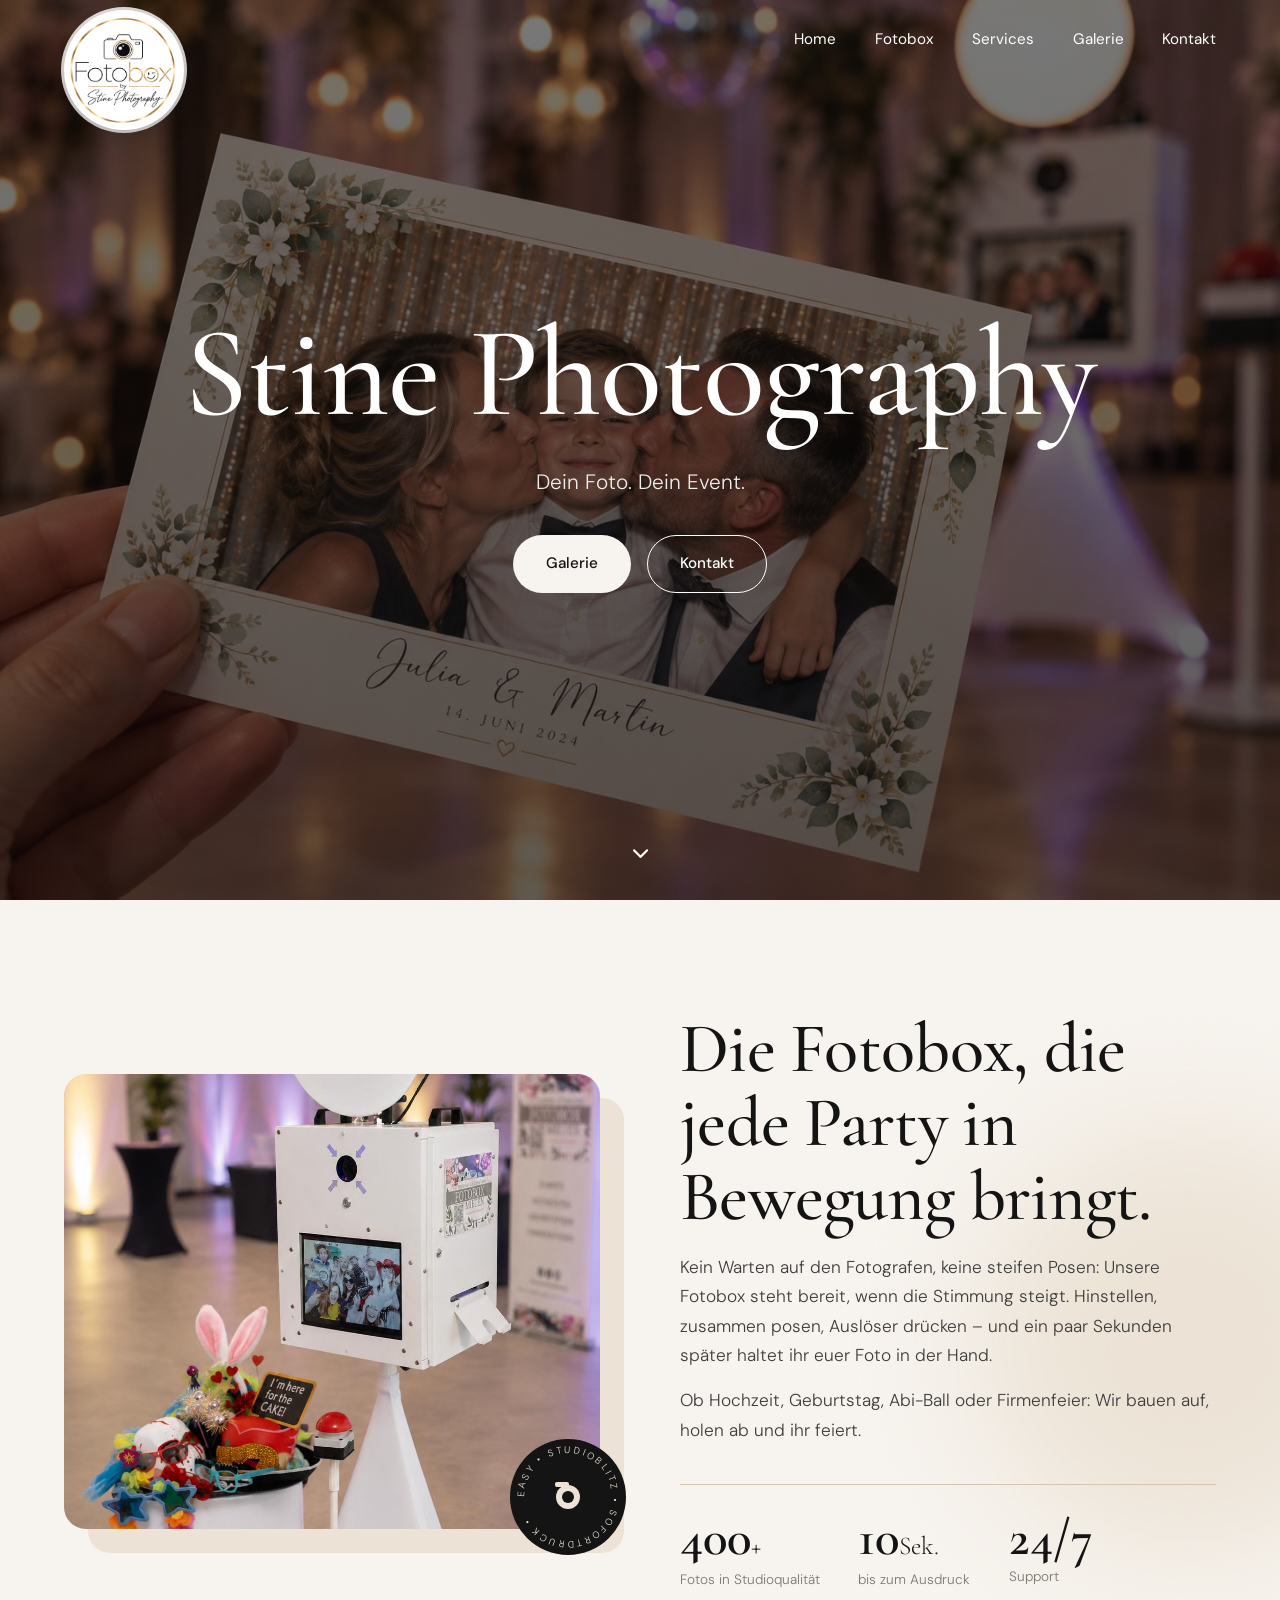
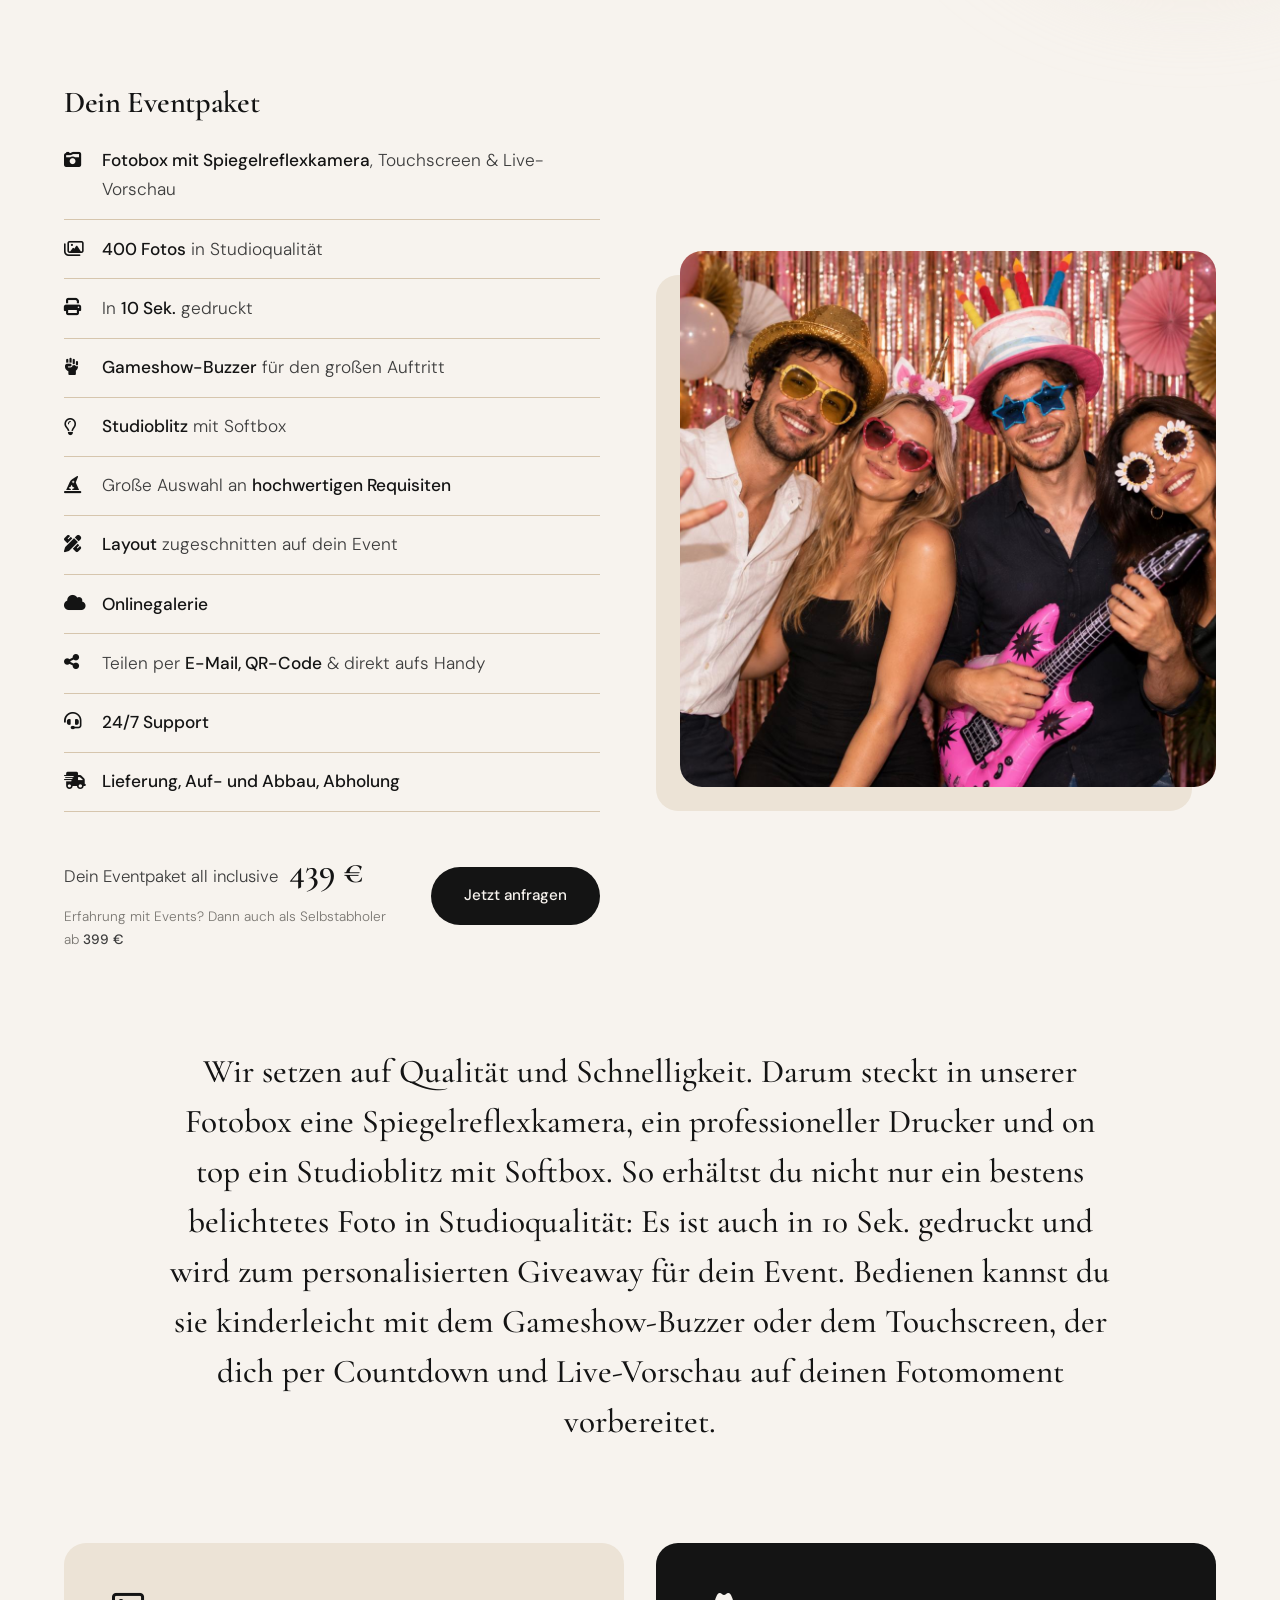
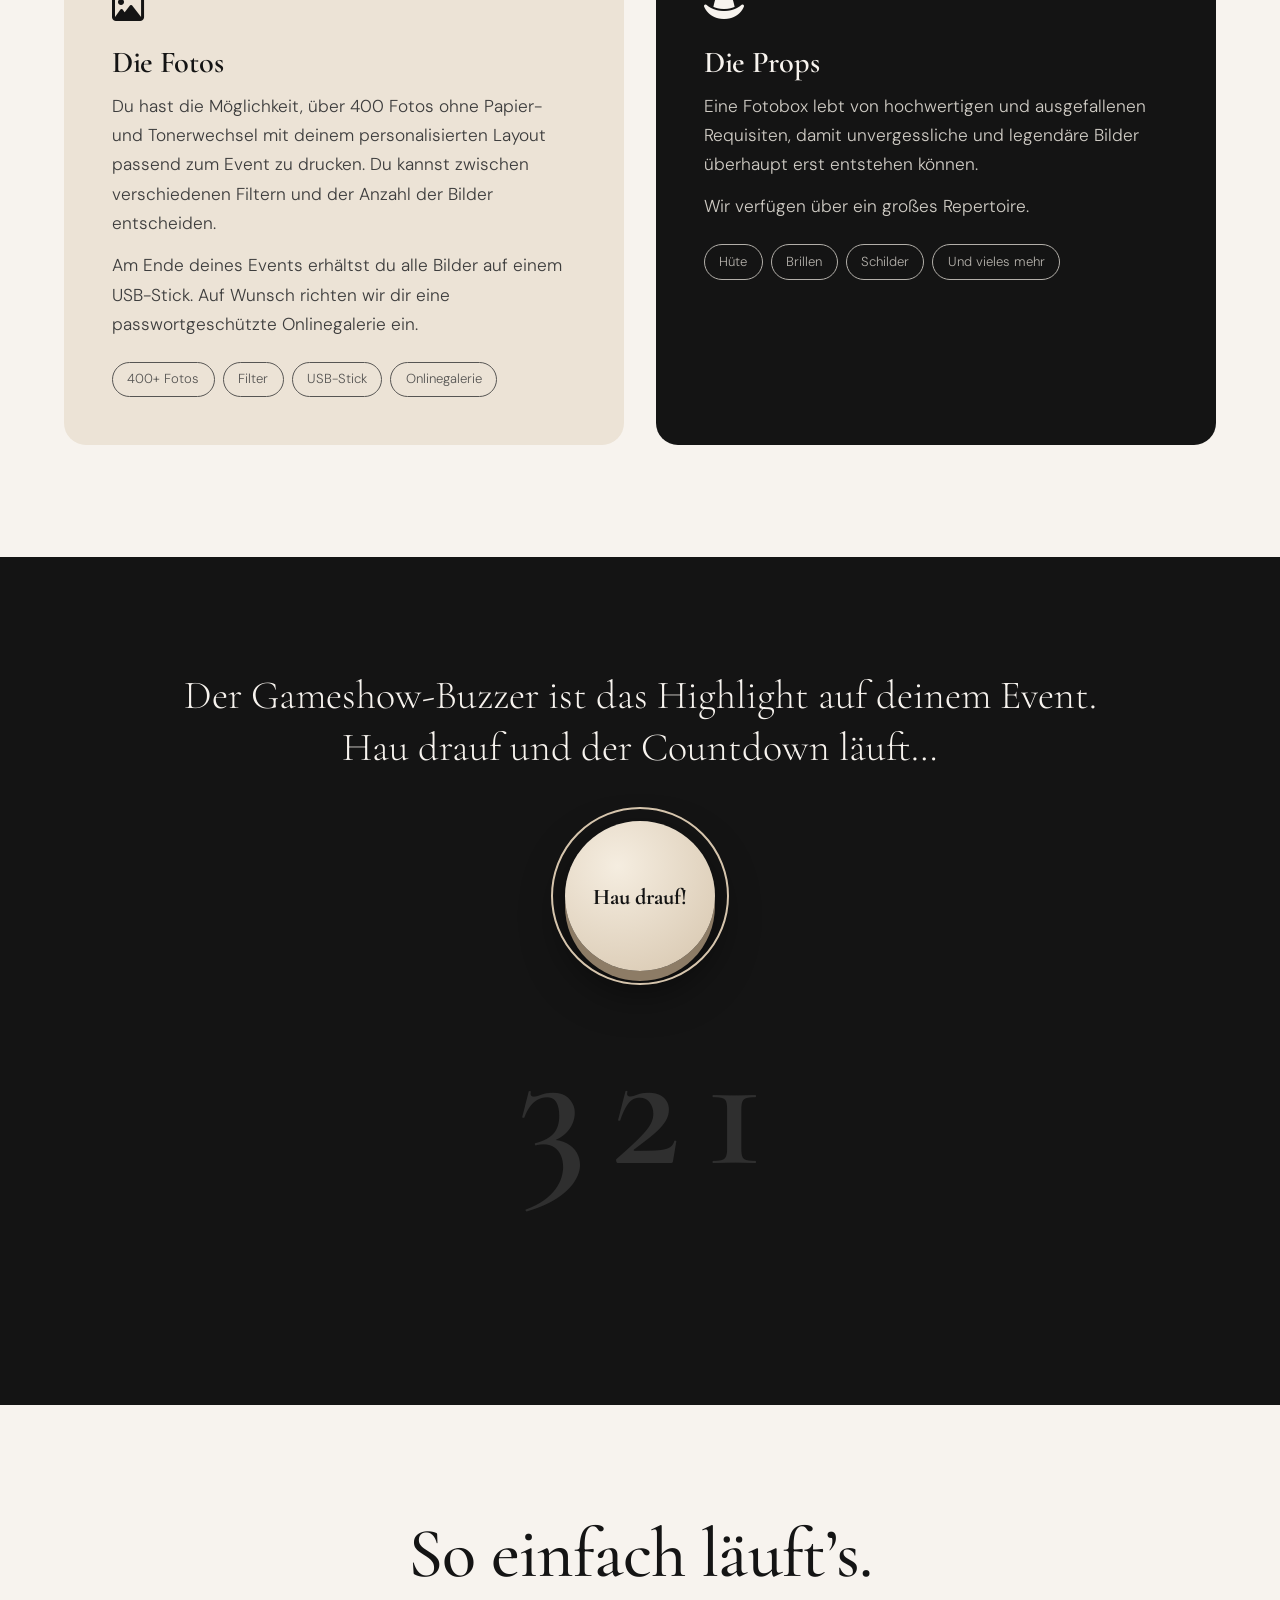
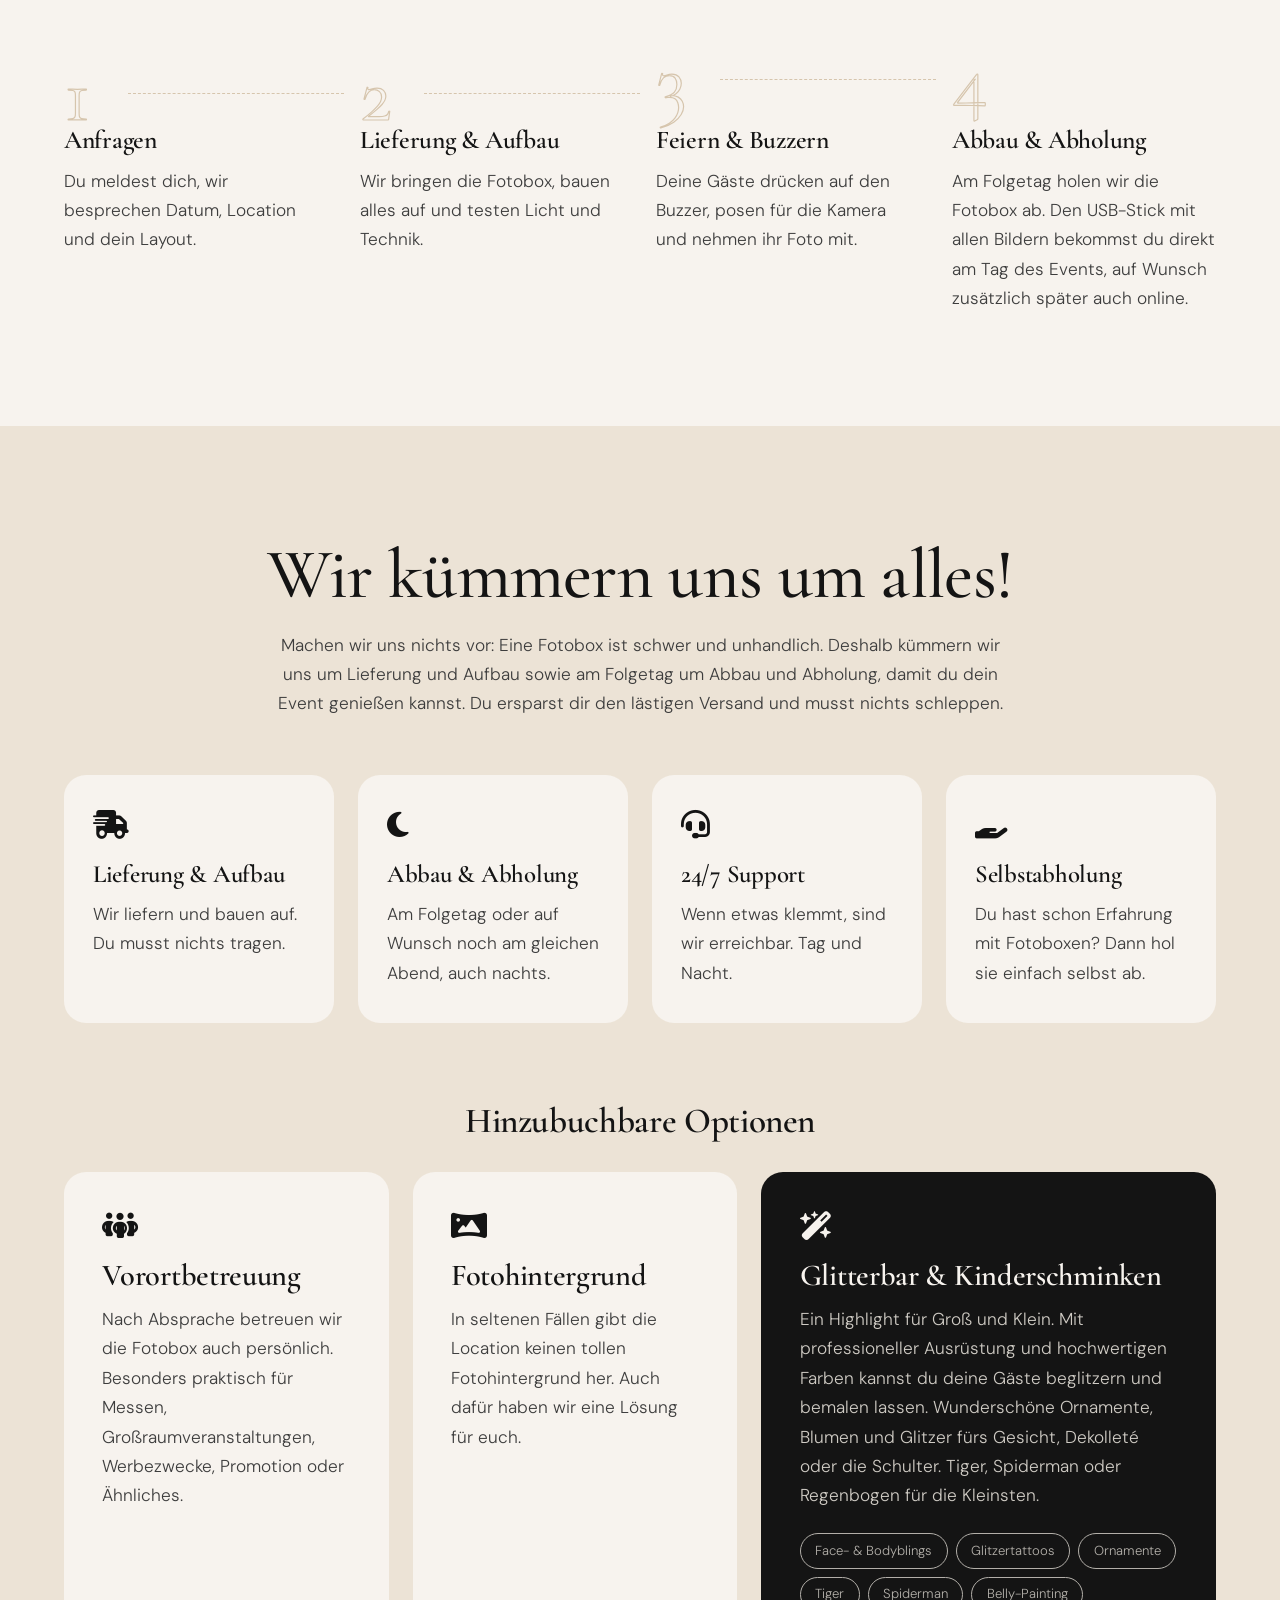
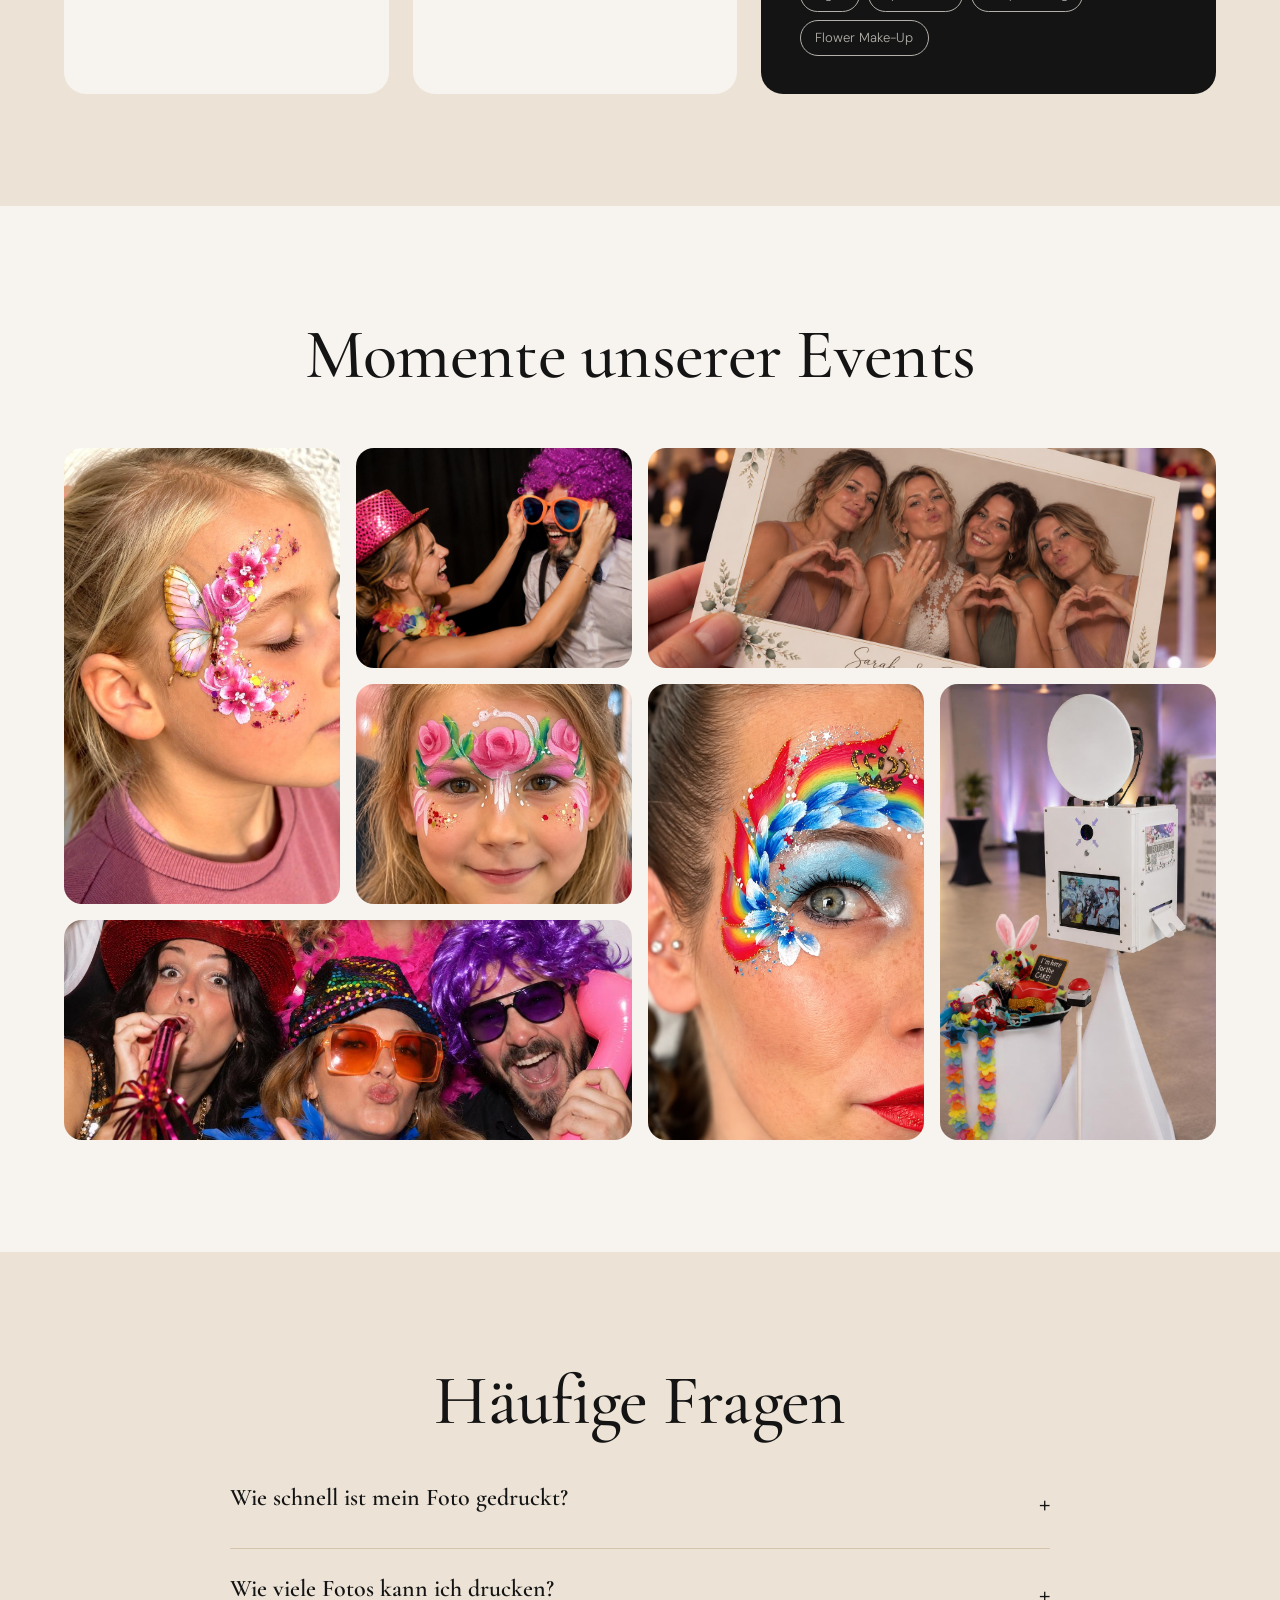
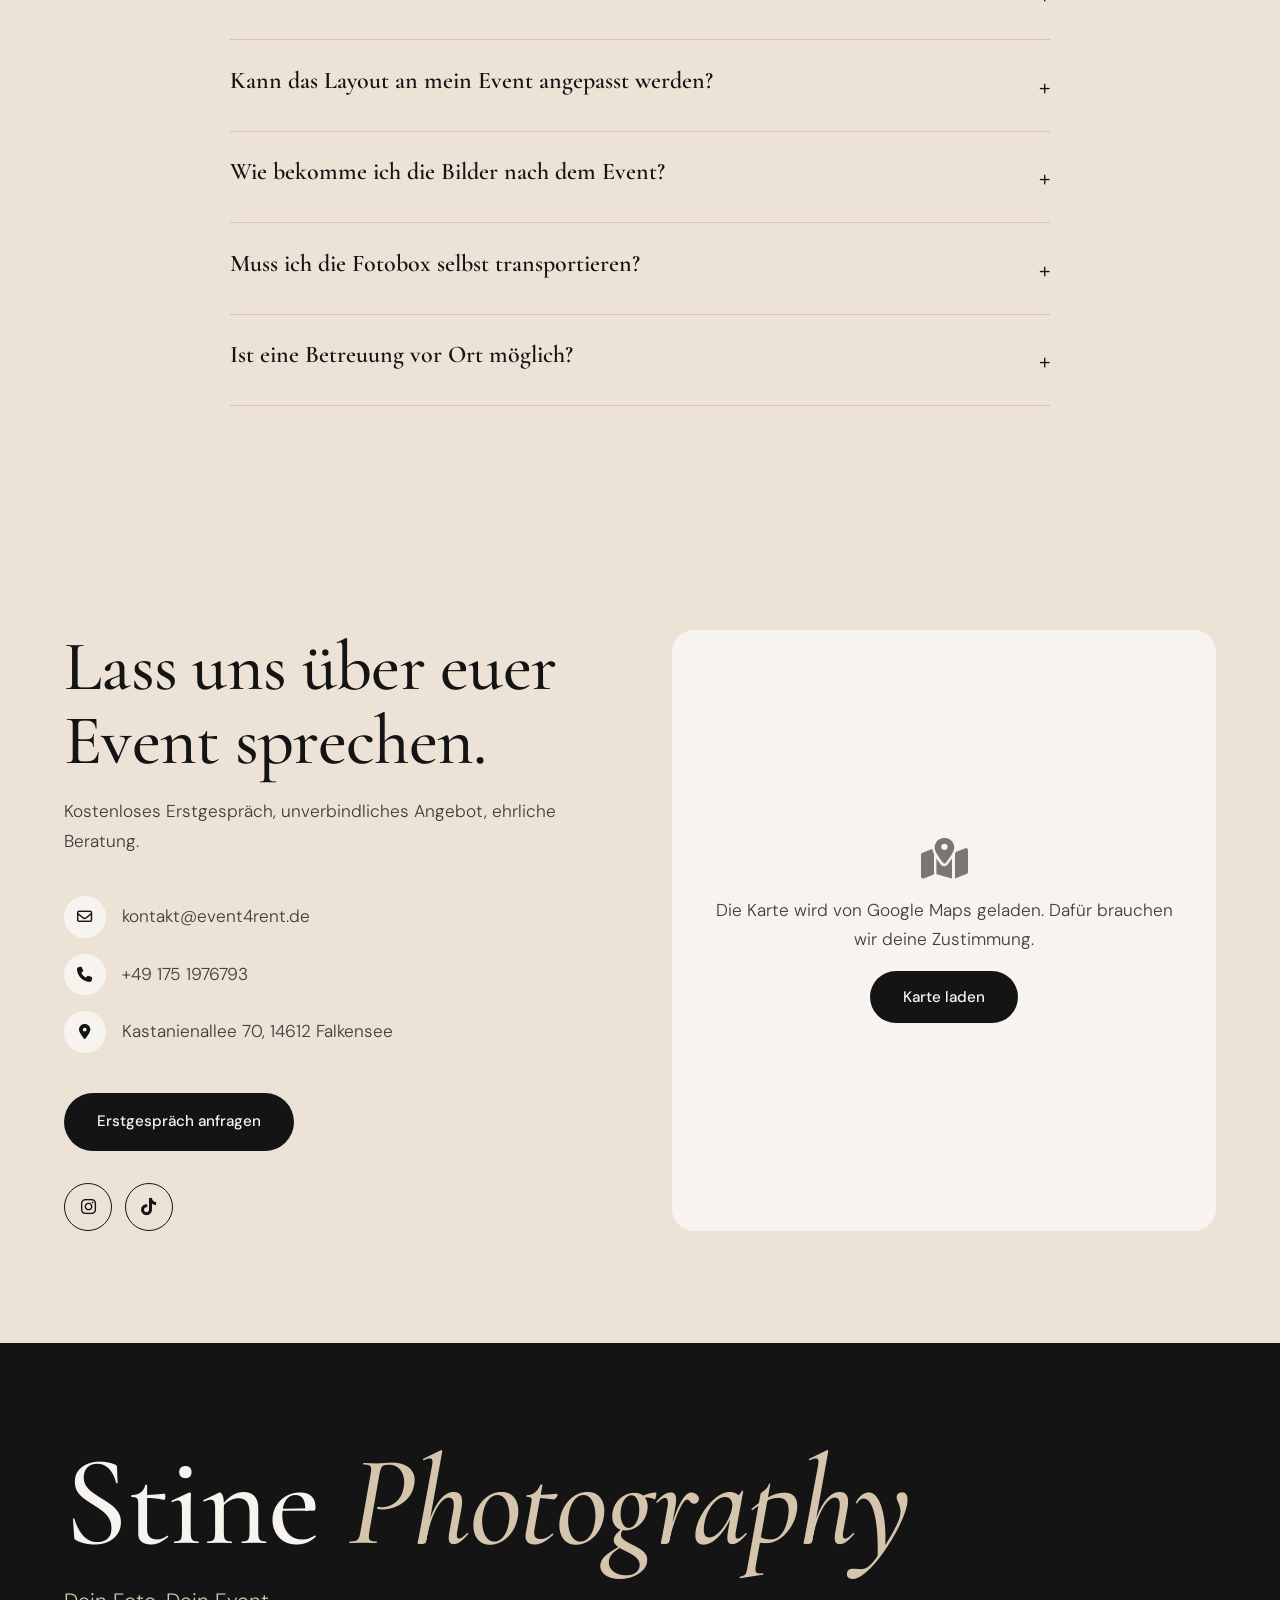
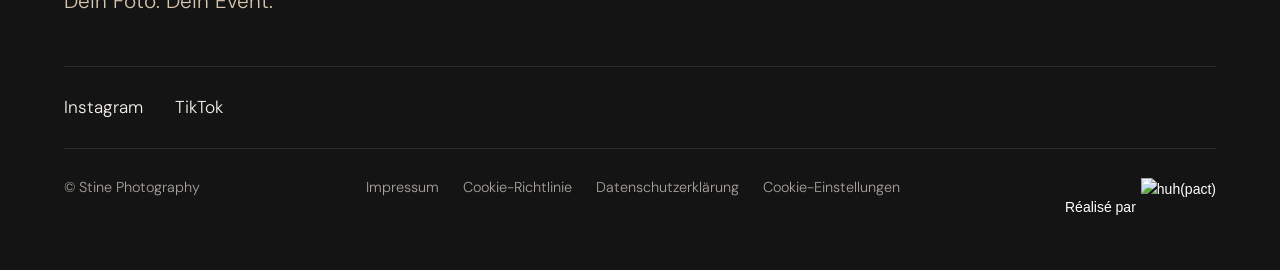
==== index.html @ d44fd12c "add" ====
<!DOCTYPE html>
<html lang="de">
<head>
<meta charset="UTF-8">
<meta name="viewport" content="width=device-width, initial-scale=1">
<title>Stine Photography – Fotobox mieten & Eventfotografie</title>
<meta name="description" content="Stine Photography: Fotobox mieten ab 399 € für Hochzeit, Geburtstag & Firmenfeier – mit Vorortbetreuung, Fotohintergrund, Glitterbar und Kinderschminken.">
<meta name="robots" content="index, follow">
<link rel="canonical" href="https://www.stine-photography.de/">
<link rel="icon" type="image/png" href="/favicon/favicon-96x96.png?v=20260625" sizes="96x96" />
<link rel="icon" type="image/svg+xml" href="/favicon/favicon.svg?v=20260625" />
<link rel="shortcut icon" href="/favicon/favicon.ico?v=20260625" />
<link rel="apple-touch-icon" sizes="180x180" href="/favicon/apple-touch-icon.png?v=20260625" />
<link rel="manifest" href="/favicon/site.webmanifest?v=20260625" />
<meta property="og:type" content="website">
<meta property="og:title" content="Stine Photography – Fotobox & Eventfotografie">
<meta property="og:description" content="Momente, die bleiben. Fotobox mit Betreuung, Props, Glitterbar & mehr.">
<meta property="og:url" content="https://www.stine-photography.de/">
<meta property="og:image" content="https://www.stine-photography.de/img/4.jpeg">
<meta name="theme-color" content="#f7f3ee">
<link rel="preconnect" href="https://fonts.googleapis.com">
<link rel="preconnect" href="https://fonts.gstatic.com" crossorigin>
<link href="https://fonts.googleapis.com/css2?family=Cormorant+Garamond:ital,wght@0,500;0,600;0,700;1,500&family=DM+Sans:wght@300;400;500&display=swap" rel="stylesheet">
<link rel="stylesheet" href="https://cdnjs.cloudflare.com/ajax/libs/font-awesome/6.5.1/css/all.min.css">
<link rel="stylesheet" href="https://cdnjs.cloudflare.com/ajax/libs/aos/2.3.4/aos.css">
<link rel="stylesheet" href="/style.css">
<script type="application/ld+json">
{"@context":"https://schema.org","@type":"Photographer","name":"Stine Photography","url":"https://www.stine-photography.de/","image":"https://images.unsplash.com/photo-1519741497674-611481863552?w=1200","description":"Fotobox-Vermietung und Eventfotografie mit Vorortbetreuung, Fotohintergrund, Glitterbar und Kinderschminken.","email":"hallo@stine-photography.de","telephone":"+49 331 000000","priceRange":"€€","address":{"@type":"PostalAddress","streetAddress":"Musterstraße 12","postalCode":"14467","addressLocality":"Potsdam","addressCountry":"DE"},"sameAs":["https://www.instagram.com/","https://www.tiktok.com/","https://www.linkedin.com/"],"hasOfferCatalog":{"@type":"OfferCatalog","name":"Services","itemListElement":[{"@type":"Offer","itemOffered":{"@type":"Service","name":"Fotobox mit Vorortbetreuung"},"priceSpecification":{"@type":"PriceSpecification","minPrice":399,"priceCurrency":"EUR"}},{"@type":"Offer","itemOffered":{"@type":"Service","name":"Fotohintergrund"}},{"@type":"Offer","itemOffered":{"@type":"Service","name":"Glitterbar"}},{"@type":"Offer","itemOffered":{"@type":"Service","name":"Kinderschminken"}}]}}
</script>
<script type="application/ld+json">{"@context":"https://schema.org","@type":"FAQPage","mainEntity":[{"@type":"Question","name":"Wie schnell ist mein Foto gedruckt?","acceptedAnswer":{"@type":"Answer","text":"In rund 10 Sekunden."}},{"@type":"Question","name":"Wie viele Fotos kann ich drucken?","acceptedAnswer":{"@type":"Answer","text":"Über 400 Fotos ohne Papier- und Tonerwechsel."}},{"@type":"Question","name":"Muss ich die Fotobox selbst transportieren?","acceptedAnswer":{"@type":"Answer","text":"Nein, wir übernehmen Lieferung, Aufbau, Abbau und Abholung."}}]}</script>
</head>
<body>

<header class="nav" id="nav">
  <a href="#home" class="logo" aria-label="Stine Photography"><img src="img/logo.png" alt="Stine Photography" width="170" height="43"></a>
  <nav class="nav-links" id="menu" aria-label="Hauptnavigation">
    <button class="close" id="closeMenu" aria-label="Menü schließen"><i class="fa-solid fa-xmark"></i></button>
    <a href="#home">Home</a><a href="#fotobox">Fotobox</a><a href="#services">Services</a><a href="#galerie">Galerie</a><a href="#kontakt">Kontakt</a>
  </nav>
  <button class="burger" id="burger" aria-label="Menü öffnen" aria-expanded="false"><span></span><span></span></button>
</header>
<div class="backdrop" id="backdrop"></div>

<main>
<section class="hero" id="home">
  <div class="slides">
    <div class="slide active" style="background-image:url('/img/4.jpeg')"></div>
    <div class="slide" style="background-image:url('/img/2.jpeg')"></div>
    <div class="slide" style="background-image:url('/img/3.jpeg')"></div>
  </div>
  <div class="hero-inner">
    <h1>Stine Photography</h1>
    <p>Dein Foto. Dein Event.</p>
    <div class="btns"><a href="#galerie" class="btn btn-light">Galerie</a><a href="#kontakt" class="btn btn-ghost">Kontakt</a></div>
  </div>
  <a href="#fotobox" class="scroll-hint" aria-label="Nach unten"><i class="fa-solid fa-chevron-down"></i></a>
</section>

<section class="section" id="fotobox">
  <div class="blob b1"></div>
  <div class="wrap split">
    <div class="img-frame" data-aos="fade-right">
      <img src="/img/6.jpeg" alt="Gäste haben Spaß an der Fotobox" loading="lazy">
      <svg class="badge" viewBox="0 0 120 120" aria-hidden="true"><defs><path id="c" d="M60,60 m-44,0 a44,44 0 1,1 88,0 a44,44 0 1,1 -88,0"/></defs><circle cx="60" cy="60" r="58" fill="#141414"/><text font-size="9.5" letter-spacing="2.6" fill="#ece3d6" font-family="DM Sans,sans-serif"><textPath href="#c">EASY • STUDIOBLITZ • SOFORTDRUCK •</textPath></text><g fill="#ece3d6"><circle cx="60" cy="60" r="12"/><rect x="47" y="45" width="14" height="5" rx="2"/></g><circle cx="60" cy="60" r="6" fill="#141414"/></svg>
    </div>
    <div data-aos="fade-left">
      <h2>Die Fotobox, die jede Party in Bewegung bringt.</h2>
      <p>Kein Warten auf den Fotografen, keine steifen Posen: Unsere Fotobox steht bereit, wenn die Stimmung steigt. Hinstellen, zusammen posen, Auslöser drücken – und ein paar Sekunden später haltet ihr euer Foto in der Hand.</p>
      <p>Ob Hochzeit, Geburtstag, Abi-Ball oder Firmenfeier: Wir bauen auf, holen ab und ihr feiert.</p>
      <div class="stats">
        <div><b class="num" data-count="400">400</b><span>+</span><small>Fotos in Studioqualität</small></div>
        <div><b class="num" data-count="10">10</b><span>Sek.</span><small>bis zum Ausdruck</small></div>
        <div><b>24/7</b><small>Support</small></div>
      </div>
    </div>
  </div>

  <div class="wrap split reverse">
    <div data-aos="fade-right">
      <h3>Dein Eventpaket</h3>
      <ul class="checks">
        <li><i class="fa-solid fa-camera-retro"></i><span><b>Fotobox mit Spiegelreflexkamera</b>, Touchscreen &amp; Live-Vorschau</span></li>
        <li><i class="fa-regular fa-images"></i><span><b>400 Fotos</b> in Studioqualität</span></li>
        <li><i class="fa-solid fa-print"></i><span>In <b>10 Sek.</b> gedruckt</span></li>
        <li><i class="fa-solid fa-hand-fist"></i><span><b>Gameshow-Buzzer</b> für den großen Auftritt</span></li>
        <li><i class="fa-regular fa-lightbulb"></i><span><b>Studioblitz</b> mit Softbox</span></li>
        <li><i class="fa-solid fa-hat-wizard"></i><span>Große Auswahl an <b>hochwertigen Requisiten</b></span></li>
        <li><i class="fa-solid fa-pen-ruler"></i><span><b>Layout</b> zugeschnitten auf dein Event</span></li>
        <li><i class="fa-solid fa-cloud"></i><span><b>Onlinegalerie</b></span></li>
        <li><i class="fa-solid fa-share-nodes"></i><span>Teilen per <b>E-Mail, QR-Code</b> &amp; direkt aufs Handy</span></li>
        <li><i class="fa-solid fa-headset"></i><span><b>24/7 Support</b></span></li>
        <li><i class="fa-solid fa-truck-fast"></i><span><b>Lieferung, Auf- und Abbau, Abholung</b></span></li>
      </ul>
      <div class="price-row"><div class="price-info"><p>Dein Eventpaket all inclusive <b>439&nbsp;€</b></p><p class="price-sub">Erfahrung mit Events? Dann auch als Selbstabholer ab&nbsp;<span>399&nbsp;€</span></p></div><a href="#kontakt" class="btn btn-dark">Jetzt anfragen</a></div>
    </div>
    <div class="img-frame tall" data-aos="fade-left"><img src="/img/7.jpeg" alt="Eventpaket mit Fotobox" loading="lazy"></div>
  </div>

  <div class="wrap statement" data-aos="fade-up">
    <p>Wir setzen auf <mark>Qualität</mark> und <mark>Schnelligkeit</mark>. Darum steckt in unserer Fotobox eine <mark>Spiegelreflexkamera</mark>, ein <mark>professioneller Drucker</mark> und on top ein <mark>Studioblitz mit Softbox</mark>. So erhältst du nicht nur ein bestens belichtetes Foto in <mark>Studioqualität</mark>: Es ist auch in <mark>10 Sek. gedruckt</mark> und wird zum <mark>personalisierten Giveaway</mark> für dein Event. Bedienen kannst du sie <mark>kinderleicht</mark> mit dem <mark>Gameshow-Buzzer</mark> oder dem <mark>Touchscreen</mark>, der dich per <mark>Countdown</mark> und <mark>Live-Vorschau</mark> auf deinen Fotomoment vorbereitet.</p>
  </div>

  <div class="wrap two">
    <article class="card" data-aos="fade-up"><i class="fa-regular fa-image"></i><h3>Die Fotos</h3><p>Du hast die Möglichkeit, über 400 Fotos ohne Papier- und Tonerwechsel mit deinem personalisierten Layout passend zum Event zu drucken. Du kannst zwischen verschiedenen Filtern und der Anzahl der Bilder entscheiden.</p><p>Am Ende deines Events erhältst du alle Bilder auf einem USB-Stick. Auf Wunsch richten wir dir eine passwortgeschützte Onlinegalerie ein.</p><div class="chips"><span>400+ Fotos</span><span>Filter</span><span>USB-Stick</span><span>Onlinegalerie</span></div></article>
    <article class="card dark" data-aos="fade-up" data-aos-delay="100"><i class="fa-solid fa-hat-cowboy"></i><h3>Die Props</h3><p>Eine Fotobox lebt von hochwertigen und ausgefallenen Requisiten, damit unvergessliche und legendäre Bilder überhaupt erst entstehen können.</p><p>Wir verfügen über ein großes Repertoire.</p><div class="chips"><span>Hüte</span><span>Brillen</span><span>Schilder</span><span>Und vieles mehr</span></div></article>
  </div>
</section>

<section class="band" id="buzzer">
  <div class="wrap">
    <p class="lead" data-aos="fade-up">Der Gameshow-Buzzer ist das Highlight auf deinem Event.<br>Hau drauf und der Countdown läuft…</p>
    <button class="buzz-btn" id="buzz" aria-label="Buzzer drücken"><span>Hau drauf!</span></button>
    <div class="count" aria-hidden="true"><span>3</span><span>2</span><span>1</span></div>
    <p class="smile" id="smile">Bitte lächeln!!!</p>
  </div>
  <div class="flash" id="flash"></div>
</section>

<section class="section" id="ablauf">
  <div class="wrap">
    <h2 class="center" data-aos="fade-up">So einfach läuft&rsquo;s.</h2>
    <ol class="steps">
      <li data-aos="fade-up"><h3>Anfragen</h3><p>Du meldest dich, wir besprechen Datum, Location und dein Layout.</p></li>
      <li data-aos="fade-up" data-aos-delay="100"><h3>Lieferung &amp; Aufbau</h3><p>Wir bringen die Fotobox, bauen alles auf und testen Licht und Technik.</p></li>
      <li data-aos="fade-up" data-aos-delay="200"><h3>Feiern &amp; Buzzern</h3><p>Deine Gäste drücken auf den Buzzer, posen für die Kamera und nehmen ihr Foto mit.</p></li>
      <li data-aos="fade-up" data-aos-delay="300"><h3>Abbau &amp; Abholung</h3><p>Am Folgetag holen wir die Fotobox ab. Den USB-Stick mit allen Bildern bekommst du direkt am Tag des Events, auf Wunsch zusätzlich später auch online.</p></li>
    </ol>
  </div>
</section>

<section class="section alt" id="services">
  <div class="wrap">
    <h2 class="center" data-aos="fade-up">Wir kümmern uns um alles!</h2>
    <p class="intro" data-aos="fade-up">Machen wir uns nichts vor: Eine Fotobox ist schwer und unhandlich. Deshalb kümmern wir uns um Lieferung und Aufbau sowie am Folgetag um Abbau und Abholung, damit du dein Event genießen kannst. Du ersparst dir den lästigen Versand und musst nichts schleppen.</p>
    <div class="grid4">
      <article class="svc" data-aos="fade-up"><i class="fa-solid fa-truck-fast"></i><h3>Lieferung &amp; Aufbau</h3><p>Wir liefern und bauen auf. Du musst nichts tragen.</p></article>
      <article class="svc" data-aos="fade-up" data-aos-delay="80"><i class="fa-solid fa-moon"></i><h3>Abbau &amp; Abholung</h3><p>Am Folgetag oder auf Wunsch noch am gleichen Abend, auch nachts.</p></article>
      <article class="svc" data-aos="fade-up" data-aos-delay="160"><i class="fa-solid fa-headset"></i><h3>24/7 Support</h3><p>Wenn etwas klemmt, sind wir erreichbar. Tag und Nacht.</p></article>
      <article class="svc" data-aos="fade-up" data-aos-delay="240"><i class="fa-solid fa-hand-holding"></i><h3>Selbstabholung</h3><p>Du hast schon Erfahrung mit Fotoboxen? Dann hol sie einfach selbst ab.</p></article>
    </div>

    <h3 class="center sub" data-aos="fade-up">Hinzubuchbare Optionen</h3>
    <div class="opts">
      <article class="opt" data-aos="fade-up"><i class="fa-solid fa-people-group"></i><h3>Vorortbetreuung</h3><p>Nach Absprache betreuen wir die Fotobox auch persönlich. Besonders praktisch für Messen, Großraumveranstaltungen, Werbezwecke, Promotion oder Ähnliches.</p></article>
      <article class="opt" data-aos="fade-up" data-aos-delay="100"><i class="fa-solid fa-panorama"></i><h3>Fotohintergrund</h3><p>In seltenen Fällen gibt die Location keinen tollen Fotohintergrund her. Auch dafür haben wir eine Lösung für euch.</p></article>
      <article class="opt dark" data-aos="fade-up" data-aos-delay="200"><i class="fa-solid fa-wand-magic-sparkles"></i><h3>Glitterbar &amp; Kinderschminken</h3><p>Ein Highlight für Groß und Klein. Mit professioneller Ausrüstung und hochwertigen Farben kannst du deine Gäste beglitzern und bemalen lassen. Wunderschöne Ornamente, Blumen und Glitzer fürs Gesicht, Dekolleté oder die Schulter. Tiger, Spiderman oder Regenbogen für die Kleinsten.</p><div class="chips"><span>Face- &amp; Bodyblings</span><span>Glitzertattoos</span><span>Ornamente</span><span>Tiger</span><span>Spiderman</span><span>Belly-Painting</span><span>Flower Make-Up</span></div></article>
    </div>
  </div>
</section>

<section class="section" id="galerie">
  <div class="wrap">
    <h2 class="center" data-aos="fade-up">Momente unserer Events</h2>
    <div class="gallery">
      <figure class="g tall" data-aos="fade-up"><img loading="lazy" src="/img/3-1.jpeg" alt="Hochzeitsfeier"></figure>
      <figure class="g" data-aos="fade-up"><img loading="lazy" src="/img/2.2.jpeg" alt="Feiernde Gäste"></figure>
      <figure class="g wide" data-aos="fade-up"><img loading="lazy" src="/img/2.3.jpeg" alt="Gedeckter Tisch bei einer Feier"></figure>
      <figure class="g" data-aos="fade-up"><img loading="lazy" src="/img/2.5.jpeg" alt="Freunde lachen gemeinsam"></figure>
      <figure class="g tall" data-aos="fade-up"><img loading="lazy" src="/img/2.4.jpeg" alt="Partystimmung"></figure>
      <figure class="g tall" data-aos="fade-up"><img loading="lazy" src="/img/3-2.jpeg" alt="Feier mit Lichterkette"></figure>
      <figure class="g wide" data-aos="fade-up"><img loading="lazy" src="/img/3-3.jpeg" alt="Geburtstagsfeier"></figure>
     
    </div>
  </div>
</section>

<section class="section alt" id="faq">
  <div class="wrap narrow">
    <h2 class="center" data-aos="fade-up">Häufige Fragen</h2>
    <div class="faq" data-aos="fade-up">
      <details><summary>Wie schnell ist mein Foto gedruckt?</summary><p>In rund 10 Sekunden. Dein Foto ist fertig, bevor die Gäste zurück auf der Tanzfläche sind.</p></details>
      <details><summary>Wie viele Fotos kann ich drucken?</summary><p>Über 400 Fotos, ohne dass Papier oder Toner gewechselt werden müssen.</p></details>
      <details><summary>Kann das Layout an mein Event angepasst werden?</summary><p>Ja. Das Layout wird auf dein Event zugeschnitten. Außerdem kannst du zwischen verschiedenen Filtern und der Anzahl der Bilder wählen.</p></details>
      <details><summary>Wie bekomme ich die Bilder nach dem Event?</summary><p>Am Folgetag holen wir die Fotobox ab. Den USB-Stick mit allen Bildern bekommst du direkt am Tag des Events, auf Wunsch zusätzlich später auch online.</p></details>
      <details><summary>Muss ich die Fotobox selbst transportieren?</summary><p>Nein. Wir liefern, bauen auf, bauen ab und holen ab. Wenn du Erfahrung mit Fotoboxen hast, kannst du sie auch selbst abholen.</p></details>
      <details><summary>Ist eine Betreuung vor Ort möglich?</summary><p>Ja, nach vorheriger Absprache ist das selbstverständlich möglich. Besonders lohnenswert ist dieses Angebot für Messen, Großveranstaltungen und Promotion-Aktionen. Auch eine Kombination mit unseren weiteren zubuchbaren Angeboten, wie beispielsweise Kinderschminken, ist jederzeit gerne möglich.</p></details>
    </div>
  </div>
</section>

<section class="section alt" id="kontakt">
  <div class="wrap contact">
    <div data-aos="fade-right">
      <h2>Lass uns über euer Event sprechen.</h2>
      <p>Kostenloses Erstgespräch, unverbindliches Angebot, ehrliche Beratung.</p>
      <ul class="info">
        <li><i class="fa-regular fa-envelope"></i><a href="mailto:kontakt@event4rent.de">kontakt@event4rent.de</a></li>
        <li><i class="fa-solid fa-phone"></i><a href="tel:+491751976793">+49 175 1976793</a></li>
        <li><i class="fa-solid fa-location-dot"></i><span>Kastanienallee 70, 14612 Falkensee</span></li>
      </ul>
      <a class="btn btn-dark" href="https://calendly.com/tom_gebauer/">Erstgespräch anfragen</a>
      <div class="social">
        <a href="https://www.instagram.com/stinephotography/" aria-label="Instagram" target="_blank" rel="noopener"><i class="fa-brands fa-instagram"></i></a>
        <a href="https://www.tiktok.com/@event4rent_falkensee" aria-label="TikTok" target="_blank" rel="noopener"><i class="fa-brands fa-tiktok"></i></a>
      </div>
    </div>
    <div class="map" id="map" data-aos="fade-left" data-src="https://www.google.com/maps/embed?pb=!1m18!1m12!1m3!1d2425.748547427403!2d13.104907376719432!3d52.55607317207061!2m3!1f0!2f0!3f0!3m2!1i1024!2i768!4f13.1!3m3!1m2!1s0x47a8f921f6f38df9%3A0x3c78857533d9b367!2sKastanienallee%2070%2C%2014612%20Falkensee!5e0!3m2!1sde!2sde!4v1790719505317!5m2!1sde!2sde" width="600" height="450" style="border:0;" allowfullscreen="" loading="lazy" referrerpolicy="strict-origin-when-cross-origin"">
      <div class="map-ph"><i class="fa-solid fa-map-location-dot"></i><p>Die Karte wird von Google Maps geladen. Dafür brauchen wir deine Zustimmung.</p><button class="btn btn-dark" id="loadMap">Karte laden</button></div>
    </div>
  </div>
</section>
</main>

<footer class="footer">
  <div class="wrap">
    <h2 class="big">Stine <em>Photography</em></h2>
    <p class="slogan">Dein Foto. Dein Event.</p>
    <div class="f-links">
      <a href="https://www.instagram.com/stinephotography/" target="_blank" rel="noopener">Instagram</a>
      <a href="https://www.tiktok.com/@fotobox_stinephotography" target="_blank" rel="noopener">TikTok</a>
    </div>
    <div class="f-bottom">
      <span>© <span id="year"></span> Stine Photography</span>
      <nav><a href="imprint.html">Impressum</a><a href="cookie-policy.html">Cookie-Richtlinie</a><a href="privacy.html">Datenschutzerklärung</a><a href="#" id="openCookies">Cookie-Einstellungen</a></nav>
			<p class="credit">Réalisé par
                    <a href="https://huhpact.dev?utm_source=stine&utm_medium=webbrowser&utm_campaign=stine">
                        <img class="img__credit" src="https://huhpact.dev/images/G89WG6majMo4HT1WtrS4AfxE7BZj2yWS.png" alt="huh(pact)">
                    </a>
                </p>
    </div>
  </div>
</footer>

<div class="cookie" id="cookie" role="dialog" aria-label="Cookie-Einstellungen" hidden>
  <h4><i class="fa-solid fa-cookie-bite"></i> Kurz zu Cookies</h4>
  <p>Wir nutzen notwendige Cookies und, wenn du magst, weitere für Statistik und externe Inhalte wie Google Maps. Mehr dazu in der <a href="privacy.html">Datenschutzerklärung</a> und der <a href="cookie-policy.html">Cookie-Richtlinie</a>.</p>
  <div class="c-btns"><button class="btn btn-dark" data-c="all">Alle akzeptieren</button><button class="btn btn-line" data-c="necessary">Nur notwendige</button><button class="btn btn-line" id="cSettings">Einstellungen</button></div>
</div>
<div class="modal" id="cModal" hidden>
  <div class="modal-box">
    <h4>Cookie-Einstellungen</h4>
    <label class="row"><span><b>Notwendig</b><small>Für den Betrieb der Seite erforderlich.</small></span><input type="checkbox" checked disabled></label>
    <label class="row"><span><b>Statistik</b><small>Anonyme Auswertung der Seitennutzung.</small></span><input type="checkbox" id="cStats"></label>
    <label class="row"><span><b>Externe Medien</b><small>Google Maps und eingebettete Inhalte.</small></span><input type="checkbox" id="cMedia"></label>
    <div class="c-btns"><button class="btn btn-dark" id="cSave">Auswahl speichern</button><button class="btn btn-line" data-c="all">Alle akzeptieren</button></div>
  </div>
</div>

<script src="https://cdnjs.cloudflare.com/ajax/libs/aos/2.3.4/aos.js"></script>
<script src="/main.js"></script>
</body>
</html>
---- style.css ----
:root{--bg:#f7f3ee;--beige:#ece3d6;--sand:#d6c5ad;--ink:#141414;--ink2:#3d3d3d;--ink3:#7a7772;--r:22px;--h:'Cormorant Garamond',Georgia,serif;--b:'DM Sans',sans-serif}
*{box-sizing:border-box;margin:0;padding:0}
html{scroll-behavior:smooth;scroll-padding-top:70px}
body{font-family:var(--b);font-weight:300;background:var(--bg);color:var(--ink2);line-height:1.7;font-size:1.05rem;overflow-x:hidden}
img{display:block;max-width:100%}
a{color:inherit;text-decoration:none}
ul{list-style:none}
h1,h2,h3,h4{font-family:var(--h);color:var(--ink);line-height:1.1;letter-spacing:-.02em}
h2{font-size:clamp(2rem,4.5vw,3.4rem);font-weight:600;margin-bottom:1.2rem}
h3{font-size:1.5rem;font-weight:700;margin-bottom:.8rem}
p+p{margin-top:1rem}
:focus-visible{outline:2px solid var(--ink);outline-offset:3px}
.wrap{width:min(1180px,90%);margin-inline:auto}
.section{padding:7rem 0}.section .wrap+.wrap{margin-top:6rem}
.alt{background:var(--beige)}
.center{text-align:center}

.btn{display:inline-block;padding:.95rem 2rem;border-radius:99px;font-weight:500;font-size:.95rem;border:1.5px solid transparent;cursor:pointer;font-family:var(--b);transition:.3s}
.btn-light{background:var(--bg);color:var(--ink)}.btn-light:hover{background:var(--sand)}
.btn-ghost{border-color:#fff;color:#fff}.btn-ghost:hover{background:#fff;color:var(--ink)}
.btn-dark{background:var(--ink);color:var(--bg)}.btn-dark:hover{background:var(--ink2);transform:translateY(-2px)}
.btn-line{border-color:var(--ink);color:var(--ink);background:none}.btn-line:hover{background:var(--ink);color:var(--bg)}

.nav{position:fixed;inset:0 0 auto 0;z-index:50;display:flex;justify-content:space-between;align-items:center;padding:1.1rem 5%;transition:transform .4s,background .3s,color .3s;color:#fff}
.nav.scrolled{background:rgba(247,243,238,.92);backdrop-filter:blur(12px);color:var(--ink);box-shadow:0 1px 0 rgba(0,0,0,.06)}
.nav.hide{transform:translateY(-100%)}
.logo{font-family:var(--h);font-weight:600;font-size:1.6rem}.logo span{color:var(--sand)}
.nav-links{display:flex;gap:2.4rem;font-size:.95rem;font-weight:400}
.nav-links a{position:relative}
.nav-links a::after{content:"";position:absolute;left:0;bottom:-4px;height:1.5px;width:0;background:currentColor;transition:.3s}
.nav-links a:hover::after{width:100%}
.close,.burger{display:none;background:none;border:0;color:inherit;cursor:pointer}
.backdrop{position:fixed;inset:0;background:rgba(0,0,0,.5);opacity:0;pointer-events:none;transition:.3s;z-index:45}
.backdrop.show{opacity:1;pointer-events:auto}

.hero{position:relative;min-height:100svh;display:grid;place-items:center;text-align:center;color:#fff;overflow:hidden}
.slides,.slide{position:absolute;inset:0}
.slide{background-size:cover;background-position:center;opacity:0;transition:opacity 1.6s;transform:scale(1.08)}
.slide.active{opacity:1;transform:scale(1);transition:opacity 1.6s,transform 8s linear}
.slides::after{content:"";position:absolute;inset:0;background:linear-gradient(rgba(10,10,10,.55),rgba(10,10,10,.65))}
.hero-inner{position:relative;z-index:2;padding:0 6%}
.hero h1{color:#fff;font-size:clamp(2.8rem,9vw,7rem);font-weight:600;animation:rise 1.2s both}
.hero p{max-width:34rem;margin:1.4rem auto 2.2rem;font-size:1.2rem;color:#eee;animation:rise 1.2s .25s both}
.btns{display:flex;gap:1rem;justify-content:center;flex-wrap:wrap;animation:rise 1.2s .5s both}
.scroll-hint{position:absolute;bottom:2rem;left:50%;translate:-50%;color:#fff;z-index:2;animation:bob 2s infinite}
@keyframes rise{from{opacity:0;transform:translateY(30px)}}
@keyframes bob{50%{transform:translateY(8px)}}

.split{display:grid;grid-template-columns:1fr 1fr;gap:5rem;align-items:center}
.img-frame{border-radius:var(--r);overflow:hidden;aspect-ratio:4/3.4;box-shadow:24px 24px 0 var(--beige)}
.img-frame.tall{aspect-ratio:1/1;box-shadow:-24px 24px 0 var(--beige)}
.img-frame img{width:100%;height:100%;object-fit:cover;transition:transform 1s}
.img-frame:hover img{transform:scale(1.06)}
.checks li{display:flex;gap:1rem;padding:.9rem 0;border-bottom:1px solid var(--sand)}
.checks i{margin-top:.35rem;width:1.4rem;color:var(--ink)}
.checks b{color:var(--ink);font-weight:500}

.statement p{font-family:var(--h);font-weight:500;font-size:clamp(1.5rem,3.4vw,2.6rem);line-height:1.35;color:var(--ink);text-align:center;max-width:60rem;margin:auto}
mark{background:linear-gradient(var(--sand),var(--sand)) 0 92%/0 .35em no-repeat;color:inherit;transition:background-size 1.2s .4s}
.aos-animate mark,.statement.aos-animate mark{background-size:100% .35em}

.two{display:grid;grid-template-columns:1fr 1fr;gap:2rem}
.card{background:var(--beige);border-radius:var(--r);padding:3rem;transition:.4s}
.card:hover{transform:translateY(-6px)}
.card i{font-size:2rem;margin-bottom:1.5rem;color:var(--ink)}
.card.dark{background:var(--ink);color:#cfcbc4}.card.dark h3,.card.dark i{color:var(--bg)}
.buzzer{text-align:center}
.count{display:flex;justify-content:center;gap:1.5rem}
.count span{font-family:var(--h);font-weight:600;font-size:clamp(5rem,16vw,11rem);line-height:1;color:var(--sand);animation:flash 3s infinite}
.count span:nth-child(2){animation-delay:1s}.count span:nth-child(3){animation-delay:2s}
@keyframes flash{0%,100%{color:var(--sand);transform:scale(1)}12%{color:var(--ink);transform:scale(1.12)}30%{color:var(--sand);transform:scale(1)}}
.buzzer p{font-family:var(--h);font-size:clamp(1.6rem,4vw,2.8rem);font-weight:700;color:var(--ink)}

.grid4{display:grid;grid-template-columns:repeat(4,1fr);gap:1.5rem;margin-top:3.5rem}
.svc{background:var(--bg);border-radius:var(--r);padding:2.2rem 1.8rem;transition:.4s}
.svc:hover{background:var(--ink);color:#cfcbc4;transform:translateY(-8px)}
.svc:hover h3,.svc:hover i{color:var(--bg)}
.svc i{font-size:1.8rem;margin-bottom:1.4rem;color:var(--ink);transition:.4s}
.svc h3{font-size:1.25rem}

.gallery{margin-top:3.5rem;display:grid;grid-template-columns:repeat(4,1fr);grid-auto-rows:220px;gap:1rem;grid-auto-flow:dense}
.g{border-radius:18px;overflow:hidden}.g.tall{grid-row:span 2}.g.wide{grid-column:span 2}
.g img{width:100%;height:100%;object-fit:cover;transition:transform .8s}.g:hover img{transform:scale(1.08)}

.contact{display:grid;grid-template-columns:1fr 1fr;gap:4rem;align-items:stretch}
.info{margin:2rem 0}.info li{display:flex;gap:1rem;align-items:center;padding:.5rem 0}
.info i{width:2.6rem;height:2.6rem;border-radius:50%;background:var(--bg);display:grid;place-items:center;font-size:.95rem;color:var(--ink);flex:none}
.info a:hover{text-decoration:underline}
.social{display:flex;gap:.8rem;margin-top:2rem}
.social a{width:3rem;height:3rem;border-radius:50%;border:1.5px solid var(--ink);display:grid;place-items:center;color:var(--ink);transition:.3s}
.social a:hover{background:var(--ink);color:var(--bg);transform:translateY(-3px)}
.map{border-radius:var(--r);overflow:hidden;min-height:420px;background:var(--bg)}
.map iframe{width:100%;height:100%;min-height:420px;border:0}
.map-ph{height:100%;min-height:420px;display:flex;flex-direction:column;align-items:center;justify-content:center;gap:1rem;padding:2rem;text-align:center}
.map-ph i{font-size:2.6rem;color:var(--ink3)}

.footer{background:var(--ink);color:#a8a49d;padding:6rem 0 2rem}
.footer .big{color:var(--bg);font-size:clamp(2.8rem,10vw,8.5rem);font-weight:600;margin:0;line-height:1}
.slogan{font-size:1.3rem;color:var(--sand);margin:1rem 0 3rem}
.f-links{display:flex;gap:2rem;flex-wrap:wrap;padding:1.6rem 0;border-block:1px solid #2c2c2c;color:var(--bg)}
.f-links a:hover,.f-bottom a:hover{color:var(--sand)}
.f-bottom{display:flex;justify-content:space-between;flex-wrap:wrap;gap:1rem;padding-top:1.6rem;font-size:.9rem}
.f-bottom nav{display:flex;gap:1.5rem;flex-wrap:wrap}

.cookie{position:fixed;left:1.5rem;bottom:1.5rem;z-index:100;width:min(420px,calc(100% - 3rem));background:rgba(20,20,20,.96);color:#d9d5ce;padding:1.6rem;border-radius:var(--r);box-shadow:0 20px 60px rgba(0,0,0,.35);animation:rise .6s both}
.cookie[hidden],.modal[hidden]{display:none}
.cookie h4{color:#fff;font-size:1.15rem;margin-bottom:.5rem}.cookie p{font-size:.92rem;line-height:1.55}
.c-btns{display:flex;gap:.6rem;flex-wrap:wrap;margin-top:1.2rem}
.cookie .btn{padding:.65rem 1.1rem;font-size:.85rem}
.cookie .btn-dark{background:var(--bg);color:var(--ink)}.cookie .btn-line{border-color:#666;color:#fff}
.modal{position:fixed;inset:0;z-index:110;background:rgba(0,0,0,.55);display:grid;place-items:center;padding:1rem}
.modal-box{background:var(--bg);border-radius:var(--r);padding:2rem;width:min(500px,100%)}
.modal-box h4{font-size:1.5rem;margin-bottom:1rem}
.row{display:flex;justify-content:space-between;gap:1rem;align-items:center;padding:1rem 0;border-bottom:1px solid var(--sand)}
.row small{display:block;color:var(--ink3);font-size:.85rem}
.row input{width:2.6rem;height:1.4rem;accent-color:var(--ink);cursor:pointer}
.modal .btn{padding:.7rem 1.2rem;font-size:.9rem}

@media(max-width:1000px){.grid4{grid-template-columns:1fr 1fr}.gallery{grid-template-columns:repeat(2,1fr)}}
@media(max-width:820px){
 .section{padding:4.5rem 0}.section .wrap+.wrap{margin-top:4rem}
 .split,.two,.contact{grid-template-columns:1fr;gap:2.5rem}
 .split.reverse .img-frame{order:2}
 .img-frame,.img-frame.tall{box-shadow:12px 12px 0 var(--beige)}
 .burger{display:flex;flex-direction:column;gap:7px;padding:8px}
 .burger span{width:28px;height:2px;background:currentColor}.burger span:last-child{width:18px;margin-left:auto}
 .nav-links{position:fixed;top:0;right:0;height:100dvh;width:min(320px,80%);background:var(--bg);color:var(--ink);flex-direction:column;gap:1.6rem;padding:6rem 2.2rem;font-family:var(--h);font-size:1.5rem;font-weight:700;transform:translateX(100%);transition:transform .45s cubic-bezier(.7,0,.2,1);z-index:60}
 .nav-links.open{transform:none}
 .close{display:block;position:absolute;top:1.3rem;right:1.4rem;font-size:1.6rem}
 .card{padding:2rem}
}
@media(max-width:560px){.grid4{grid-template-columns:1fr}.gallery{grid-auto-rows:170px}.cookie{left:.75rem;bottom:.75rem;width:calc(100% - 1.5rem)}}
@media(prefers-reduced-motion:reduce){*{animation:none!important;transition:none!important}html{scroll-behavior:auto}mark{background-size:100% .35em}}

body{font-size:1.08rem}
h1,h2,h3,h4{letter-spacing:-.01em;line-height:1.05}
h2{font-size:clamp(2.5rem,5.5vw,4.4rem);font-weight:500}
h3{font-size:1.9rem;font-weight:600}
.hero h1{font-weight:500;font-size:clamp(3.4rem,10vw,8rem)}
.hero p{font-size:1.3rem}
.footer .big{font-weight:500}.footer .big em{color:var(--sand);font-weight:500}
.statement p{font-size:clamp(1.4rem,2.6vw,2.15rem);line-height:1.5;font-weight:500}
.svc h3{font-size:1.55rem}
.section{position:relative;overflow:hidden}
.blob{position:absolute;border-radius:50%;filter:blur(60px);z-index:0;pointer-events:none;animation:drift 14s ease-in-out infinite}
.b1{width:420px;height:420px;background:var(--beige);top:8%;right:-120px}
@keyframes drift{50%{transform:translate(-40px,50px) scale(1.1)}}
.section .wrap{position:relative;z-index:1}
.img-frame{position:relative;overflow:visible}
.img-frame img{border-radius:var(--r)}
.badge{position:absolute;right:-28px;bottom:-28px;width:120px;height:120px;animation:spin 18s linear infinite}
@keyframes spin{to{transform:rotate(360deg)}}
.stats{display:flex;gap:2.4rem;margin-top:2.4rem;padding-top:1.8rem;border-top:1px solid var(--sand);flex-wrap:wrap}
.stats b{font-family:var(--h);font-size:3.2rem;font-weight:600;color:var(--ink);line-height:1}
.stats span{font-family:var(--h);font-size:1.6rem;color:var(--ink)}
.stats small{display:block;font-size:.85rem;color:var(--ink3)}
.checks li{align-items:flex-start;transition:padding .3s}.checks li:hover{padding-left:.6rem}
.chips{display:flex;flex-wrap:wrap;gap:.5rem;margin-top:1.4rem}
.chips span{font-size:.82rem;padding:.35rem .9rem;border:1px solid currentColor;border-radius:99px;opacity:.85}
mark{background-image:linear-gradient(var(--sand),var(--sand));background-position:0 90%;background-repeat:no-repeat;background-size:0 .3em}
.aos-animate mark{background-size:100% .3em}
.card p+p{margin-top:.8rem}

.band{background:var(--ink);color:#cfcbc4;text-align:center;padding:7rem 0;position:relative;overflow:hidden}
.band .lead{font-family:var(--h);font-size:clamp(1.6rem,3.2vw,2.5rem);color:var(--bg);line-height:1.3;margin-bottom:3rem}
.buzz-btn{position:relative;width:150px;height:150px;border-radius:50%;border:0;cursor:pointer;background:radial-gradient(circle at 35% 30%,#f5ede0,var(--sand));box-shadow:0 10px 0 #8d7c66,0 20px 40px rgba(0,0,0,.5);font-family:var(--h);font-size:1.4rem;font-weight:700;color:var(--ink);transition:.15s}
.buzz-btn:active{transform:translateY(8px);box-shadow:0 2px 0 #8d7c66}
.buzz-btn::before{content:"";position:absolute;inset:-14px;border:2px solid var(--sand);border-radius:50%;animation:ping 2.2s infinite}
@keyframes ping{from{opacity:.8;transform:scale(.9)}to{opacity:0;transform:scale(1.5)}}
.band .count span{animation:none;color:#2f2f2f;transition:.4s}
.band .count span.on{color:var(--bg);transform:scale(1.1)}
.band .count{margin-top:3rem}
.smile{font-family:var(--h);font-style:italic;font-size:clamp(2rem,5vw,3.6rem);color:var(--sand);opacity:0;transform:scale(.8);transition:.5s;margin:0!important}
.smile.on{opacity:1;transform:none}
.flash{position:absolute;inset:0;background:#fff;opacity:0;pointer-events:none}.flash.go{animation:fl .6s}
@keyframes fl{0%{opacity:.95}100%{opacity:0}}

.steps{list-style:none;counter-reset:s;display:grid;grid-template-columns:repeat(4,1fr);gap:2rem;margin-top:4rem}
.steps li{counter-increment:s;position:relative;padding-top:4.5rem}
.steps li::before{content:counter(s);position:absolute;top:0;left:0;font-family:var(--h);font-size:5rem;line-height:1;color:transparent;-webkit-text-stroke:1.2px var(--sand)}
.steps li::after{content:"";position:absolute;top:2.4rem;left:4rem;right:-1rem;border-top:1px dashed var(--sand)}
.steps li:last-child::after{display:none}
.steps li:nth-child(n+3)::before{top:-.9rem}
.steps li:nth-child(n+3)::after{top:1.5rem}
.steps h3{font-size:1.6rem}

.intro{max-width:46rem;margin:0 auto;text-align:center}
.sub{margin:5rem 0 2rem;font-size:2.2rem}
.opts{display:grid;grid-template-columns:1fr 1fr 1.4fr;gap:1.5rem}
.opt{background:var(--bg);border-radius:var(--r);padding:2.4rem;transition:.4s}
.opt:hover{transform:translateY(-6px)}
.opt i{font-size:1.8rem;margin-bottom:1.3rem;color:var(--ink)}
.opt.dark{background:var(--ink);color:#cfcbc4}.opt.dark h3,.opt.dark i{color:var(--bg)}
.narrow{width:min(820px,90%)}
.faq details{border-bottom:1px solid var(--sand);padding:1.3rem 0}
.faq summary{cursor:pointer;list-style:none;display:flex;justify-content:space-between;gap:1rem;font-family:var(--h);font-size:1.5rem;font-weight:600;color:var(--ink)}
.faq summary::-webkit-details-marker{display:none}
.faq summary::after{content:"+";font-size:1.8rem;transition:transform .3s}
.faq details[open] summary::after{transform:rotate(45deg)}
.faq details p{padding-top:.8rem;max-width:40rem;animation:rise .4s}
@media(max-width:1000px){.steps{grid-template-columns:1fr 1fr}.steps li::after{display:none}.opts{grid-template-columns:1fr}}
@media(max-width:820px){.badge{right:-8px;bottom:-24px;width:96px;height:96px}}
@media(max-width:560px){.steps{grid-template-columns:1fr}.stats{gap:1.6rem}}

.legal-hero{background:var(--beige);padding:9rem 0 4rem}
.legal-hero h1{font-size:clamp(2.8rem,7vw,5rem);font-weight:500}
.legal-hero p{margin-top:1rem;color:var(--ink3);max-width:36rem}
.legal{padding:4rem 0 6rem}
.legal h2{font-size:2rem;font-weight:600;margin:2.8rem 0 .8rem}
.legal h3{font-size:1.4rem;margin:1.6rem 0 .4rem}
.legal p{max-width:44rem}.legal p+p{margin-top:.9rem}
.legal ul{margin:.8rem 0 .8rem 1.2rem;list-style:disc;max-width:44rem}.legal li{margin:.35rem 0;padding-left:.2rem}
.legal a:not(.btn){text-decoration:underline;text-underline-offset:3px}
.legal .btn-small{padding:.55rem 1.2rem;font-size:.85rem;margin-left:.4rem;text-decoration:none}
.ph{background:#f3e3a3;color:var(--ink);padding:0 .25em;border-radius:4px}
.note{background:var(--beige);border-left:3px solid var(--ink);padding:1rem 1.2rem;border-radius:0 12px 12px 0;margin-bottom:2rem;font-size:.95rem}
.table-wrap{overflow-x:auto;margin:1rem 0;border:1px solid var(--sand);border-radius:14px}
table{border-collapse:collapse;width:100%;min-width:640px;font-size:.92rem}
th,td{text-align:left;padding:.8rem 1rem;border-bottom:1px solid var(--sand);vertical-align:top}
th{background:var(--beige);font-weight:500;color:var(--ink)}tr:last-child td{border:0}
.legal-foot{padding:4rem 0 2rem}.legal-foot .big{font-size:clamp(2.4rem,7vw,5rem)}
.cookie a{text-decoration:underline}

:root{--logo:120px;--logo-top:-8px}
.logo{display:block;position:relative;width:var(--logo);height:44px;flex:none;z-index:2}
.logo img{position:absolute;top:var(--logo-top);left:0;width:var(--logo);height:var(--logo);object-fit:contain;border-radius:50%;filter:drop-shadow(0 8px 18px rgba(0,0,0,.28));transition:transform .4s}
.logo:hover img{transform:scale(1.05) rotate(-3deg)}
.nav.hide{transform:translateY(calc(-100% - var(--logo)))}
@media(max-width:820px){:root{--logo:88px;--logo-top:-4px}}

.logo img{background:#fff;padding:2px;filter:none;box-shadow:0 8px 24px rgba(20,20,20,.25),0 0 0 3px rgba(255,255,255,.85)}
.nav.scrolled .logo img{box-shadow:0 8px 24px rgba(20,20,20,.18),0 0 0 3px var(--beige)}

.credit {
    font-family: sans-serif;
    font-size: 14px;
    color: white;
    display: flex;
    align-items: center;
    justify-content: center;
    margin-top: 0.2rem;
}

.credit a {
    display: flex;
    align-items: center;
}

.img__credit {
    height: 60px;
    margin-left: 5px;
    transition: 0.3s ease-in-out;
}

.img__credit:hover {
    transform: scale(1.1);
}
.price-row{display:flex;align-items:center;justify-content:space-between;gap:1rem 1.5rem;flex-wrap:wrap;margin-top:1.8rem}
.price-row p{margin:0;font-size:1.05rem;color:var(--ink2)}
.price-row b{font-family:var(--h);font-size:2.2rem;font-weight:600;color:var(--ink);margin-left:.4rem}
.price-info p+p{margin-top:.3rem}
.price-sub{font-size:.85rem!important;color:var(--ink3)!important}
.price-sub span{font-weight:500;color:var(--ink2)}
.price-info{flex:1 1 240px;min-width:0}
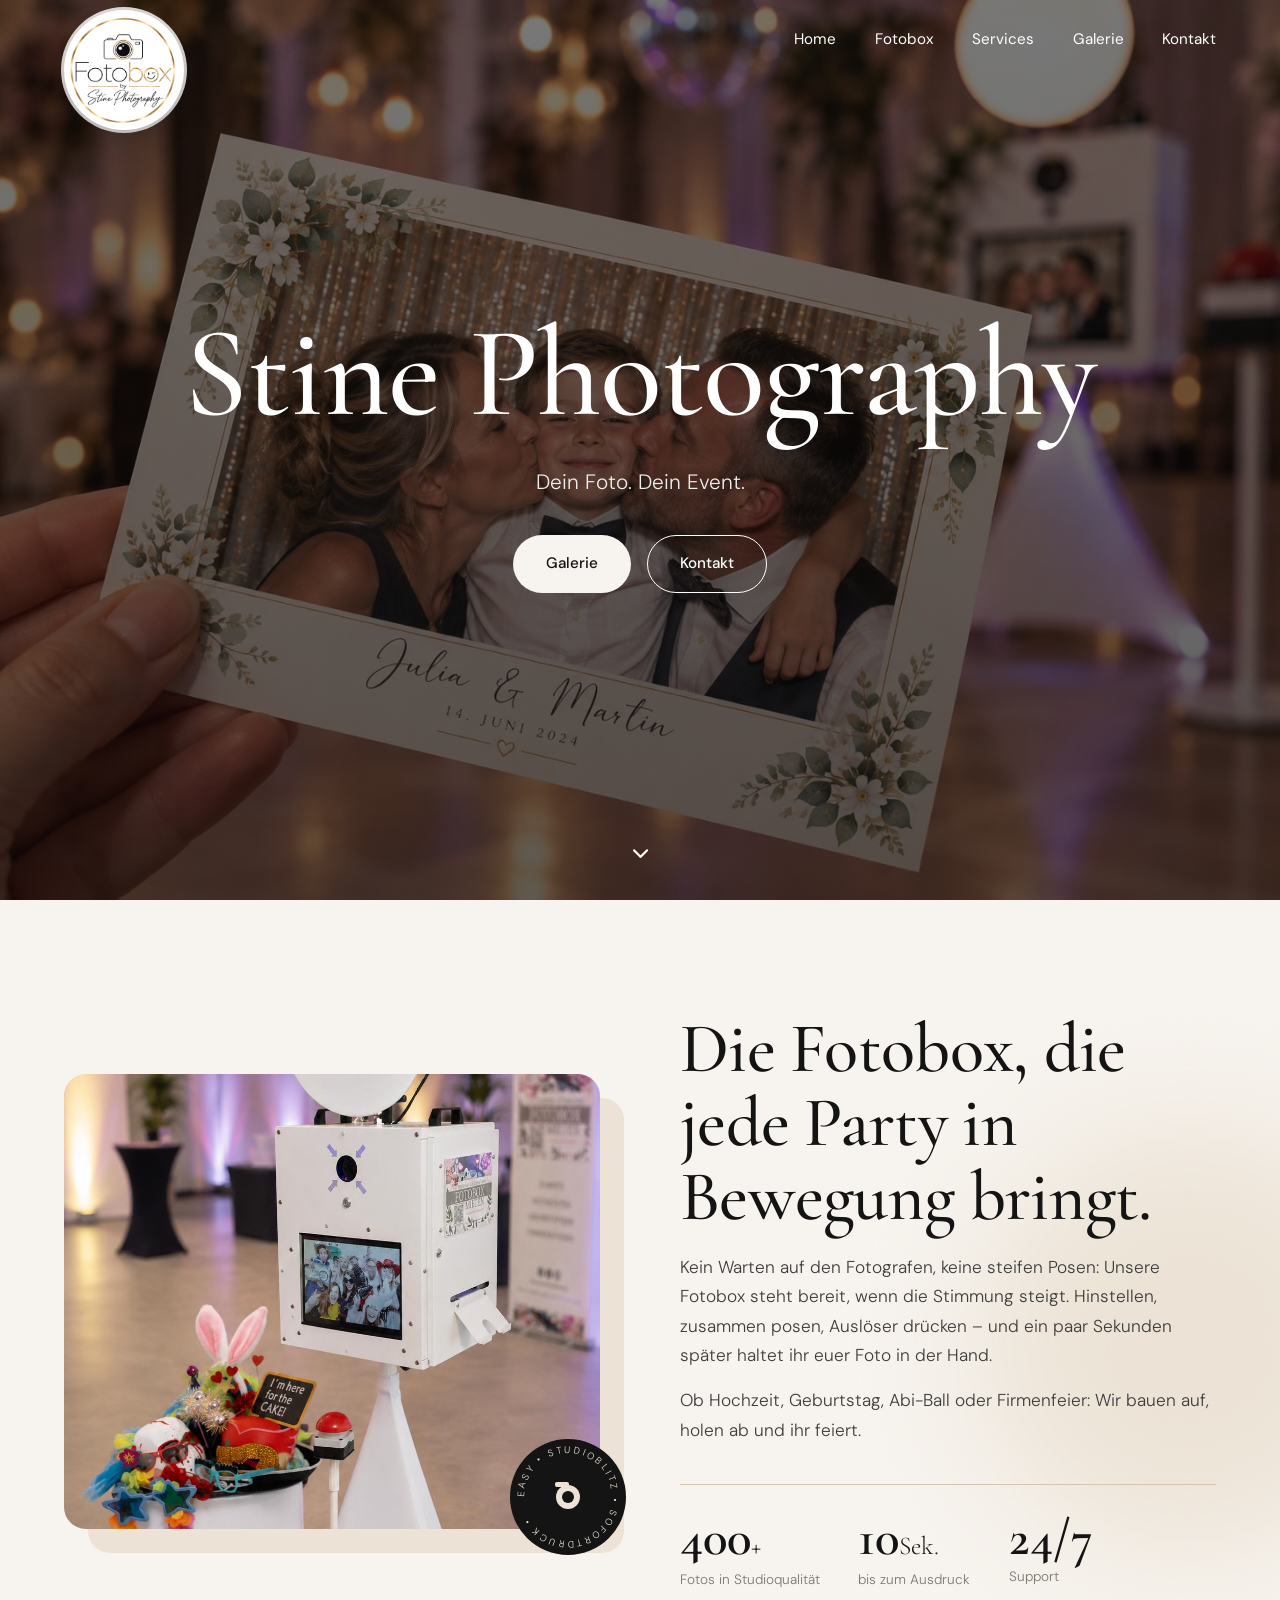
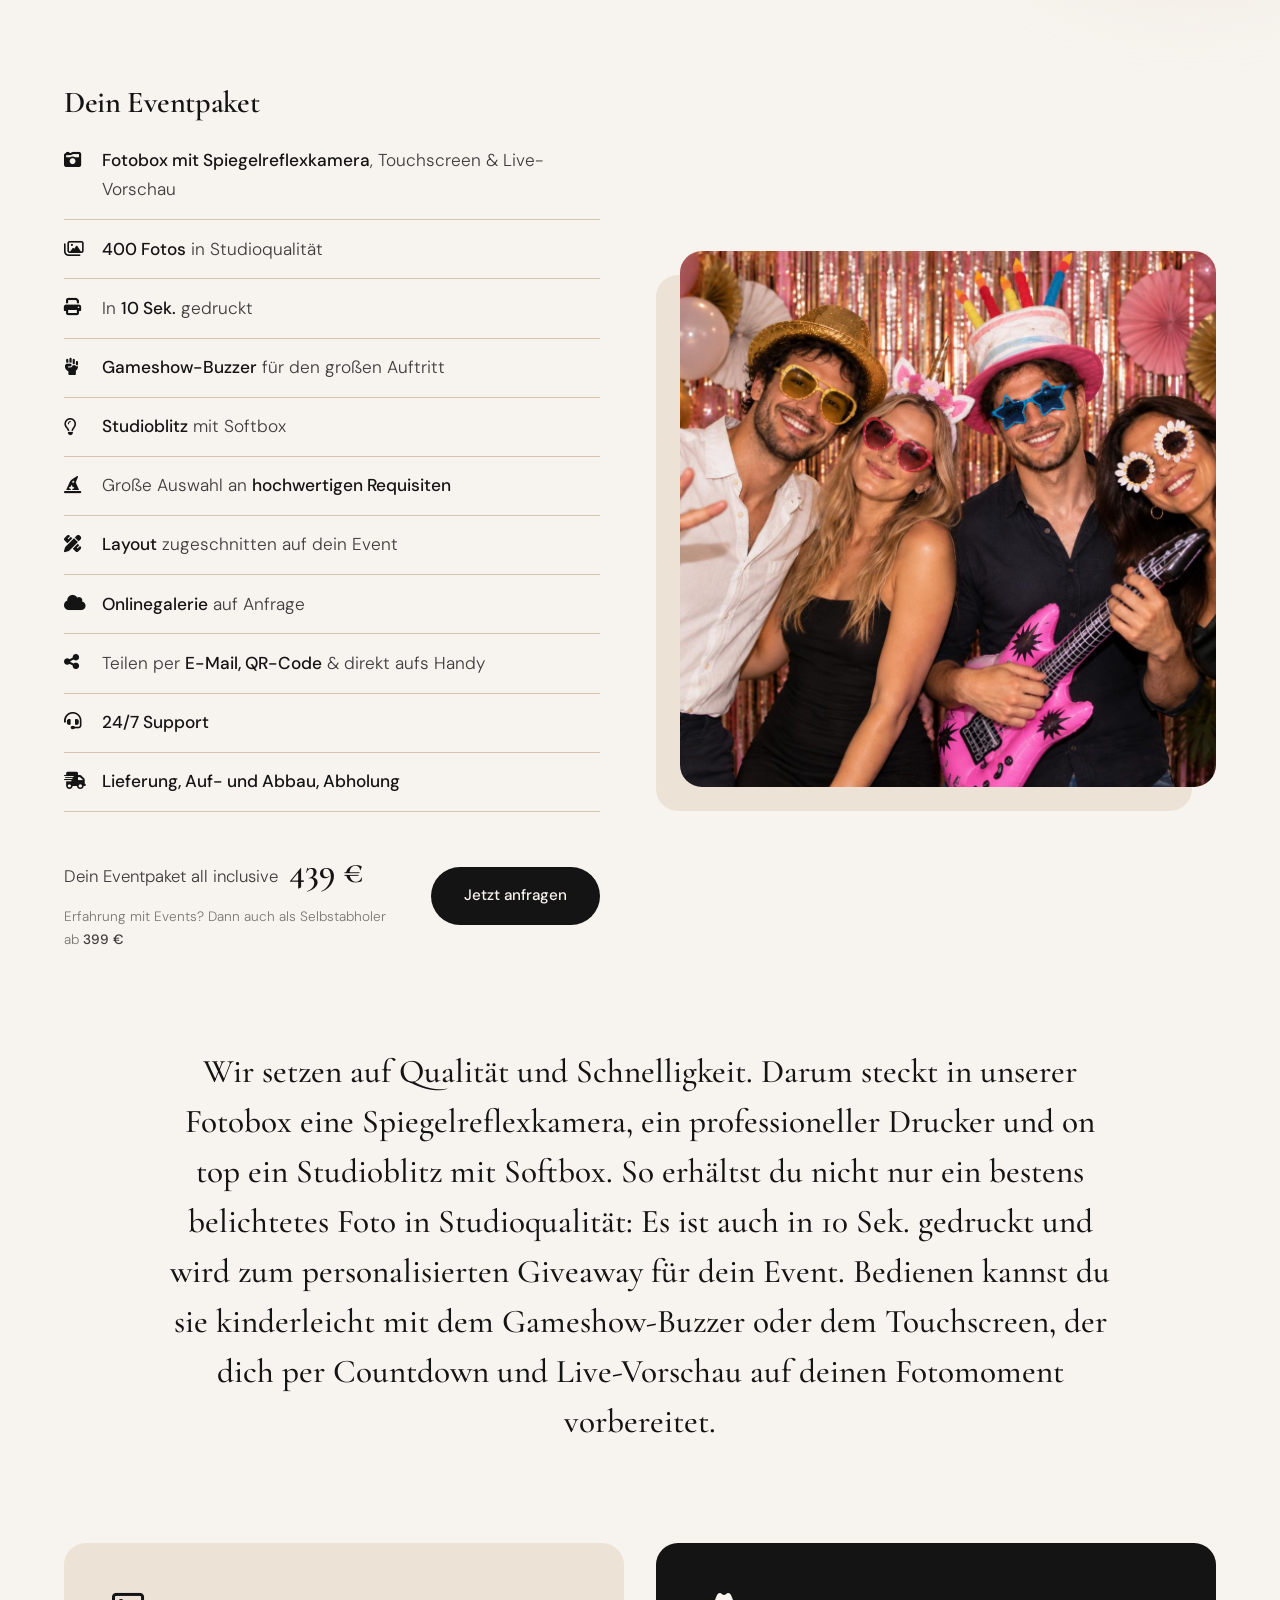
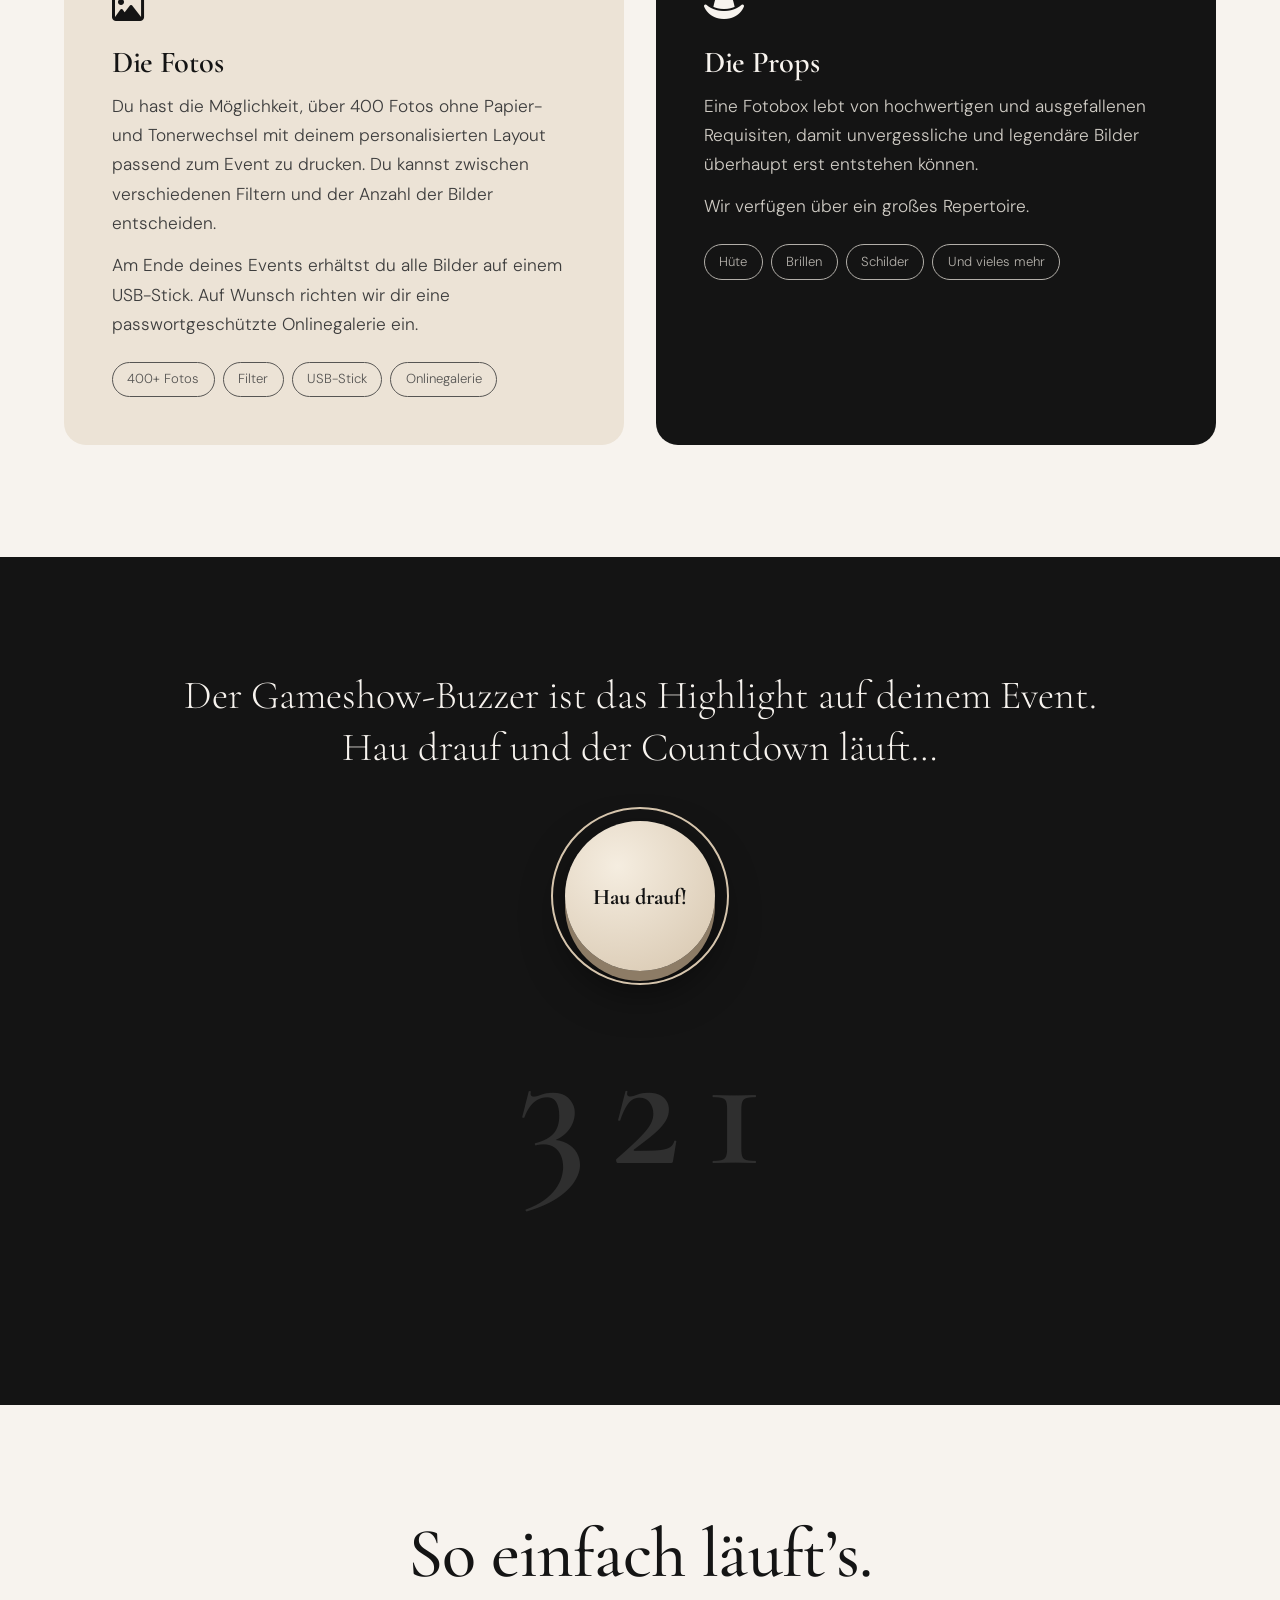
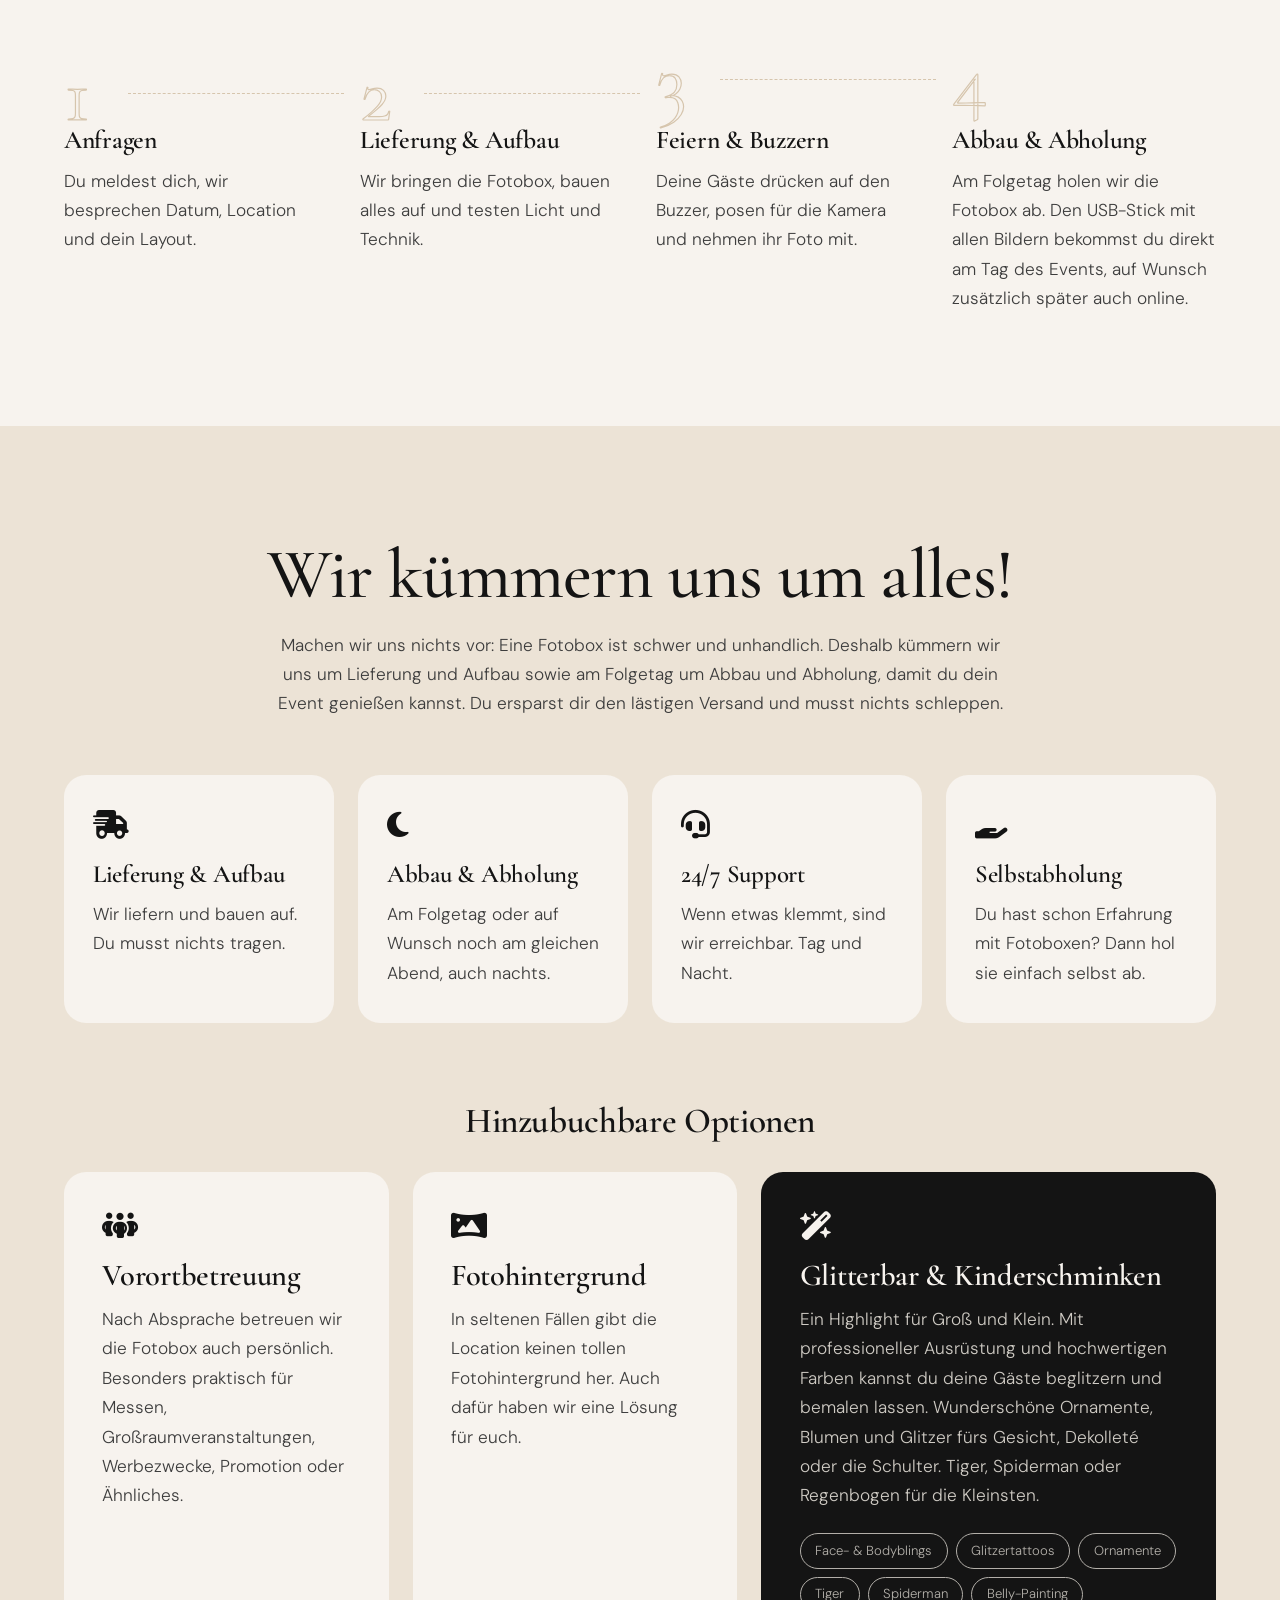
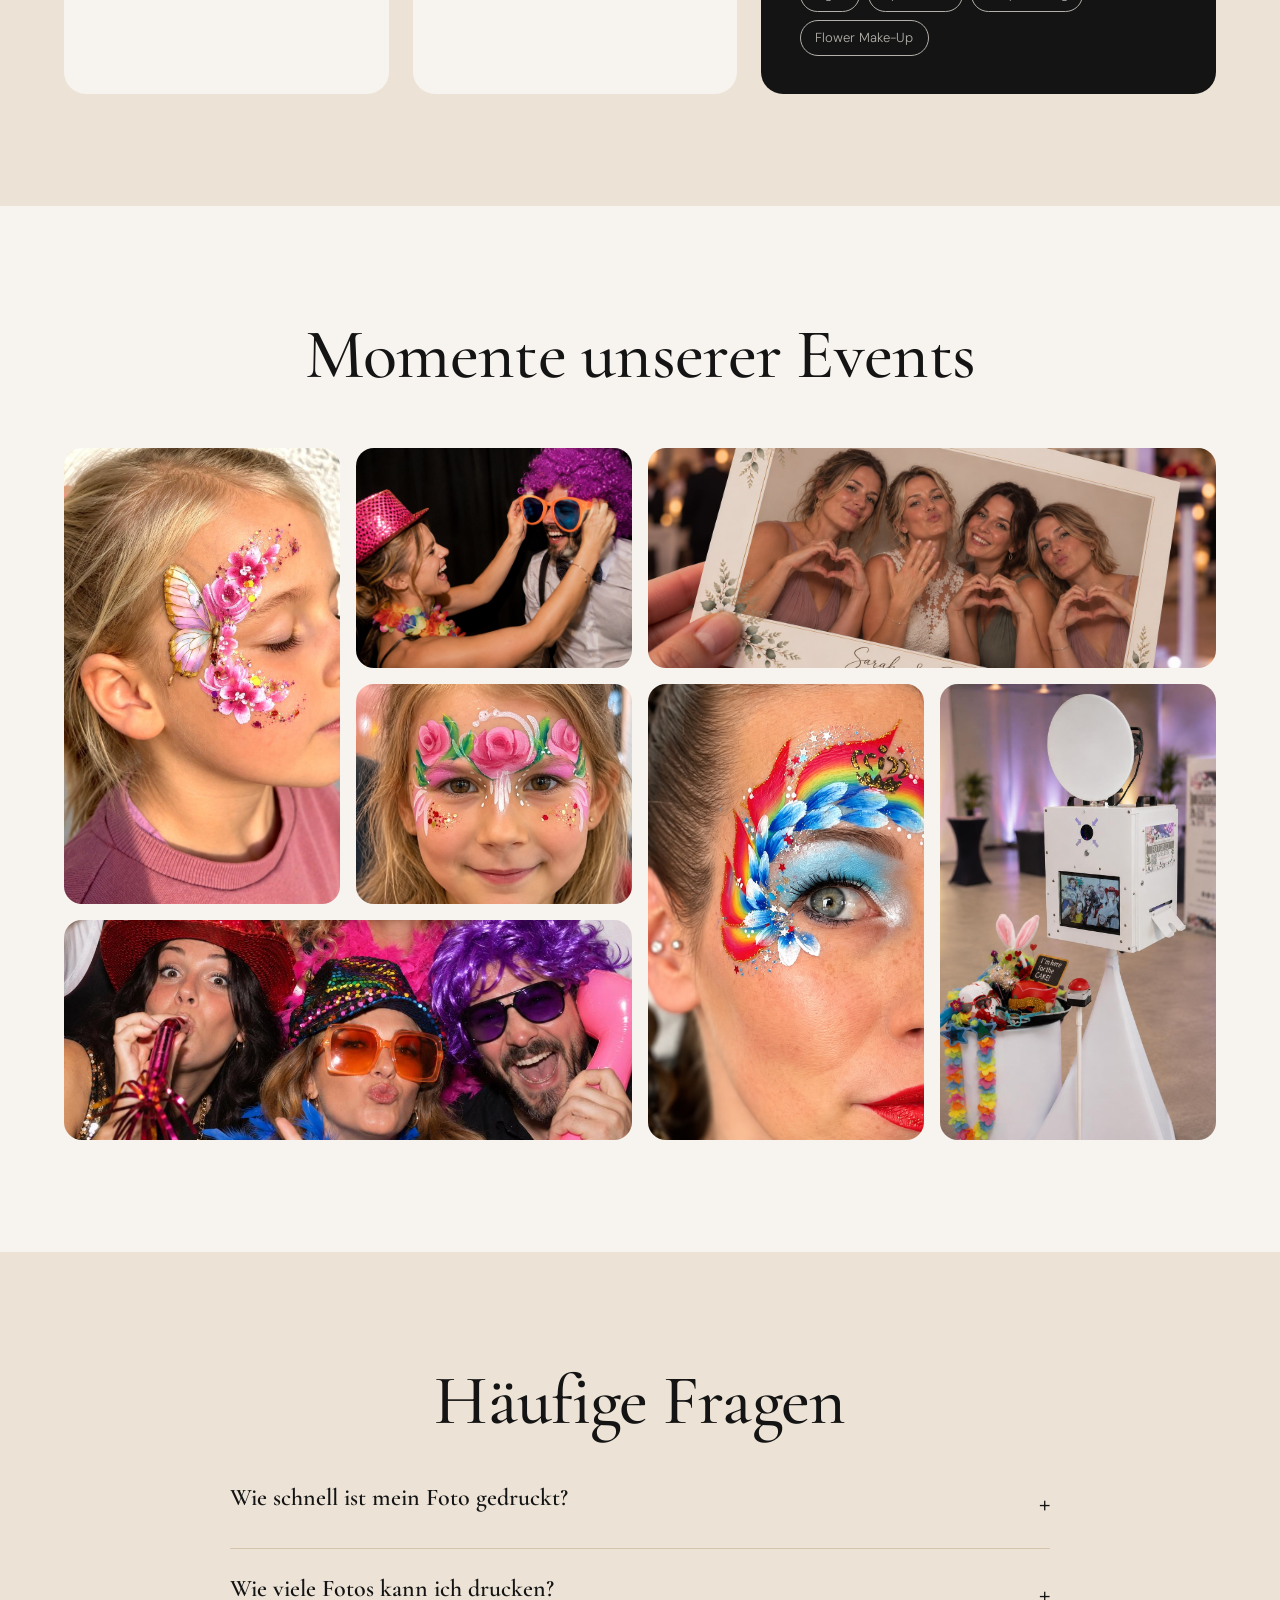
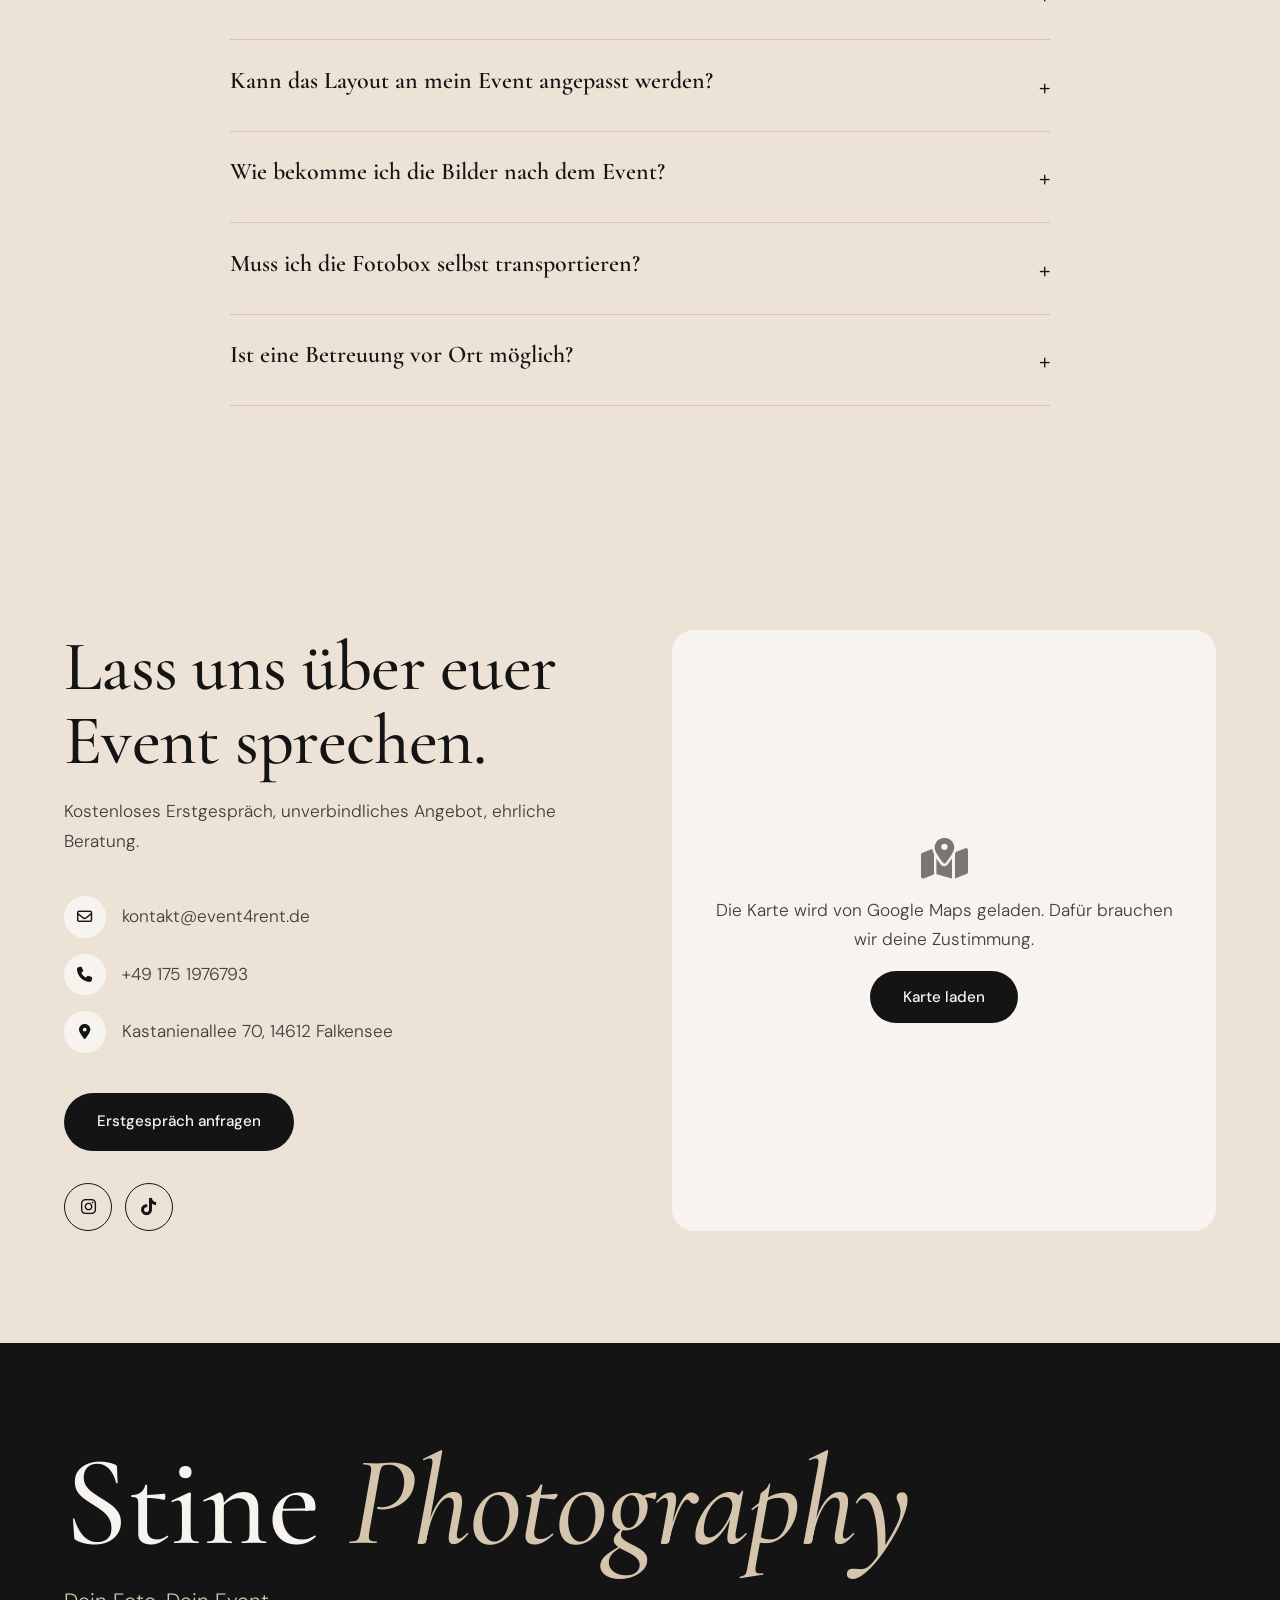
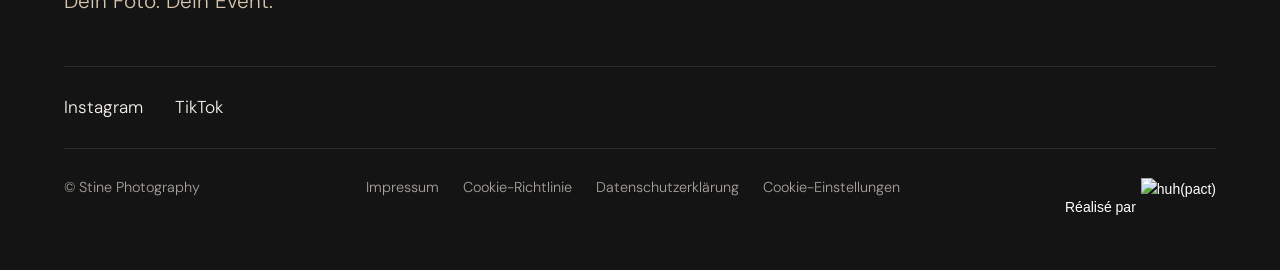
==== commit eaf50347: "Update index.html" ====
--- a/index.html
+++ b/index.html
@@ -86,7 +86,7 @@
         <li><i class="fa-regular fa-lightbulb"></i><span><b>Studioblitz</b> mit Softbox</span></li>
         <li><i class="fa-solid fa-hat-wizard"></i><span>Große Auswahl an <b>hochwertigen Requisiten</b></span></li>
         <li><i class="fa-solid fa-pen-ruler"></i><span><b>Layout</b> zugeschnitten auf dein Event</span></li>
-        <li><i class="fa-solid fa-cloud"></i><span><b>Onlinegalerie</b></span></li>
+        <li><i class="fa-solid fa-cloud"></i><span><b>Onlinegalerie</b> auf Anfrage</span></li>
         <li><i class="fa-solid fa-share-nodes"></i><span>Teilen per <b>E-Mail, QR-Code</b> &amp; direkt aufs Handy</span></li>
         <li><i class="fa-solid fa-headset"></i><span><b>24/7 Support</b></span></li>
         <li><i class="fa-solid fa-truck-fast"></i><span><b>Lieferung, Auf- und Abbau, Abholung</b></span></li>
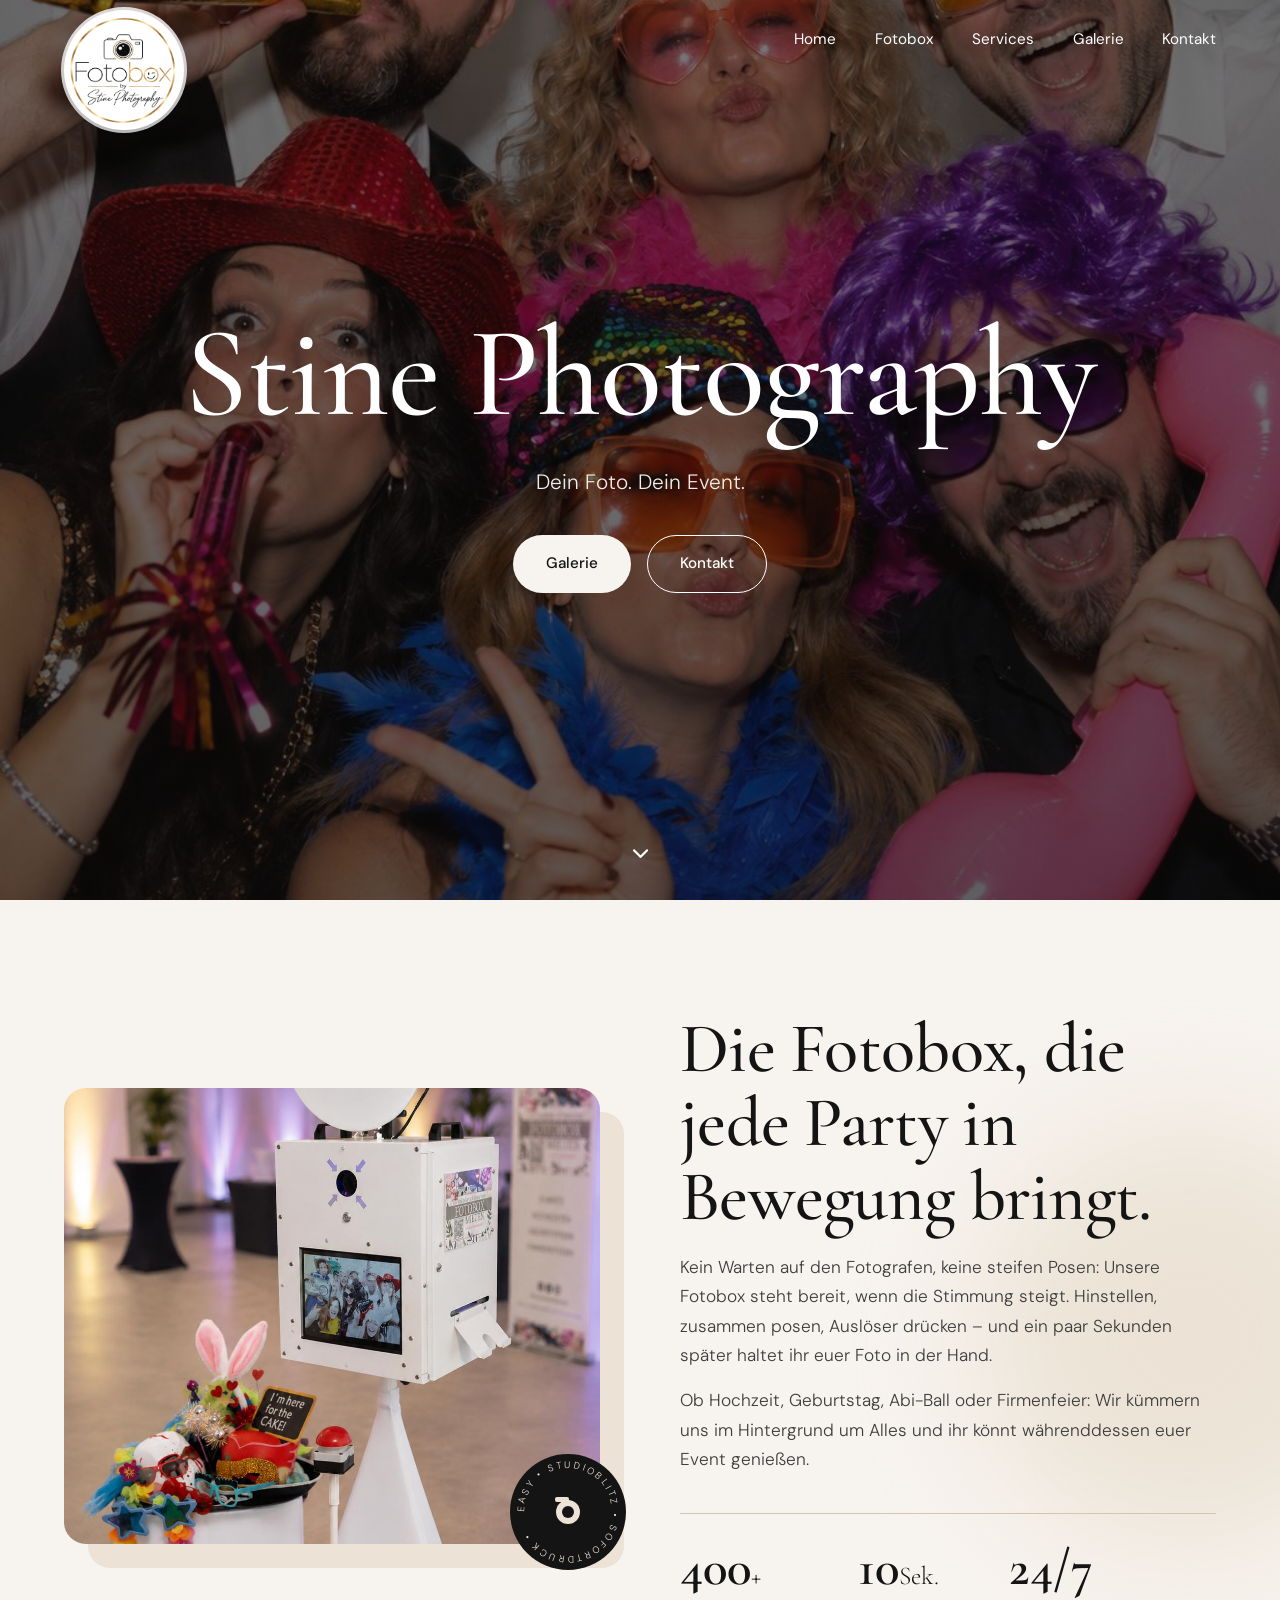
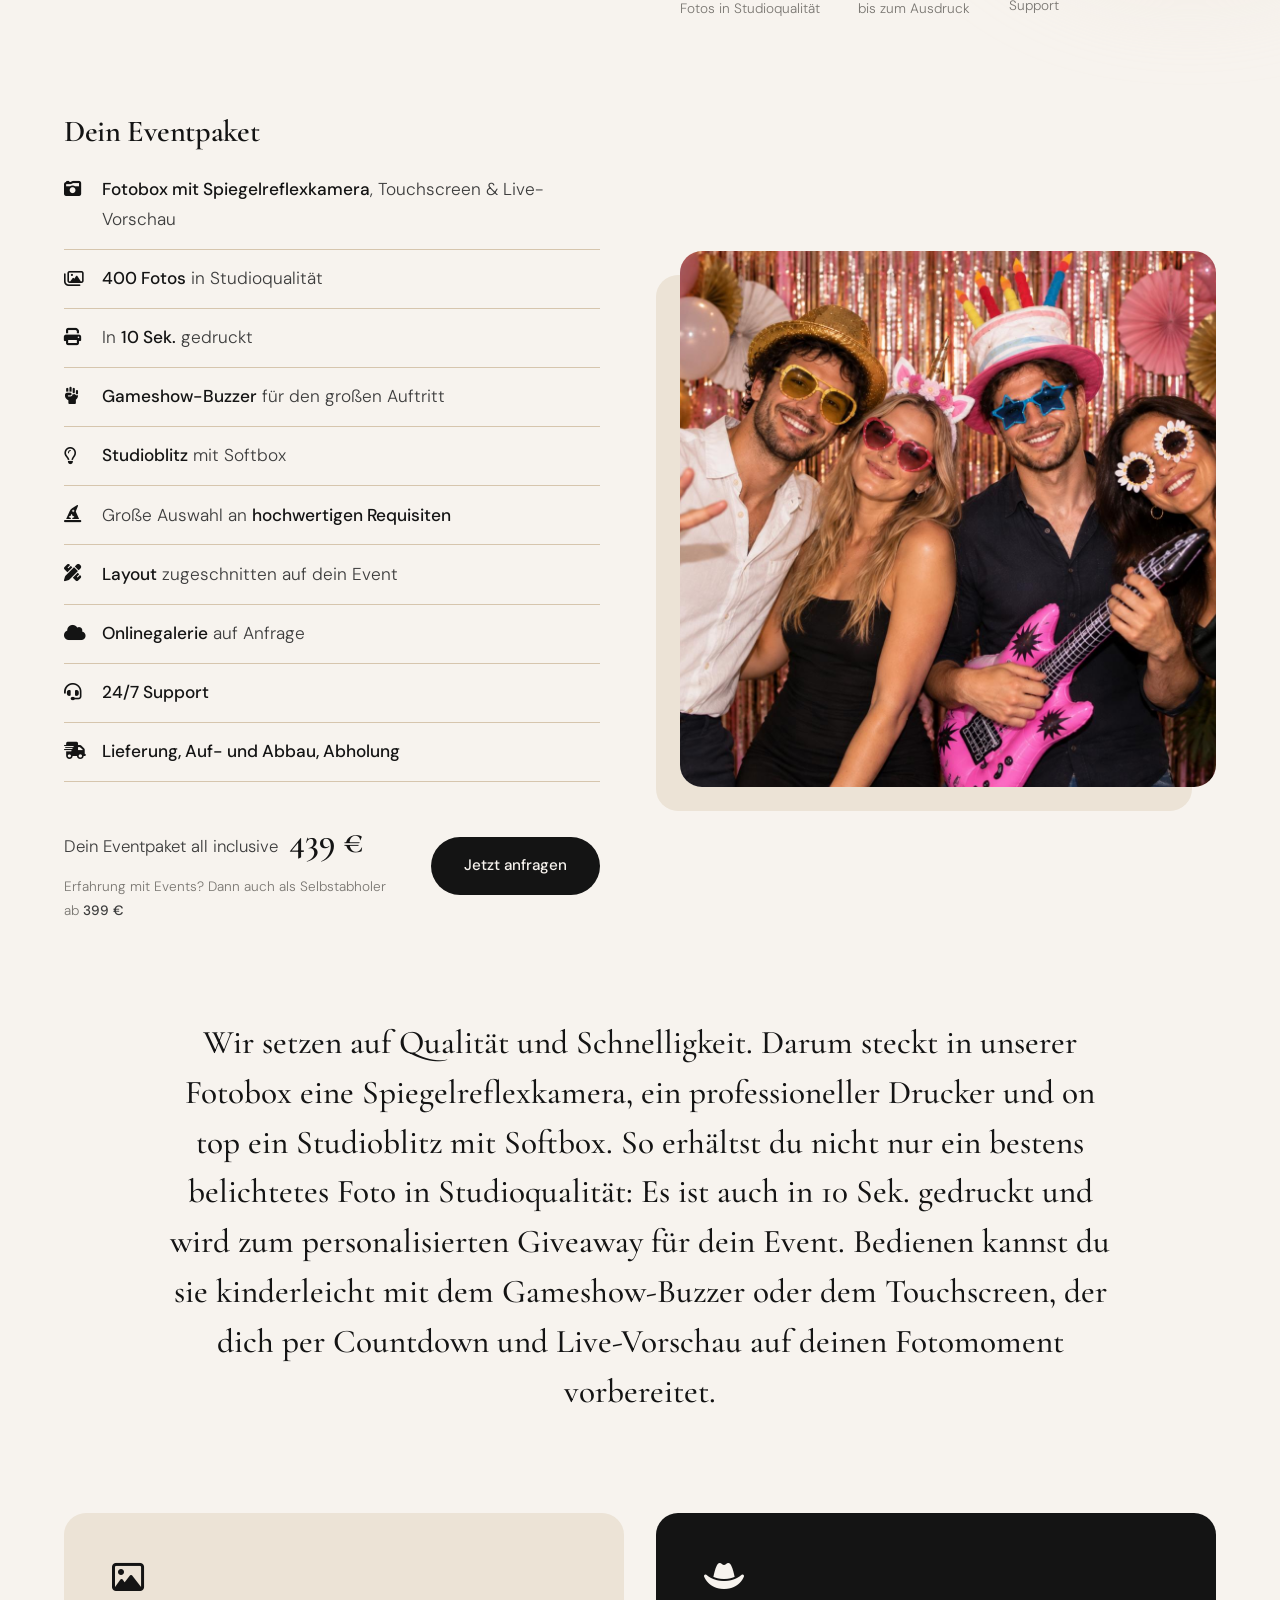
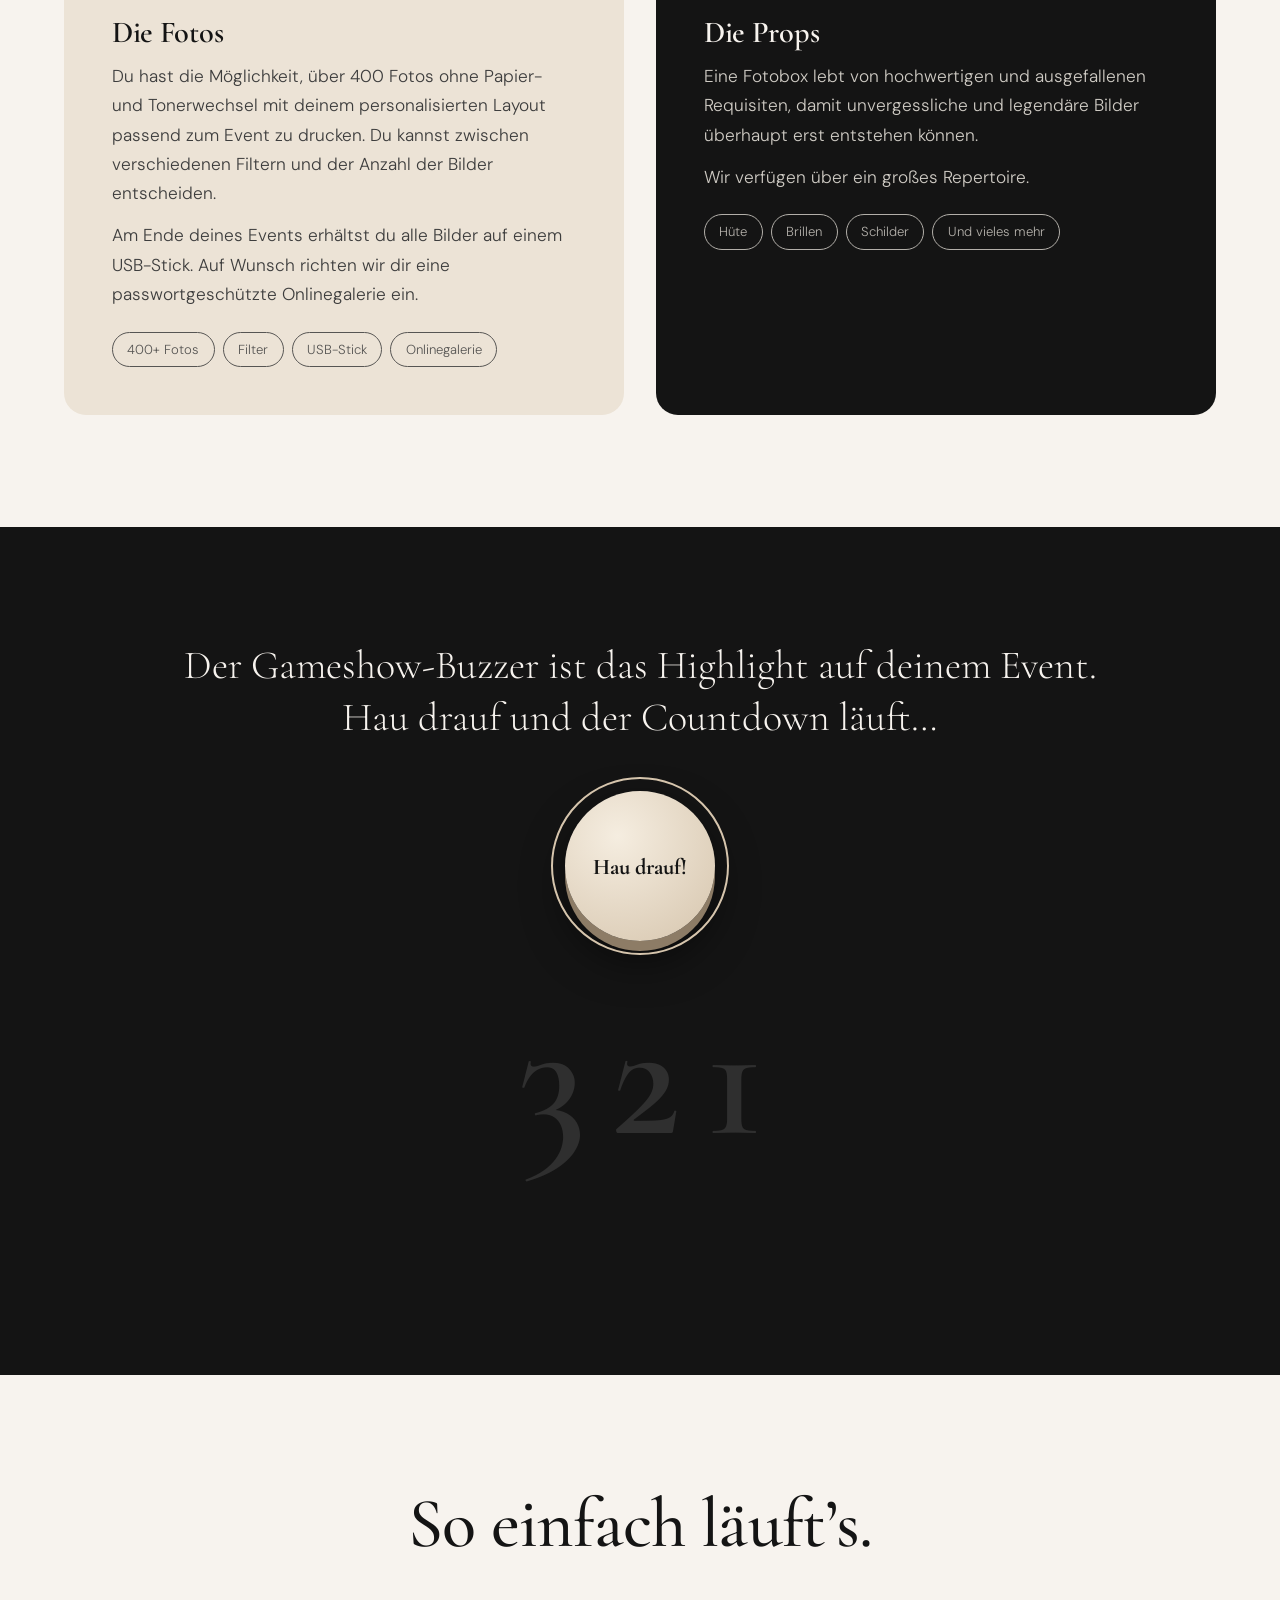
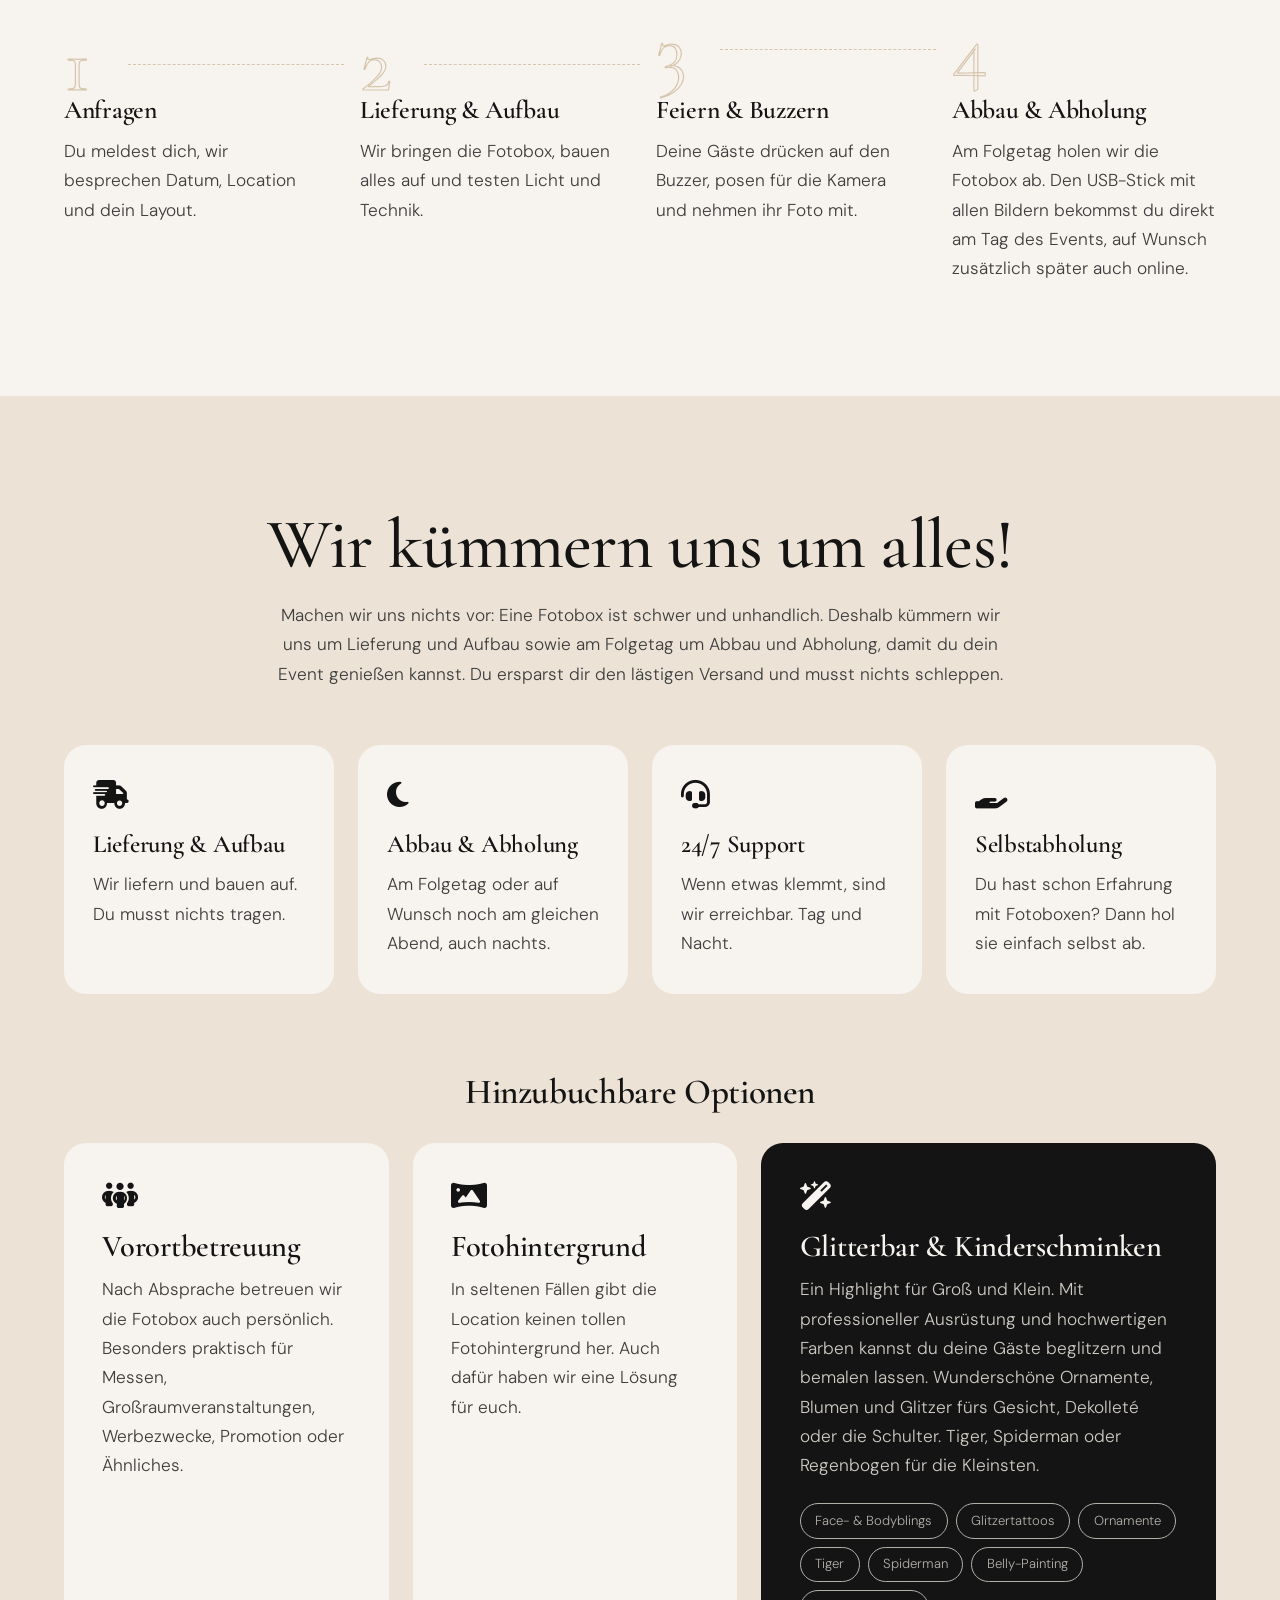
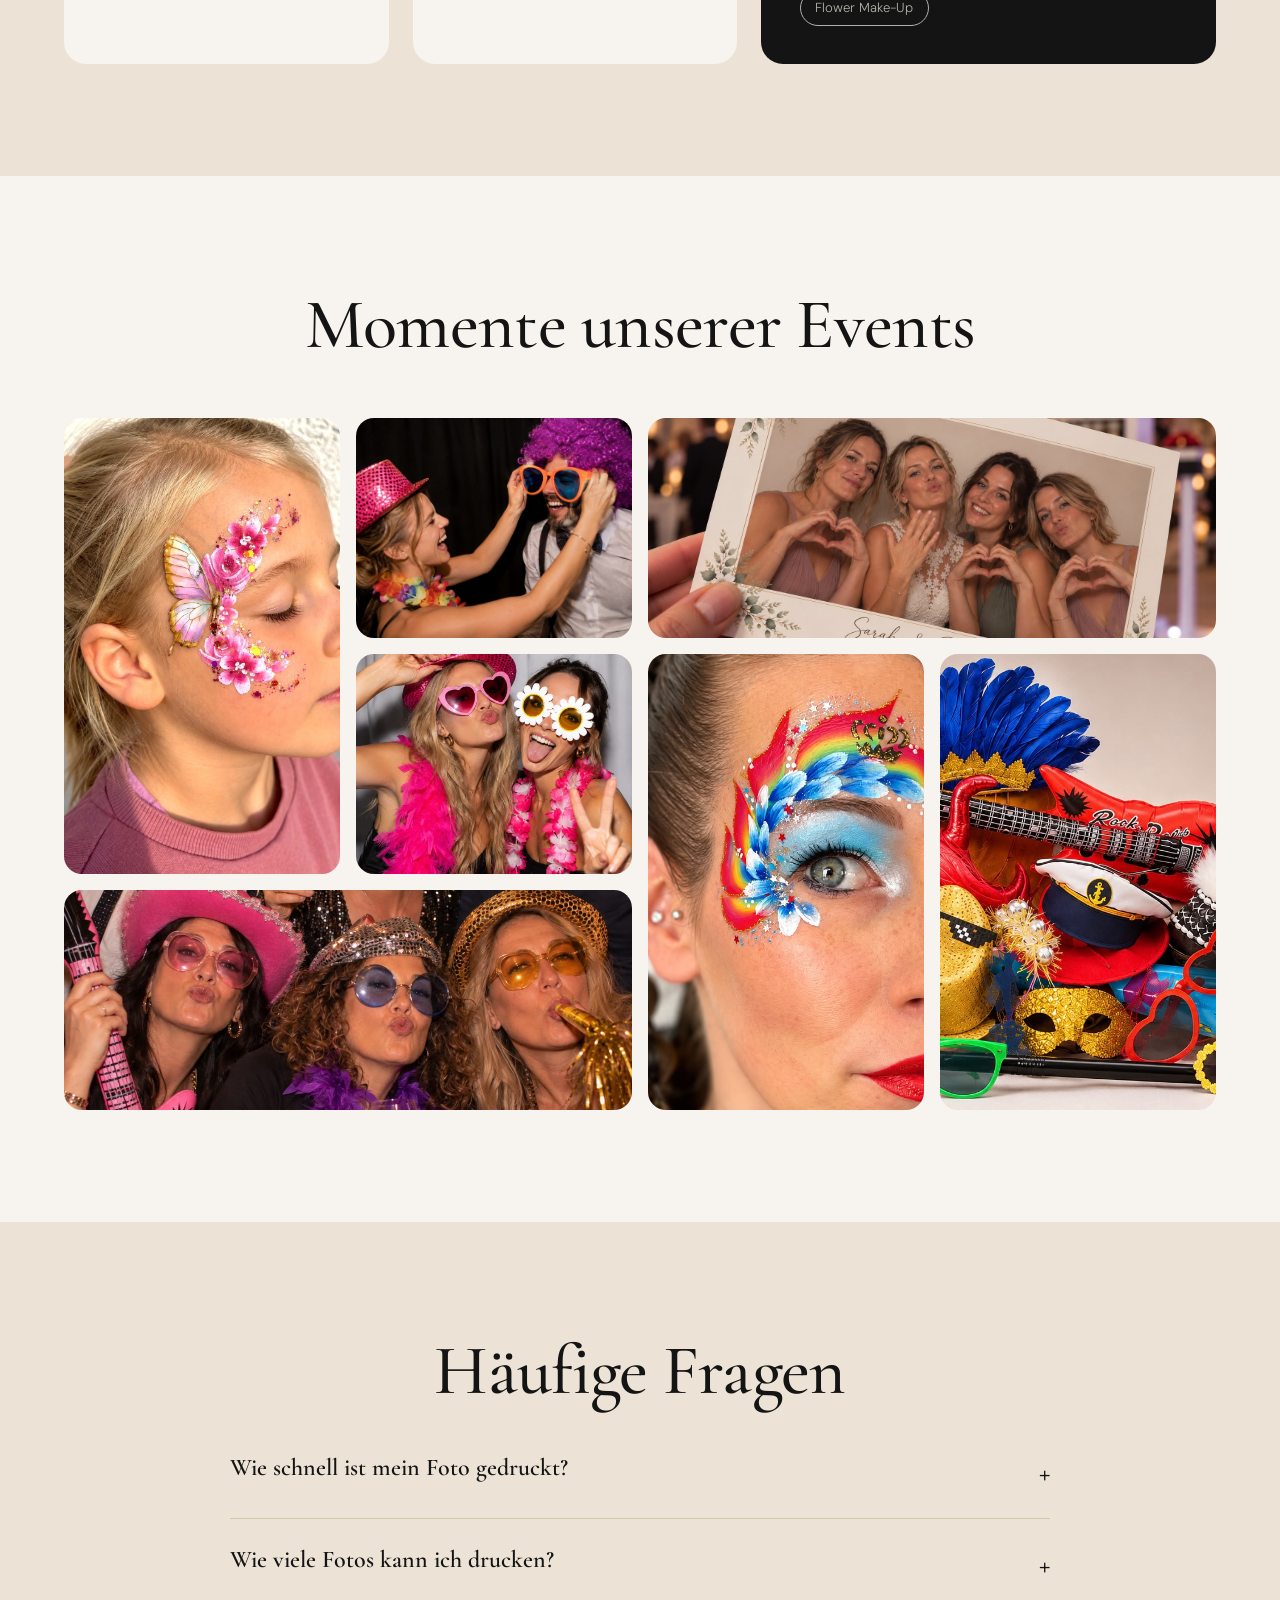
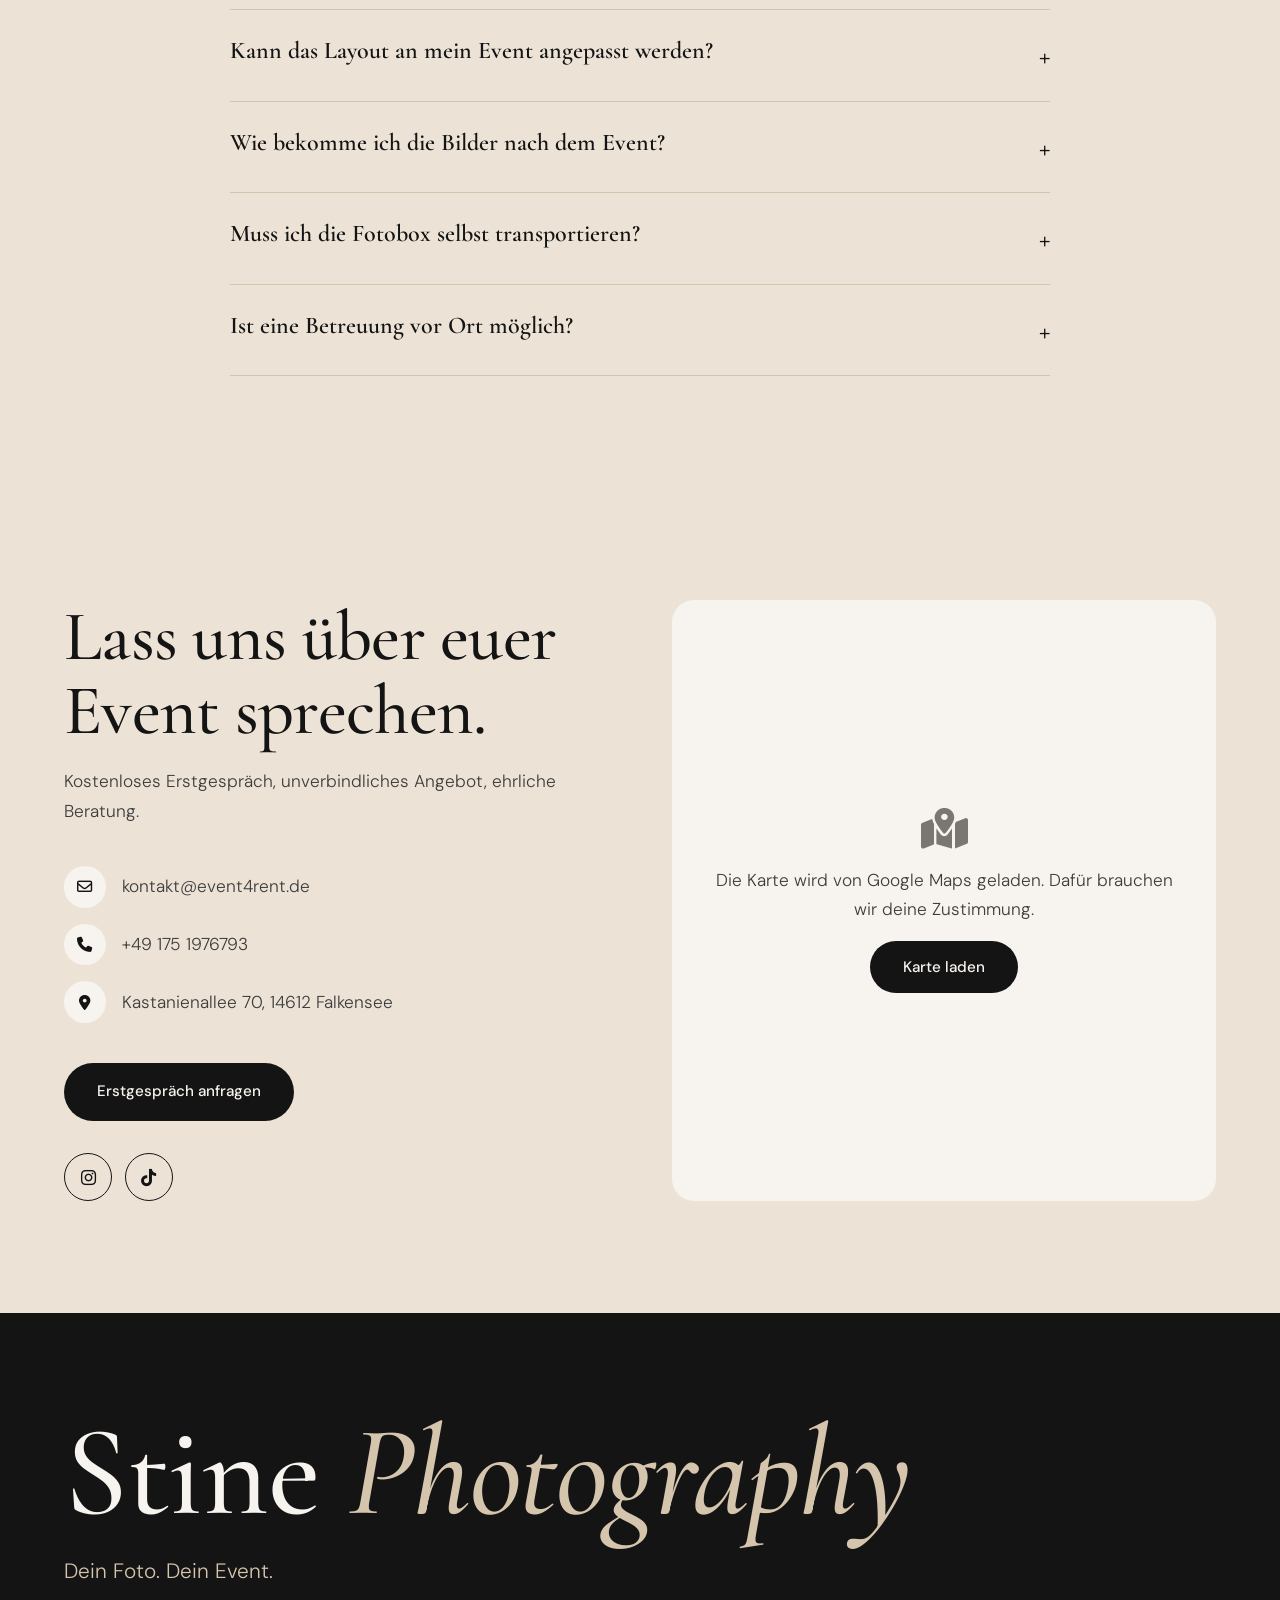
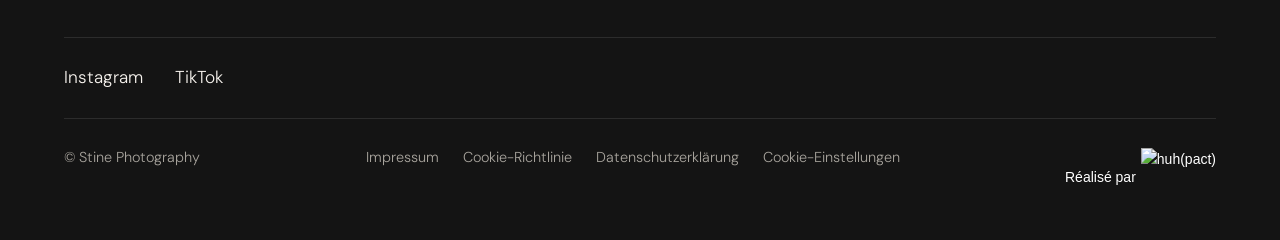
==== commit 0d3a0152: "add" ====
--- a/index.html
+++ b/index.html
@@ -44,8 +44,8 @@
 <main>
 <section class="hero" id="home">
   <div class="slides">
-    <div class="slide active" style="background-image:url('/img/4.jpeg')"></div>
-    <div class="slide" style="background-image:url('/img/2.jpeg')"></div>
+    <div class="slide active" style="background-image:url('/img/3-3.jpeg')"></div>
+    <div class="slide" style="background-image:url('/img/4-1.jpeg')"></div>
     <div class="slide" style="background-image:url('/img/3.jpeg')"></div>
   </div>
   <div class="hero-inner">
@@ -66,7 +66,7 @@
     <div data-aos="fade-left">
       <h2>Die Fotobox, die jede Party in Bewegung bringt.</h2>
       <p>Kein Warten auf den Fotografen, keine steifen Posen: Unsere Fotobox steht bereit, wenn die Stimmung steigt. Hinstellen, zusammen posen, Auslöser drücken – und ein paar Sekunden später haltet ihr euer Foto in der Hand.</p>
-      <p>Ob Hochzeit, Geburtstag, Abi-Ball oder Firmenfeier: Wir bauen auf, holen ab und ihr feiert.</p>
+      <p>Ob Hochzeit, Geburtstag, Abi-Ball oder Firmenfeier: Wir kümmern uns im Hintergrund um Alles und ihr könnt währenddessen euer Event genießen.</p>
       <div class="stats">
         <div><b class="num" data-count="400">400</b><span>+</span><small>Fotos in Studioqualität</small></div>
         <div><b class="num" data-count="10">10</b><span>Sek.</span><small>bis zum Ausdruck</small></div>
@@ -87,7 +87,6 @@
         <li><i class="fa-solid fa-hat-wizard"></i><span>Große Auswahl an <b>hochwertigen Requisiten</b></span></li>
         <li><i class="fa-solid fa-pen-ruler"></i><span><b>Layout</b> zugeschnitten auf dein Event</span></li>
         <li><i class="fa-solid fa-cloud"></i><span><b>Onlinegalerie</b> auf Anfrage</span></li>
-        <li><i class="fa-solid fa-share-nodes"></i><span>Teilen per <b>E-Mail, QR-Code</b> &amp; direkt aufs Handy</span></li>
         <li><i class="fa-solid fa-headset"></i><span><b>24/7 Support</b></span></li>
         <li><i class="fa-solid fa-truck-fast"></i><span><b>Lieferung, Auf- und Abbau, Abholung</b></span></li>
       </ul>
@@ -155,10 +154,10 @@
       <figure class="g tall" data-aos="fade-up"><img loading="lazy" src="/img/3-1.jpeg" alt="Hochzeitsfeier"></figure>
       <figure class="g" data-aos="fade-up"><img loading="lazy" src="/img/2.2.jpeg" alt="Feiernde Gäste"></figure>
       <figure class="g wide" data-aos="fade-up"><img loading="lazy" src="/img/2.3.jpeg" alt="Gedeckter Tisch bei einer Feier"></figure>
-      <figure class="g" data-aos="fade-up"><img loading="lazy" src="/img/2.5.jpeg" alt="Freunde lachen gemeinsam"></figure>
+      <figure class="g" data-aos="fade-up"><img loading="lazy" src="/img/4-4.jpeg" alt="Freunde lachen gemeinsam"></figure>
       <figure class="g tall" data-aos="fade-up"><img loading="lazy" src="/img/2.4.jpeg" alt="Partystimmung"></figure>
-      <figure class="g tall" data-aos="fade-up"><img loading="lazy" src="/img/3-2.jpeg" alt="Feier mit Lichterkette"></figure>
-      <figure class="g wide" data-aos="fade-up"><img loading="lazy" src="/img/3-3.jpeg" alt="Geburtstagsfeier"></figure>
+      <figure class="g tall" data-aos="fade-up"><img loading="lazy" src="/img/4-2.jpeg" alt="Feier mit Lichterkette"></figure>
+      <figure class="g wide" data-aos="fade-up"><img loading="lazy" src="/img/4-3.jpeg" alt="Geburtstagsfeier"></figure>
      
     </div>
   </div>
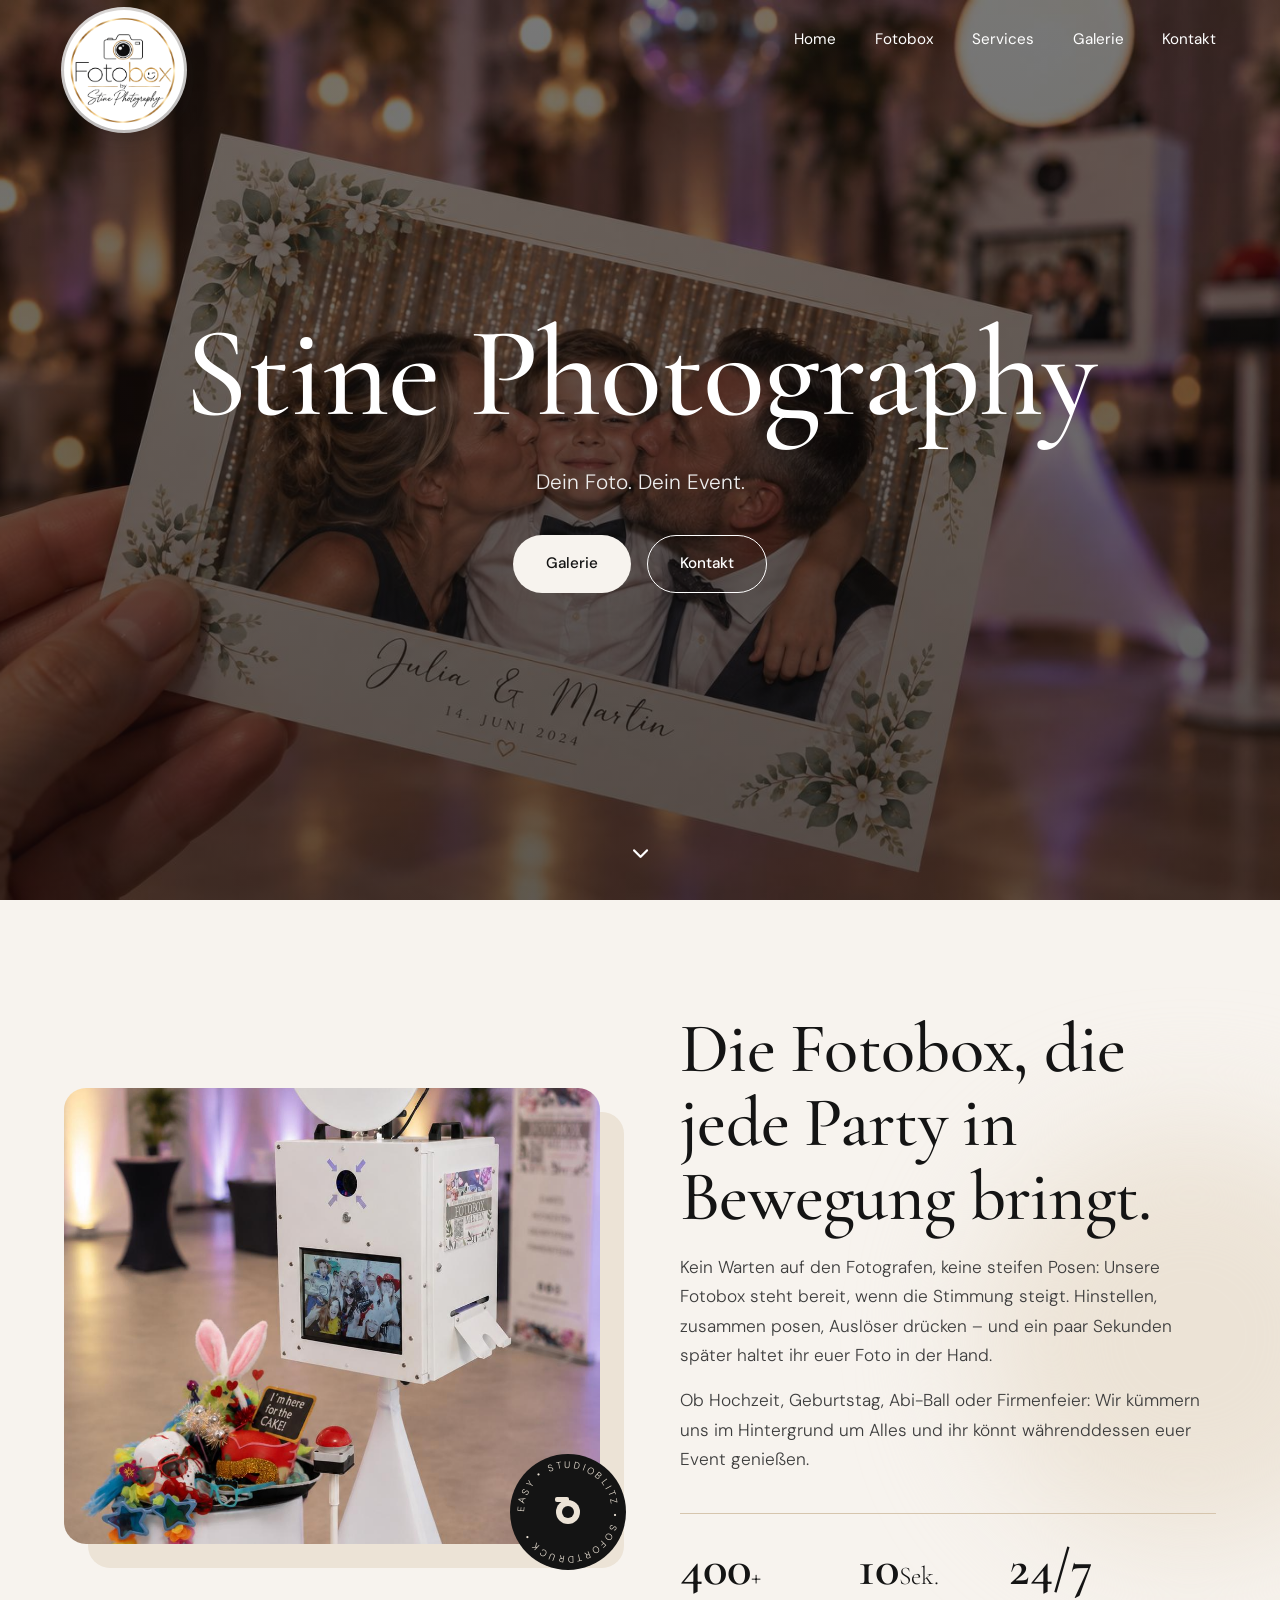
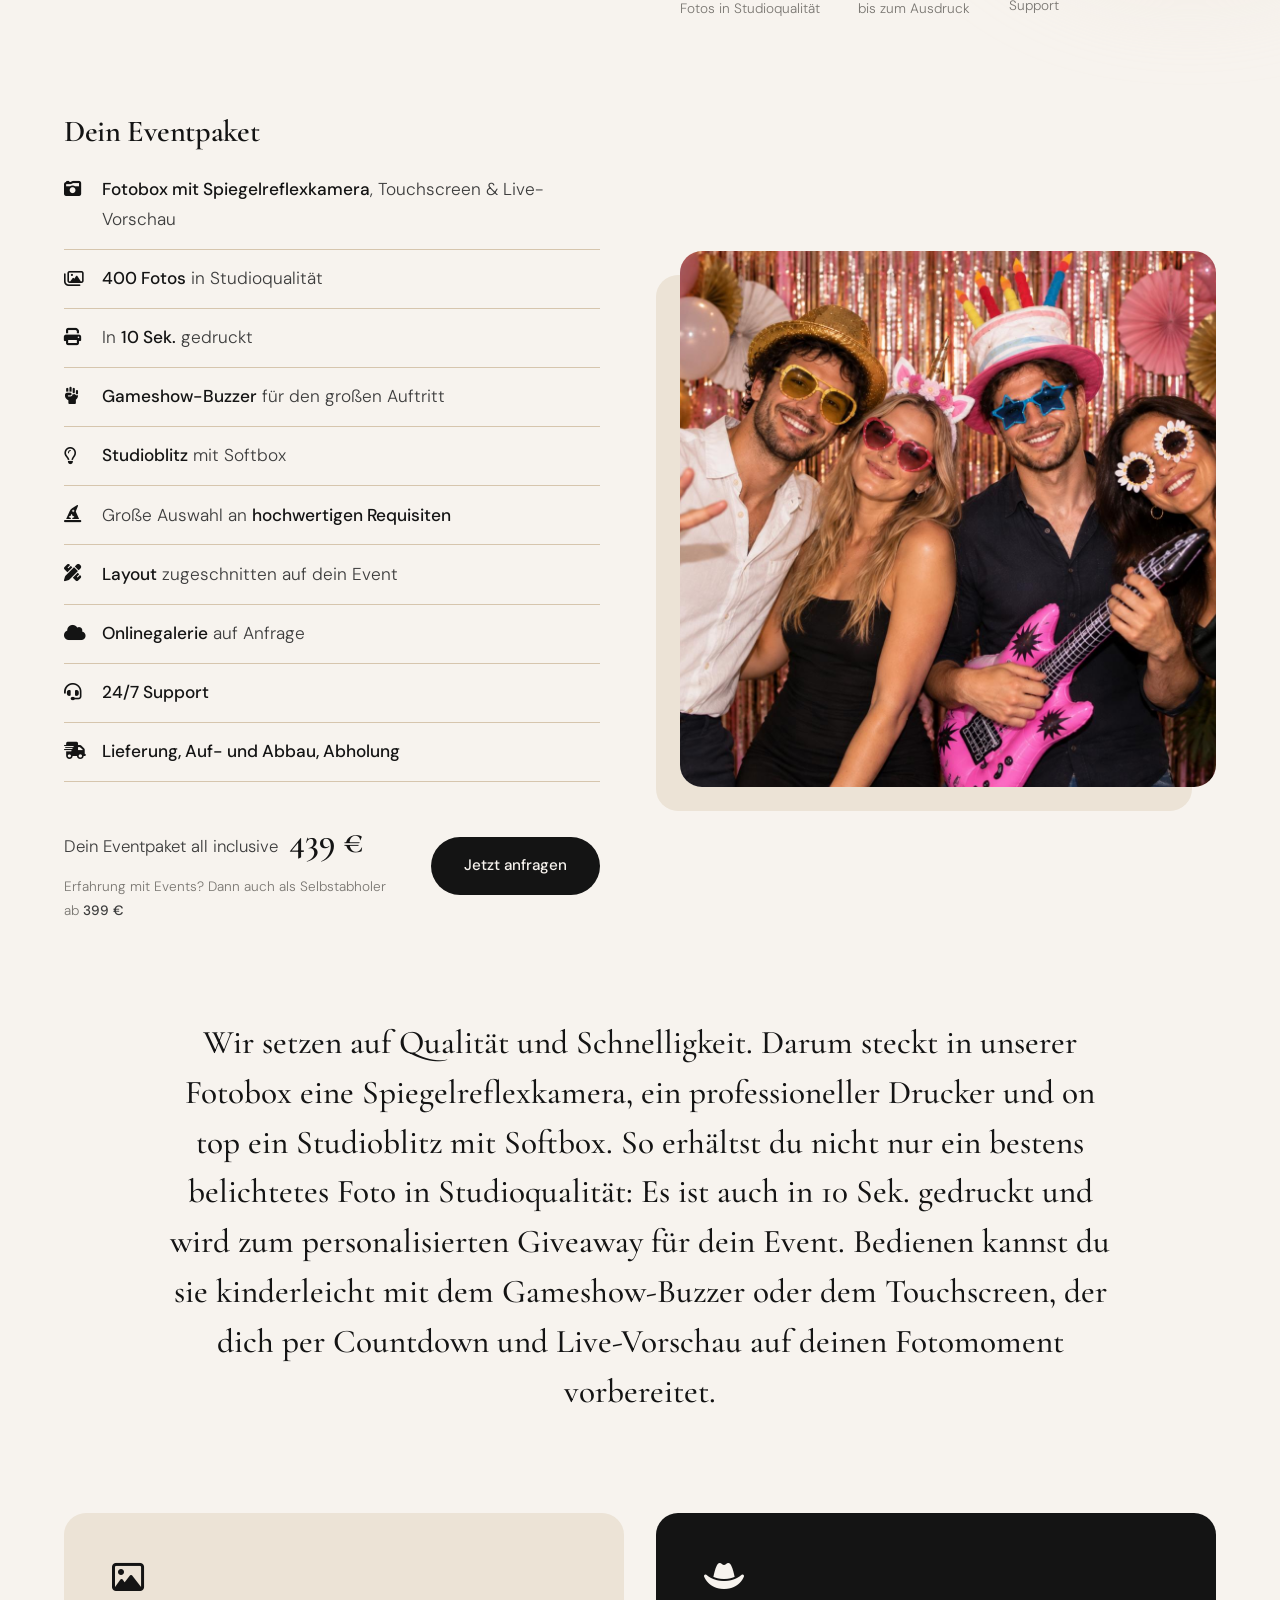
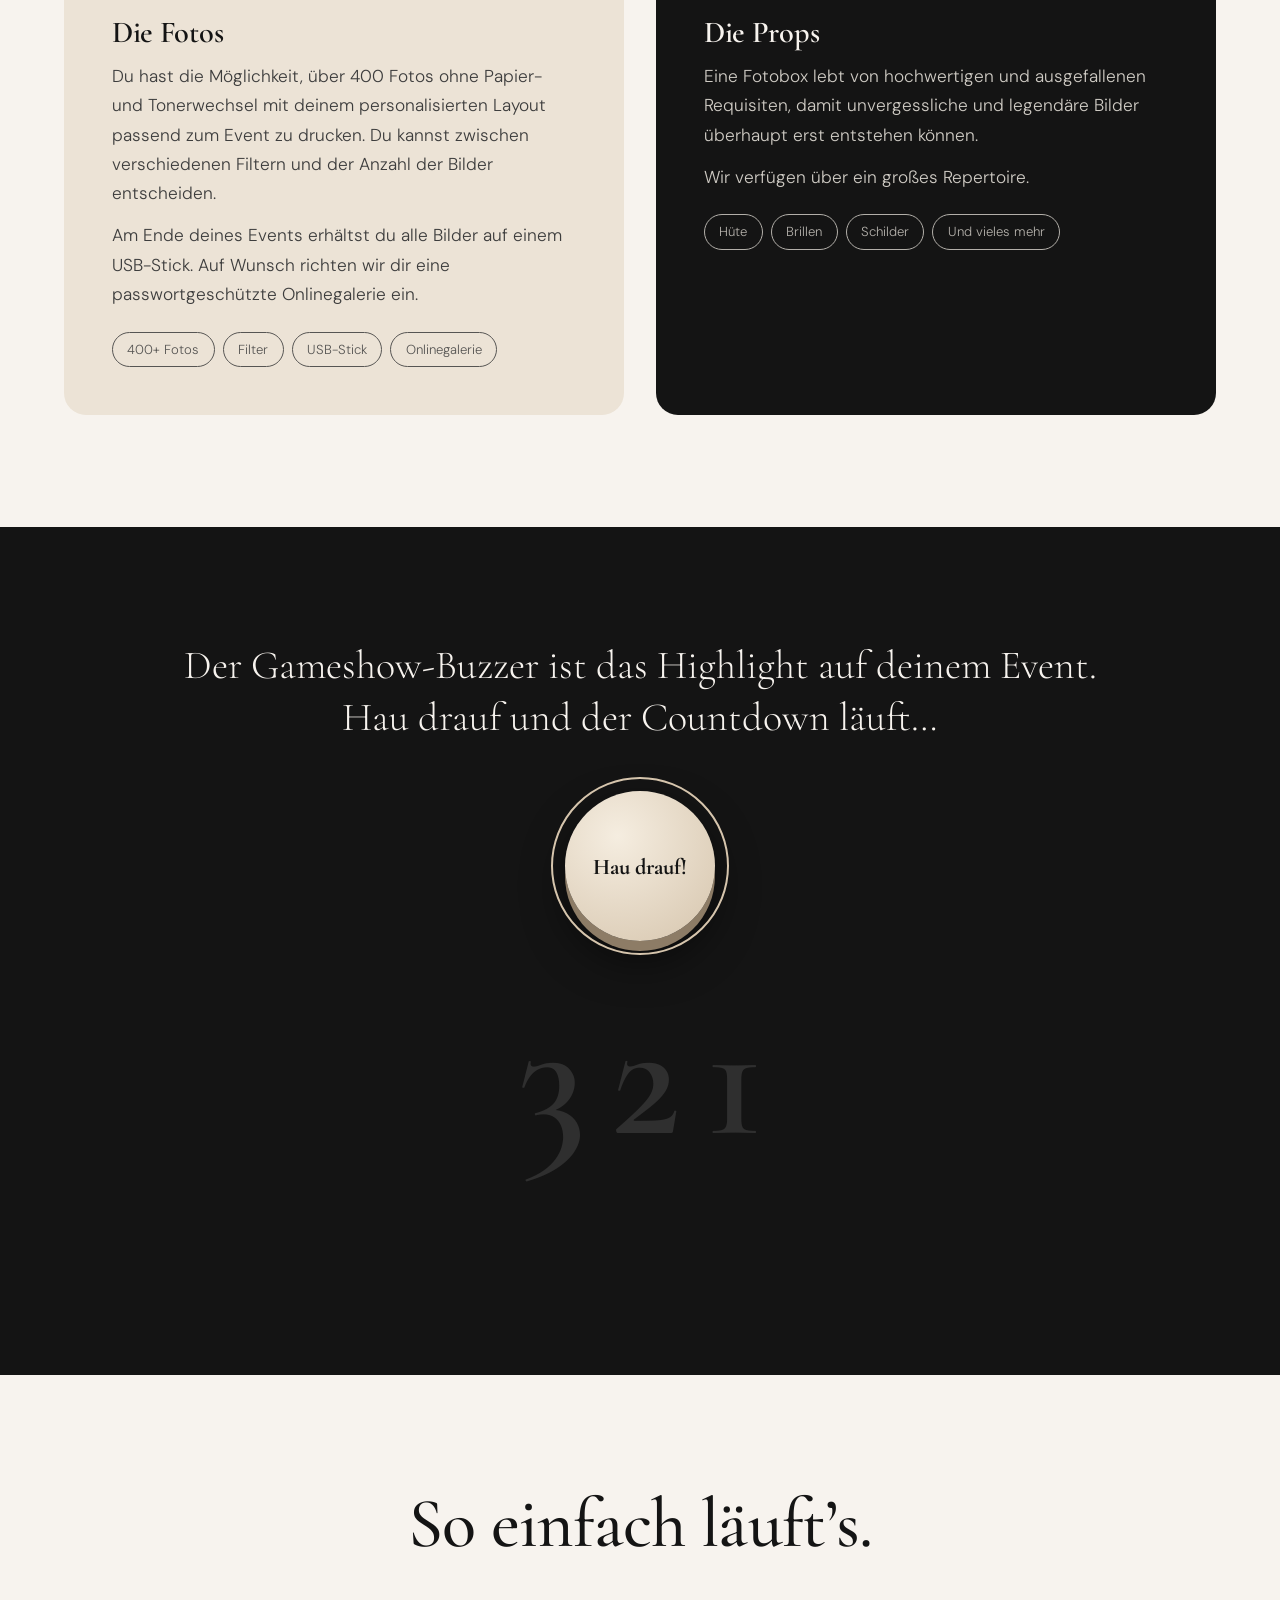
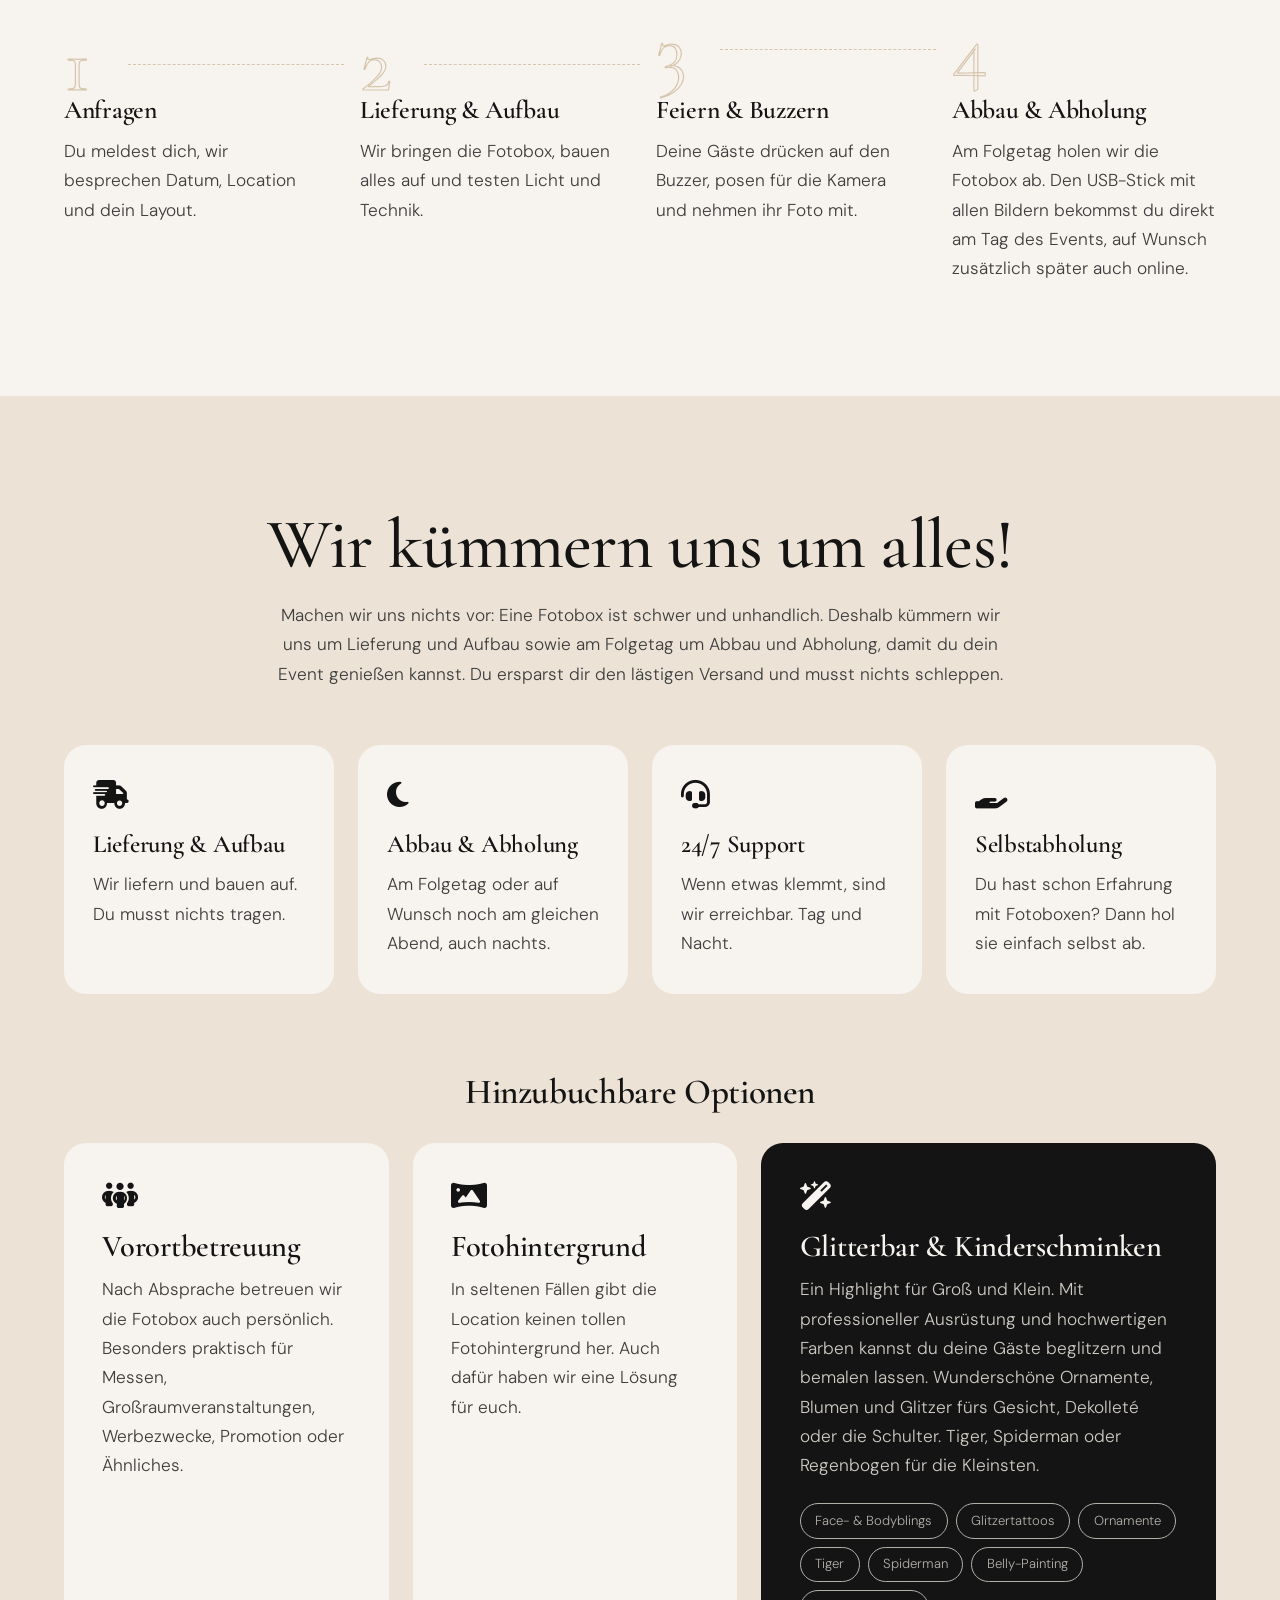
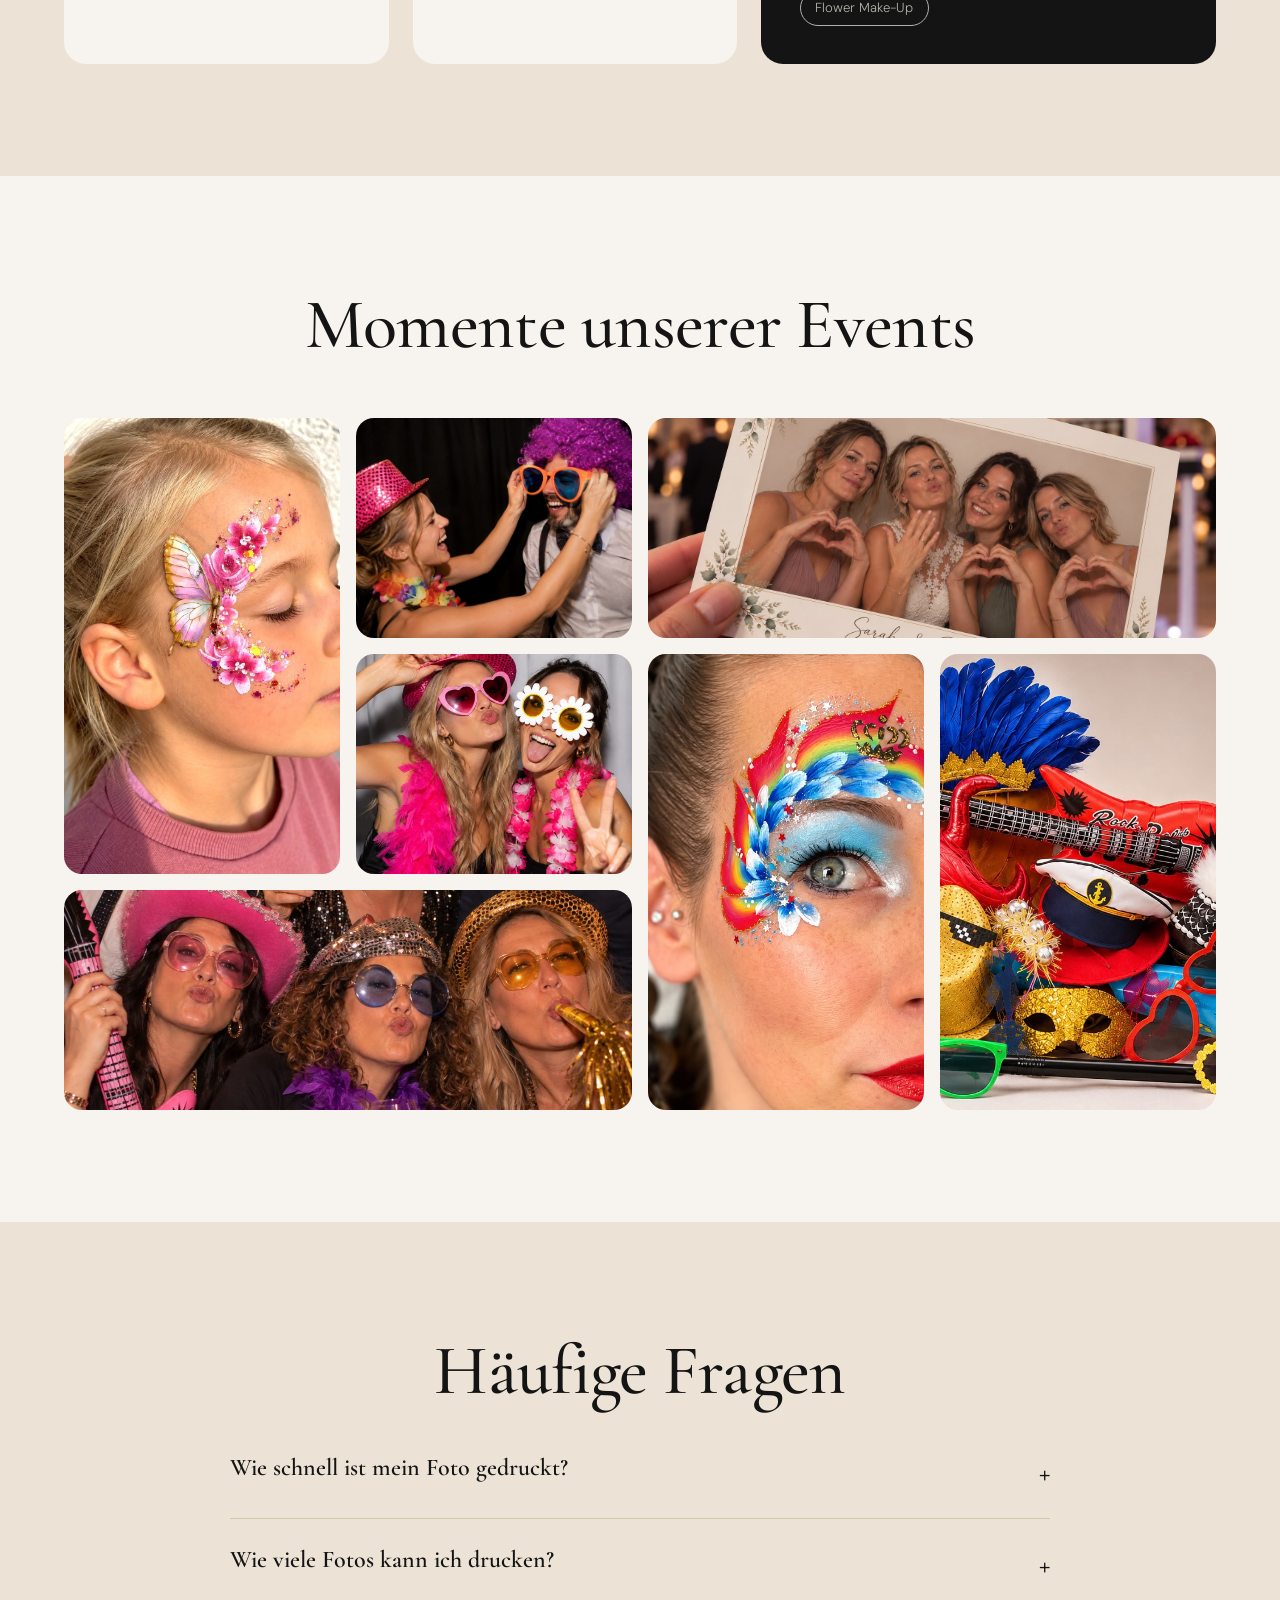
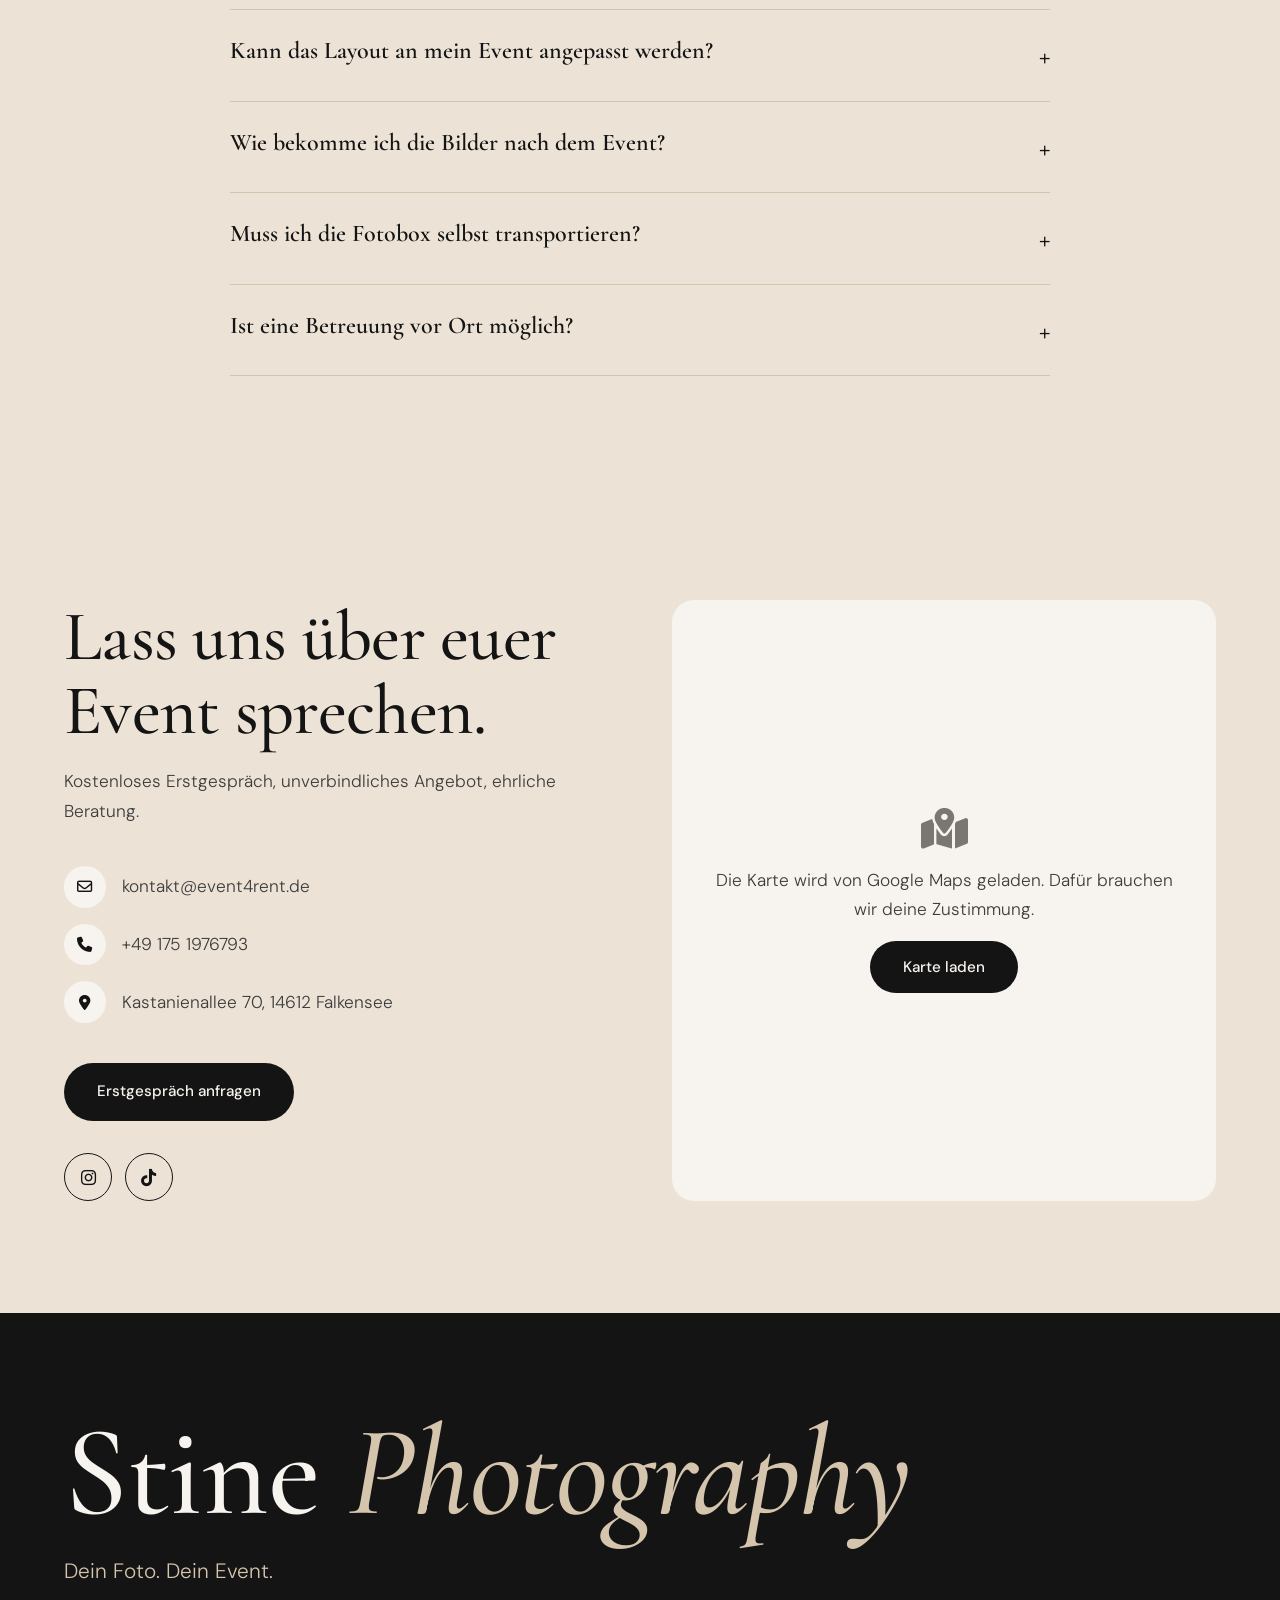
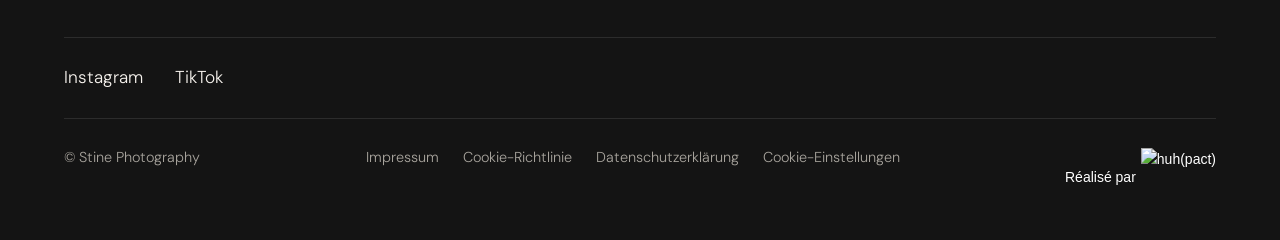
==== commit 7b912ff1: "add" ====
--- a/index.html
+++ b/index.html
@@ -44,8 +44,8 @@
 <main>
 <section class="hero" id="home">
   <div class="slides">
-    <div class="slide active" style="background-image:url('/img/3-3.jpeg')"></div>
-    <div class="slide" style="background-image:url('/img/4-1.jpeg')"></div>
+     <div class="slide active" style="background-image:url('/img/4.jpeg')"></div>
+    <div class="slide" style="background-image:url('/img/2.jpeg')"></div>
     <div class="slide" style="background-image:url('/img/3.jpeg')"></div>
   </div>
   <div class="hero-inner">
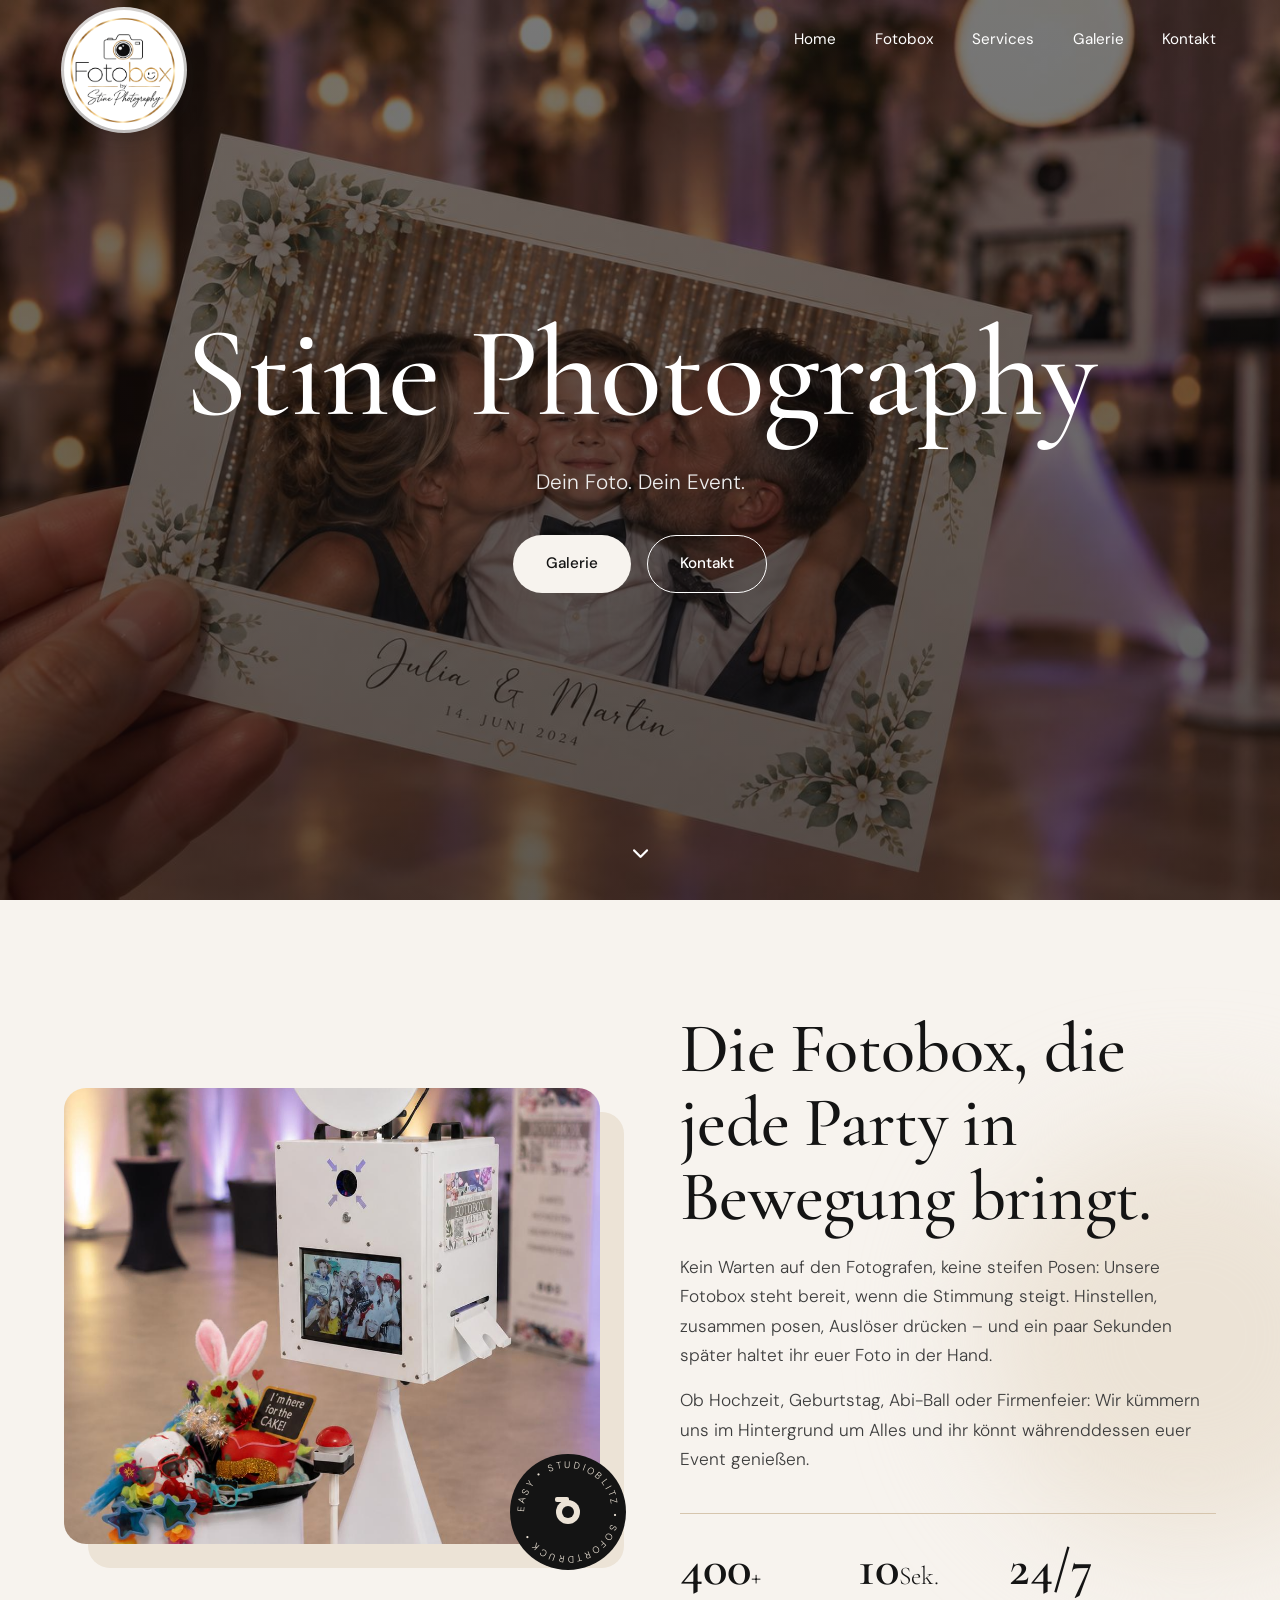
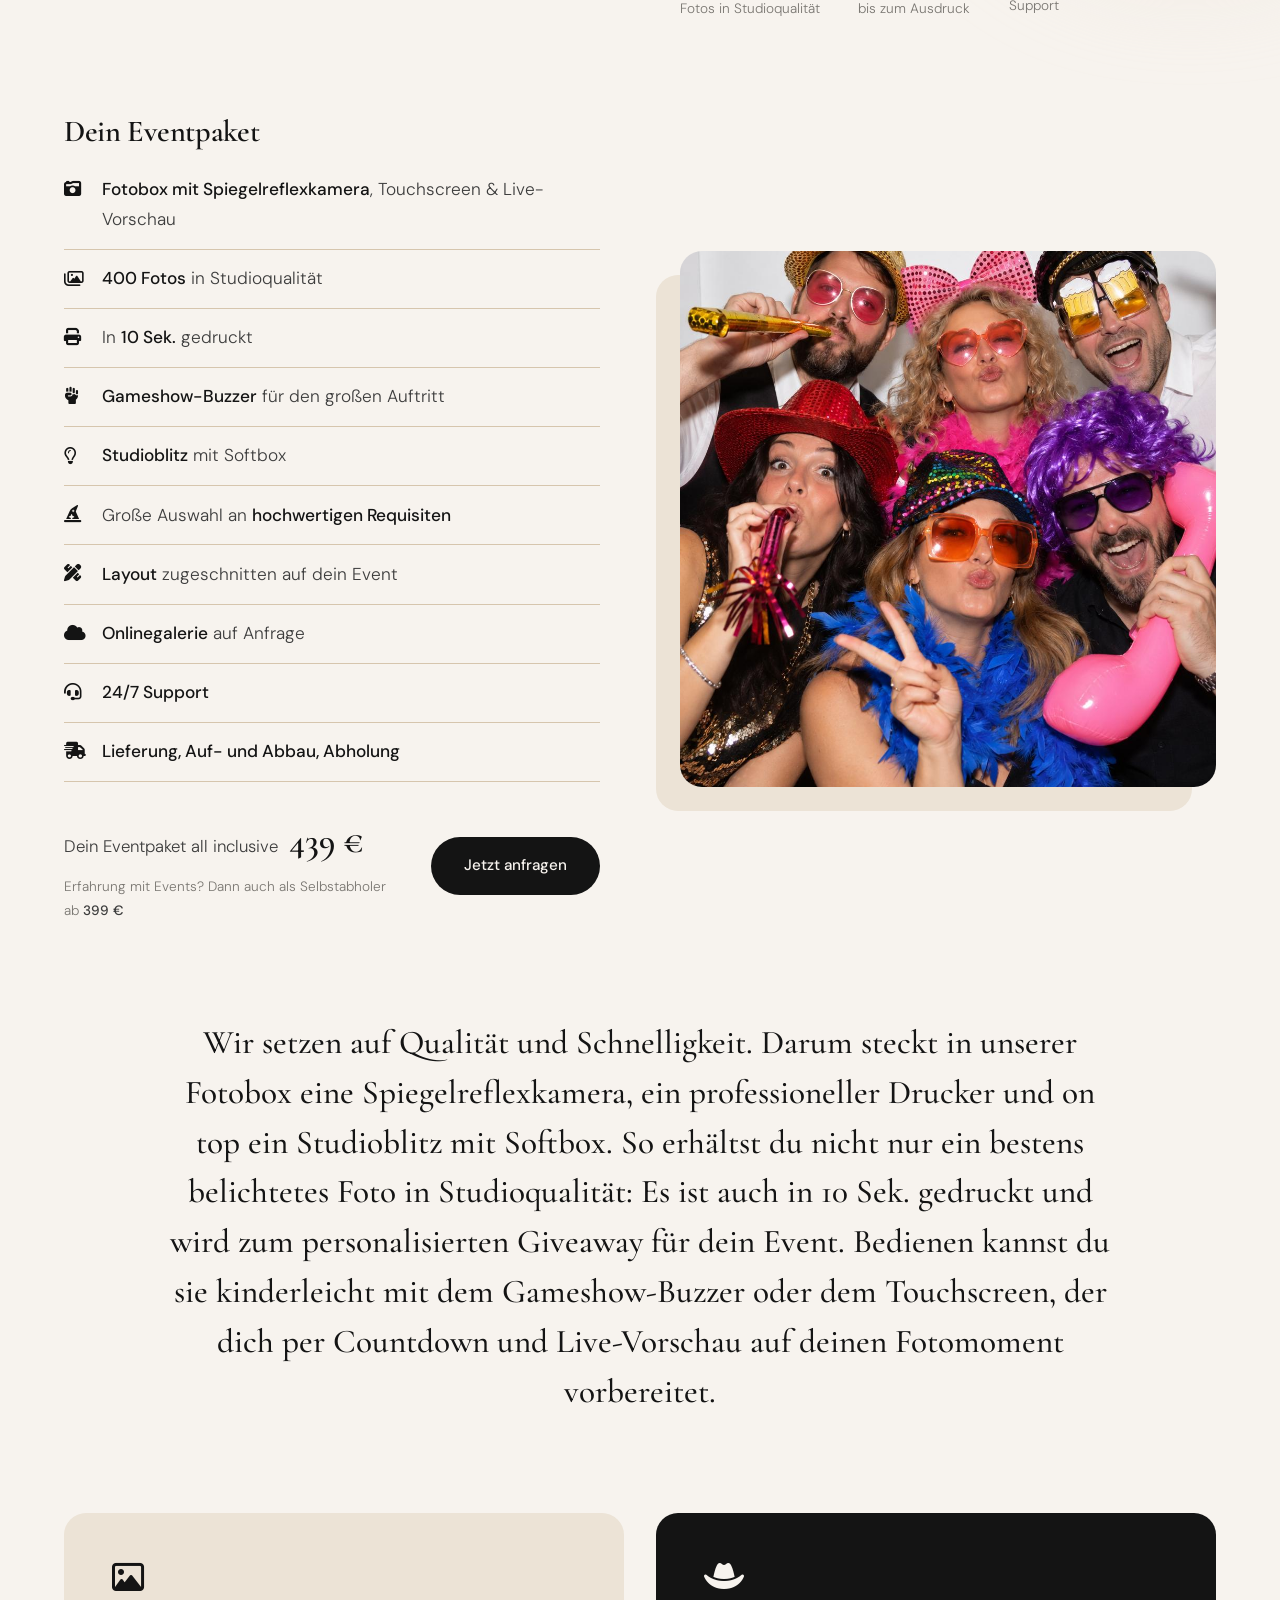
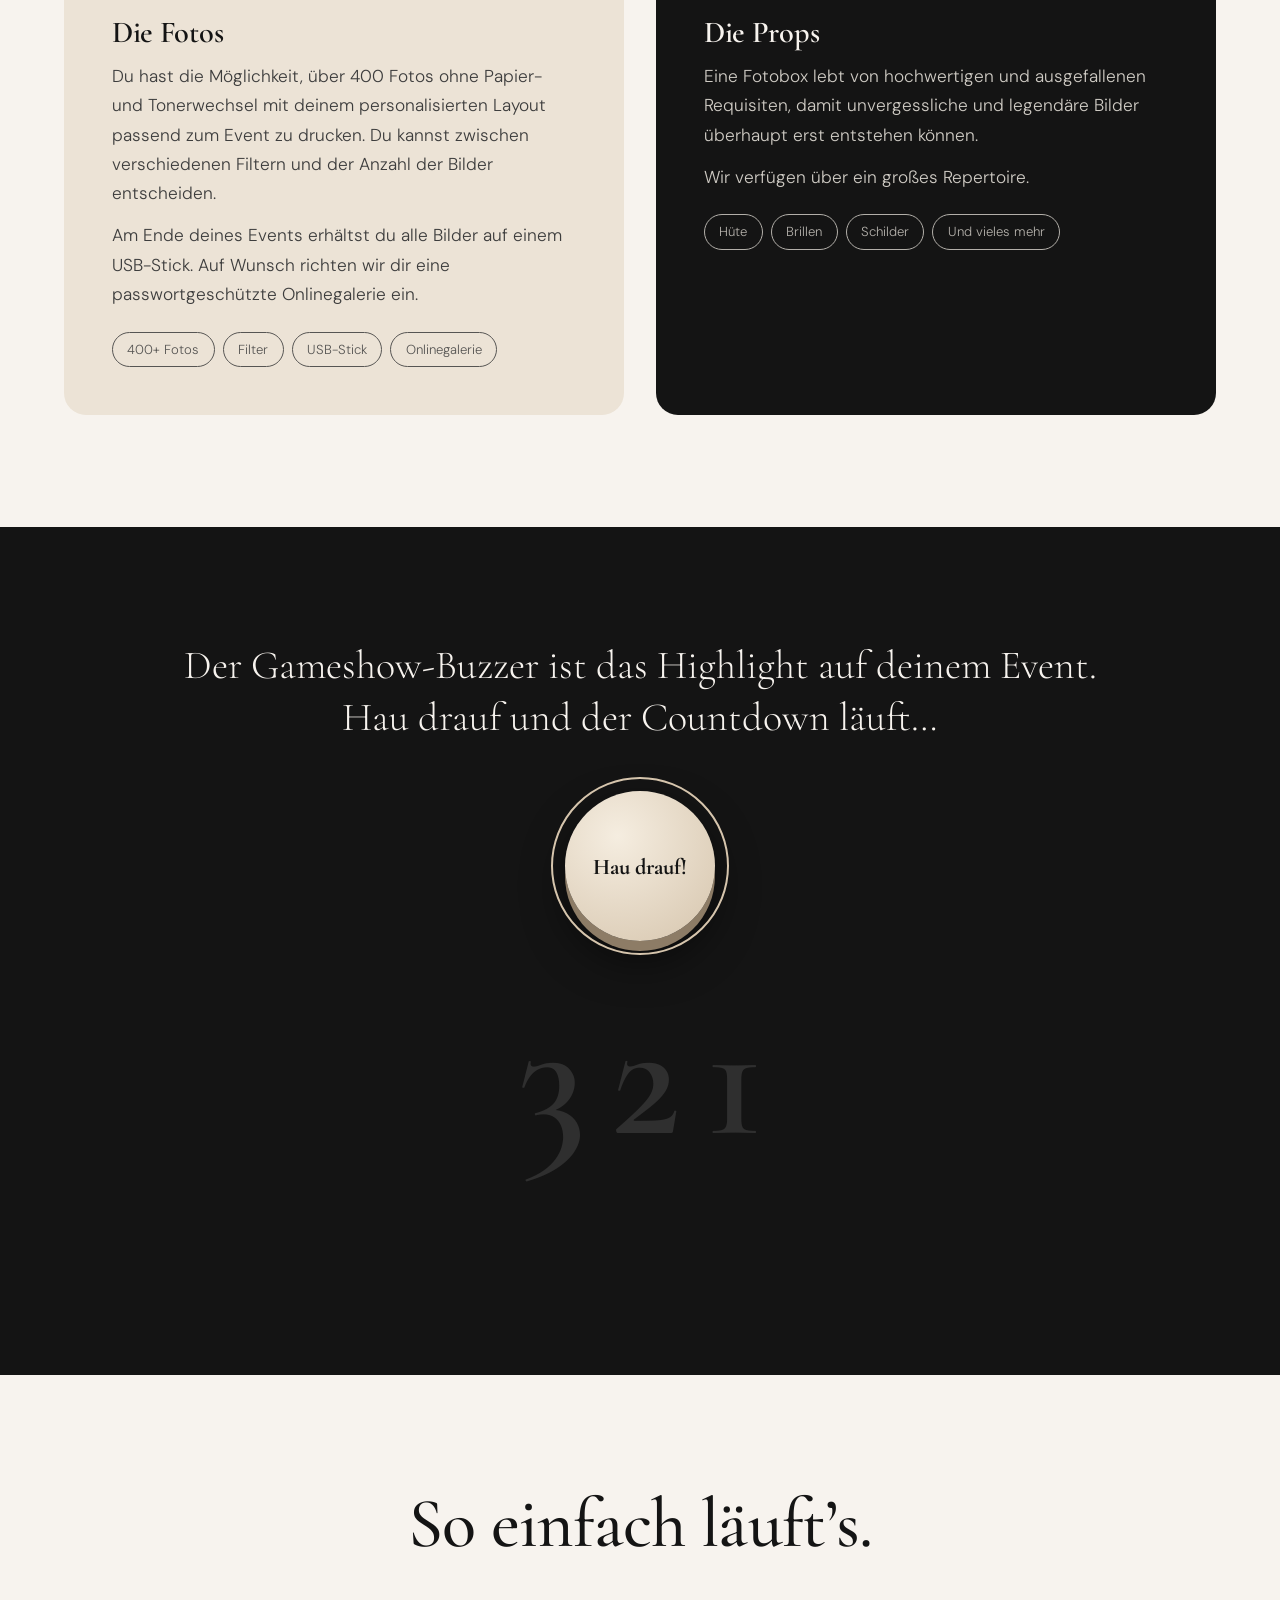
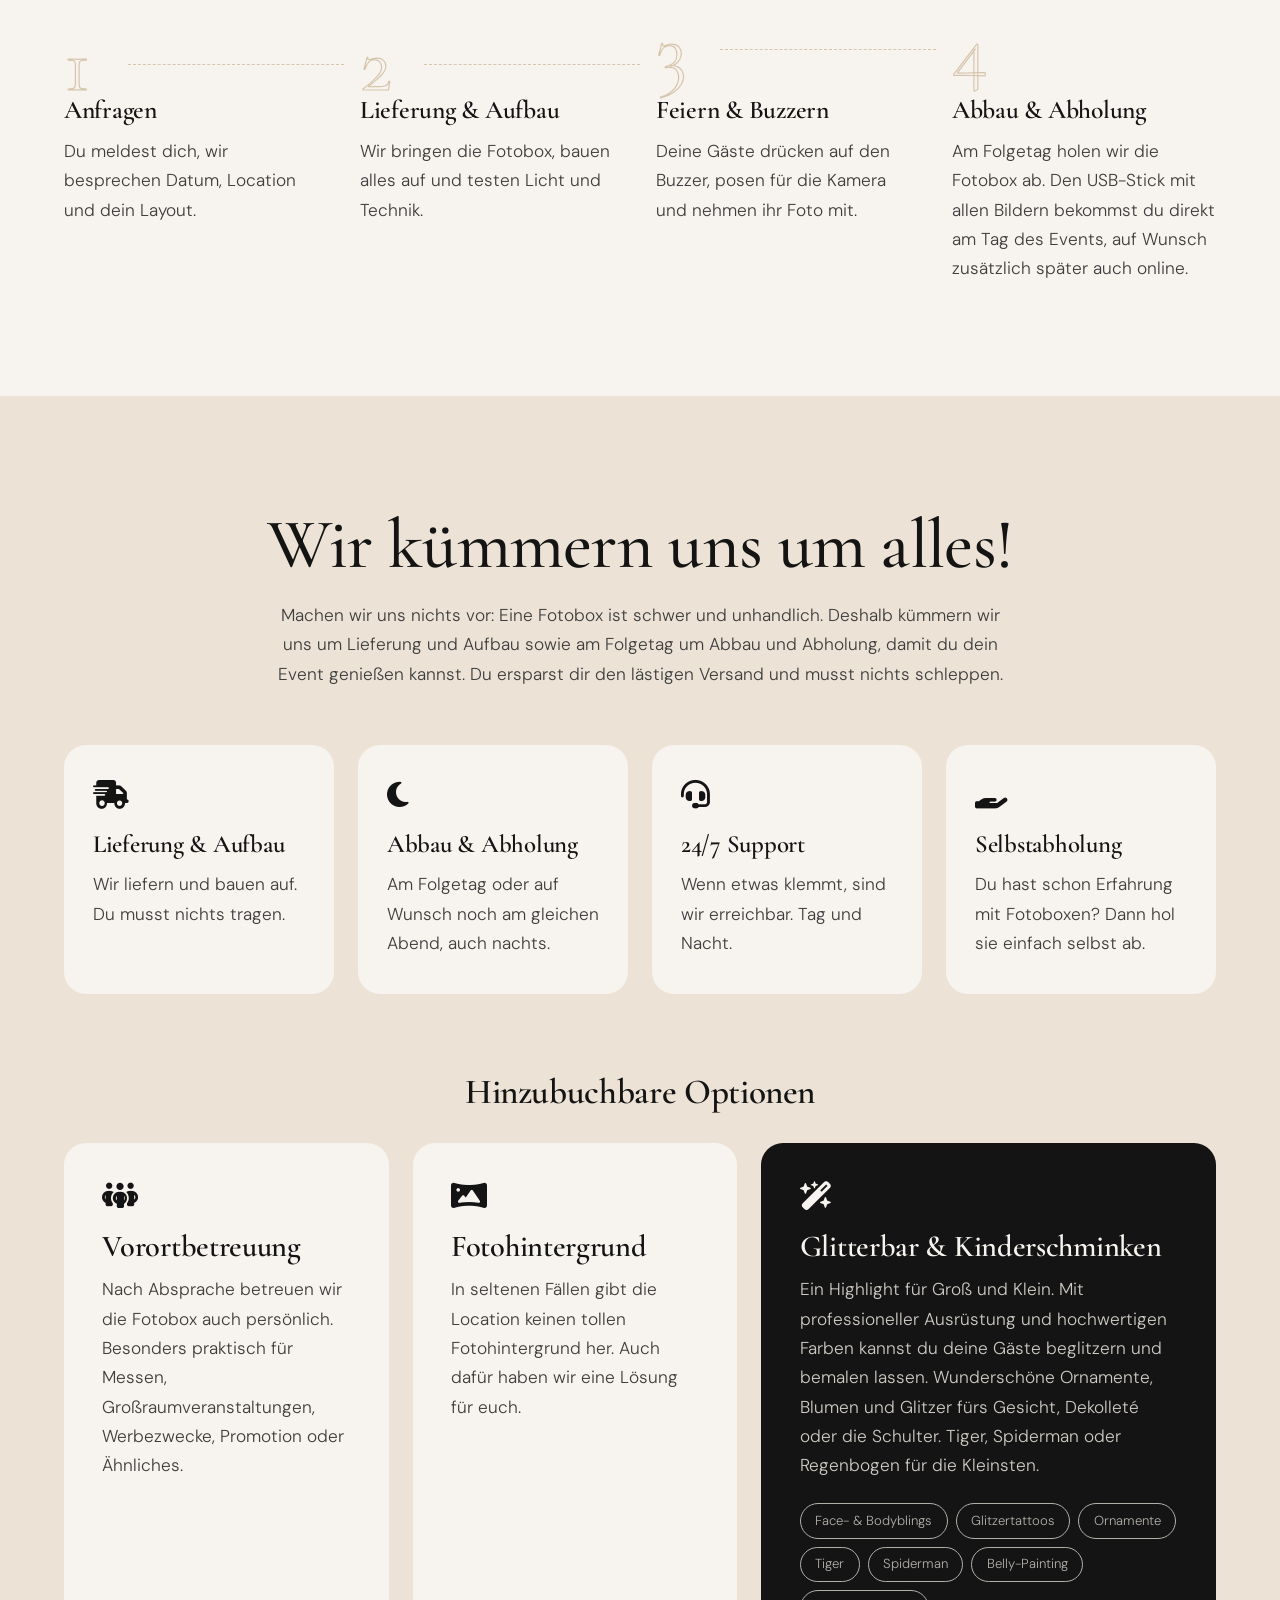
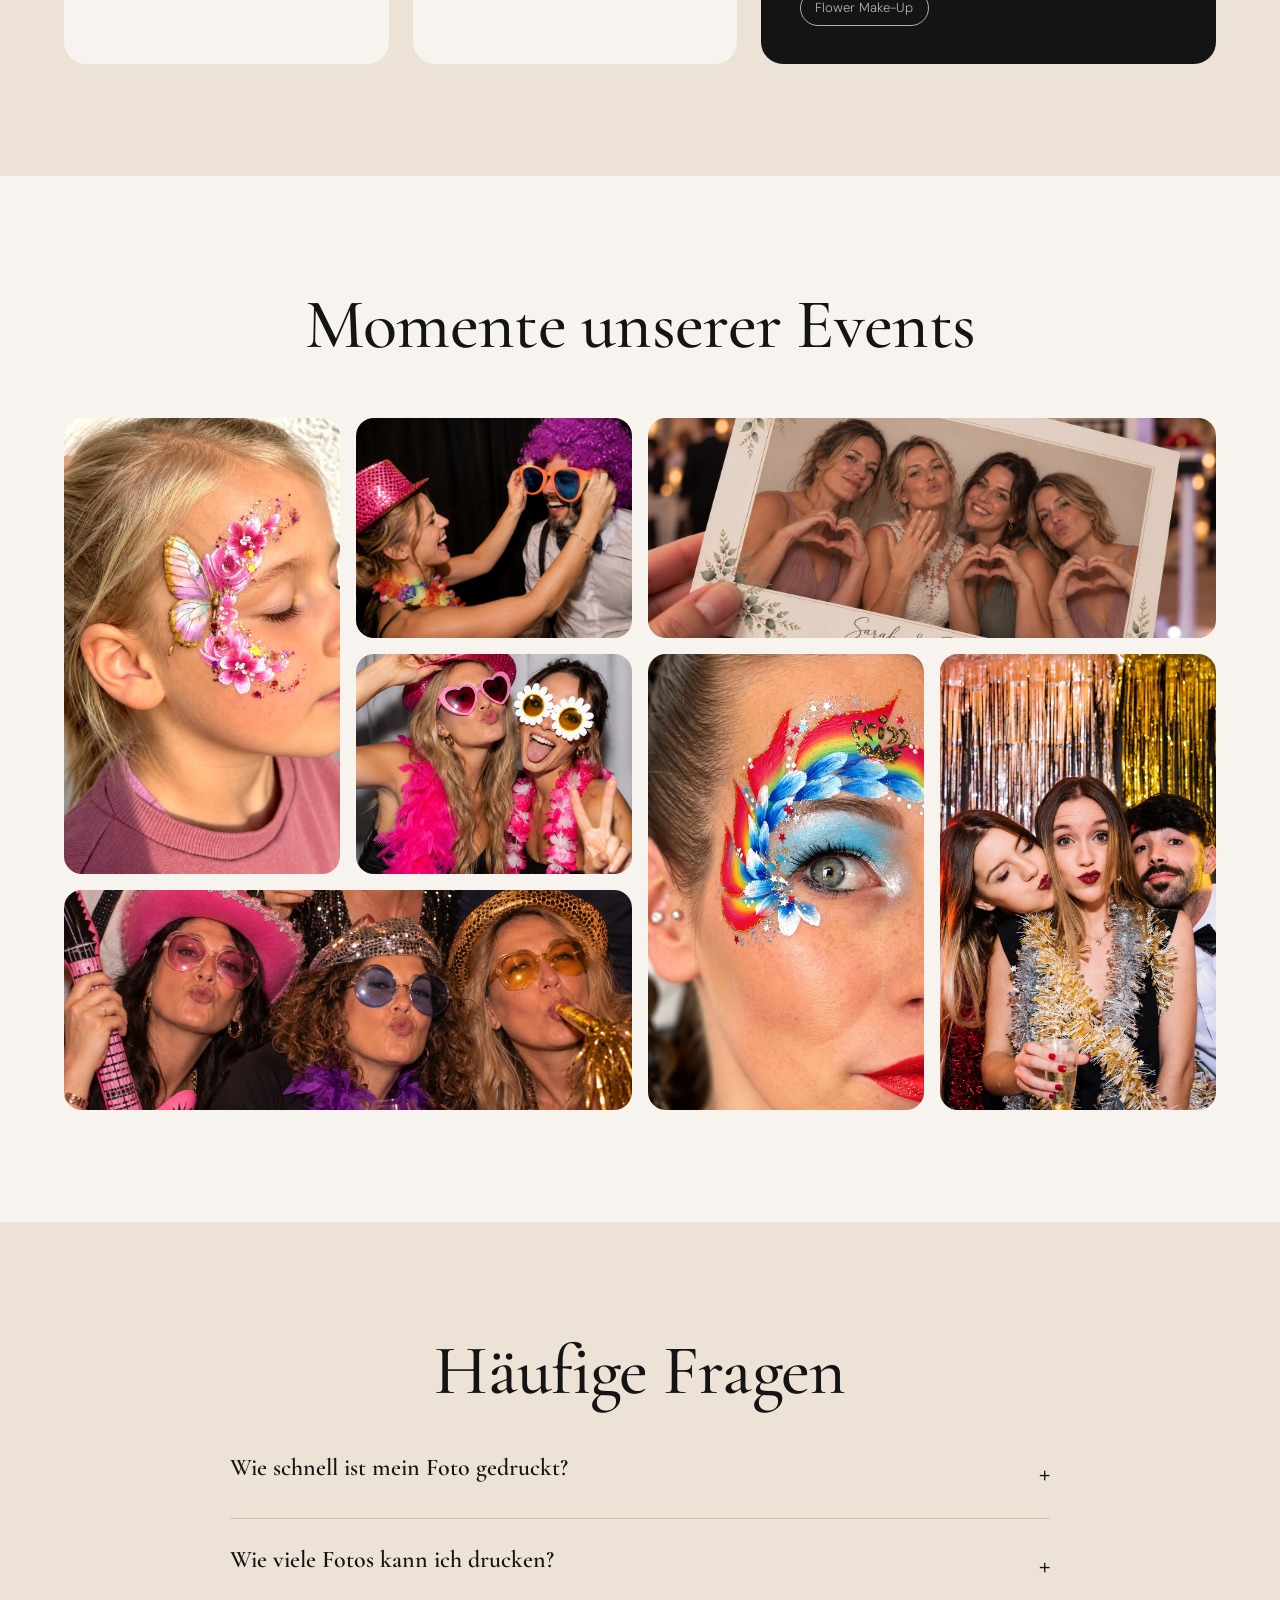
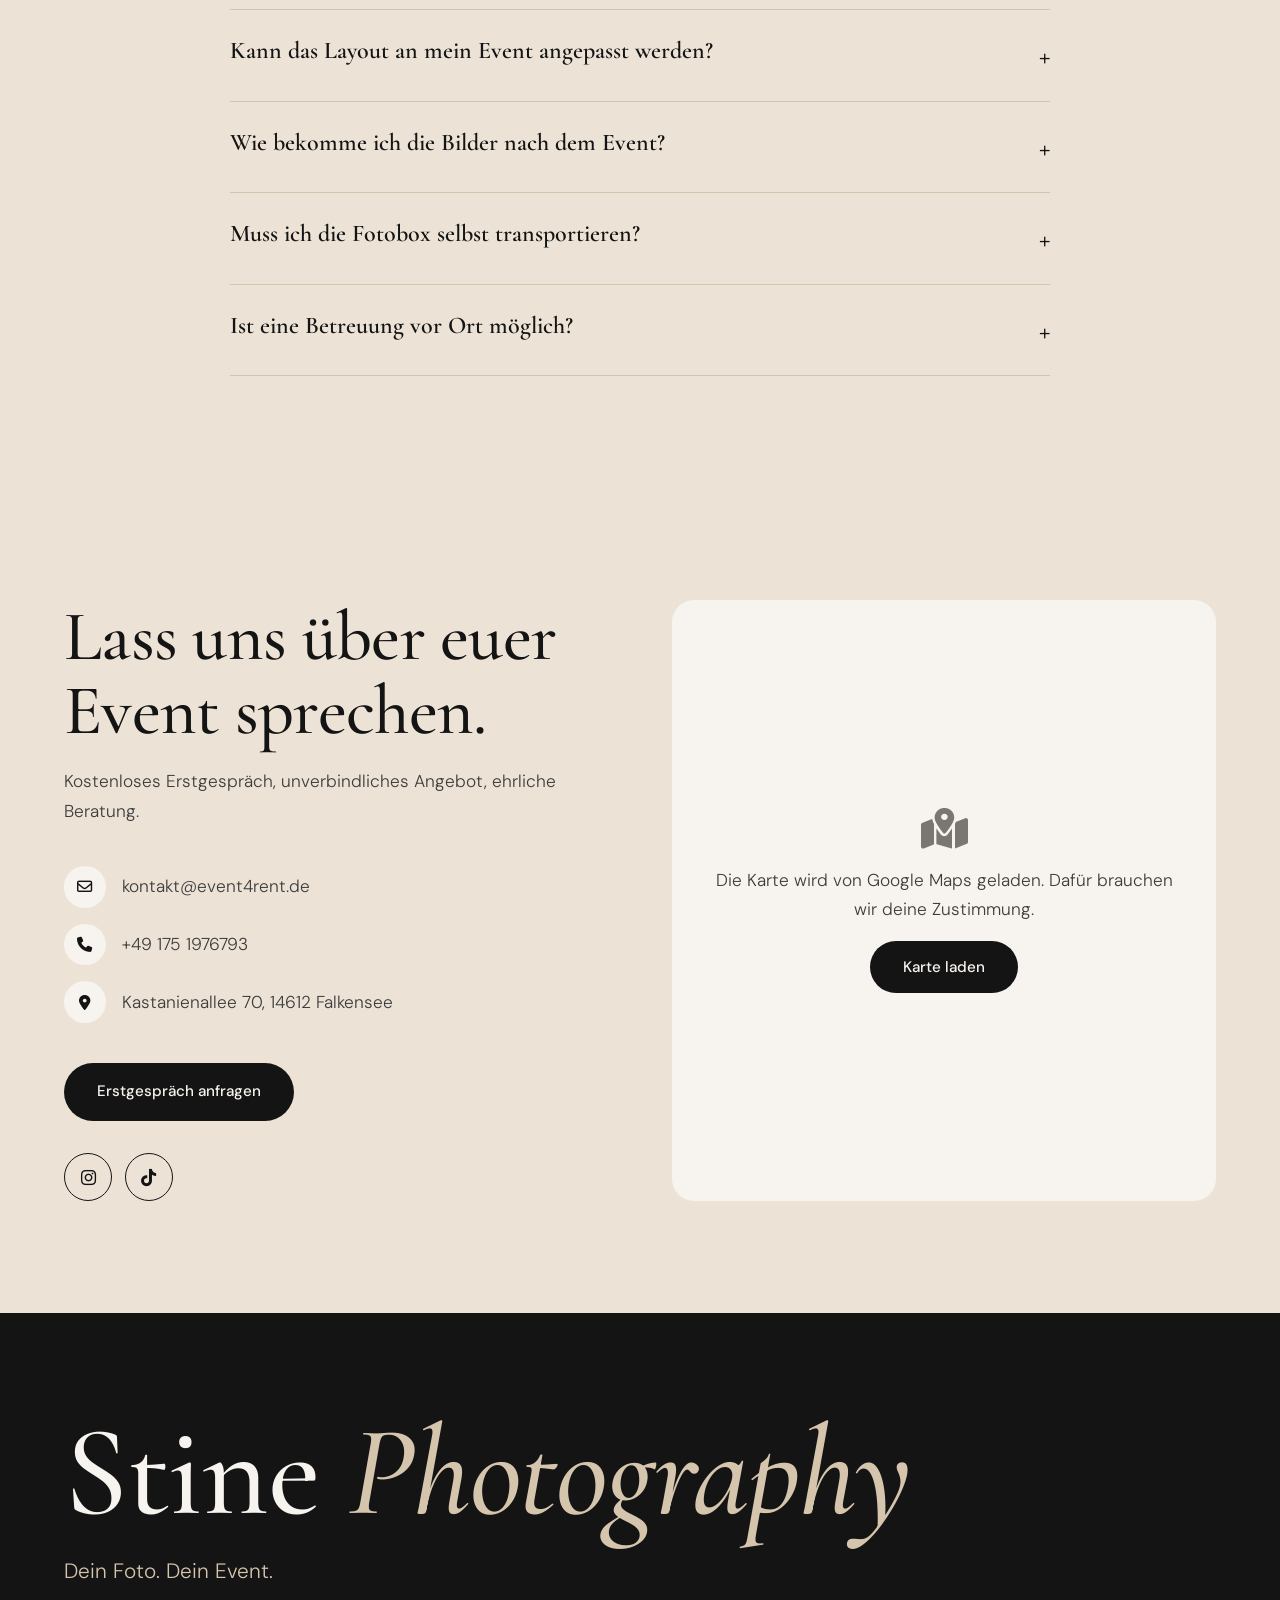
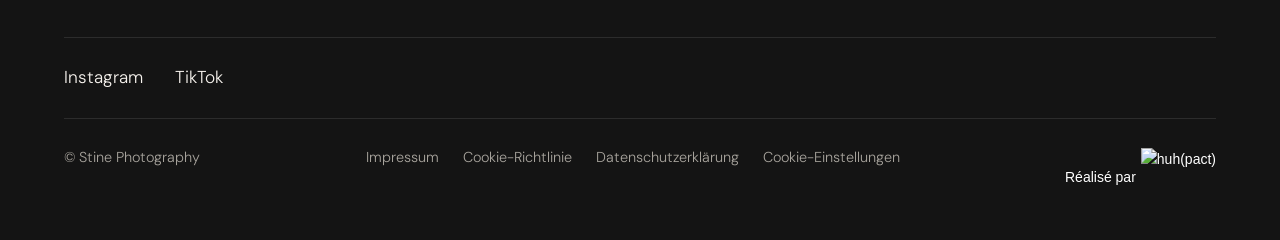
==== commit 94d489eb: "add" ====
--- a/index.html
+++ b/index.html
@@ -92,7 +92,7 @@
       </ul>
       <div class="price-row"><div class="price-info"><p>Dein Eventpaket all inclusive <b>439&nbsp;€</b></p><p class="price-sub">Erfahrung mit Events? Dann auch als Selbstabholer ab&nbsp;<span>399&nbsp;€</span></p></div><a href="#kontakt" class="btn btn-dark">Jetzt anfragen</a></div>
     </div>
-    <div class="img-frame tall" data-aos="fade-left"><img src="/img/7.jpeg" alt="Eventpaket mit Fotobox" loading="lazy"></div>
+    <div class="img-frame tall" data-aos="fade-left"><img src="/img/3-3.jpeg" alt="Eventpaket mit Fotobox" loading="lazy"></div>
   </div>
 
   <div class="wrap statement" data-aos="fade-up">
@@ -156,7 +156,7 @@
       <figure class="g wide" data-aos="fade-up"><img loading="lazy" src="/img/2.3.jpeg" alt="Gedeckter Tisch bei einer Feier"></figure>
       <figure class="g" data-aos="fade-up"><img loading="lazy" src="/img/4-4.jpeg" alt="Freunde lachen gemeinsam"></figure>
       <figure class="g tall" data-aos="fade-up"><img loading="lazy" src="/img/2.4.jpeg" alt="Partystimmung"></figure>
-      <figure class="g tall" data-aos="fade-up"><img loading="lazy" src="/img/4-2.jpeg" alt="Feier mit Lichterkette"></figure>
+      <figure class="g tall" data-aos="fade-up"><img loading="lazy" src="/img/4-6.jpeg" alt="Feier mit Lichterkette"></figure>
       <figure class="g wide" data-aos="fade-up"><img loading="lazy" src="/img/4-3.jpeg" alt="Geburtstagsfeier"></figure>
      
     </div>
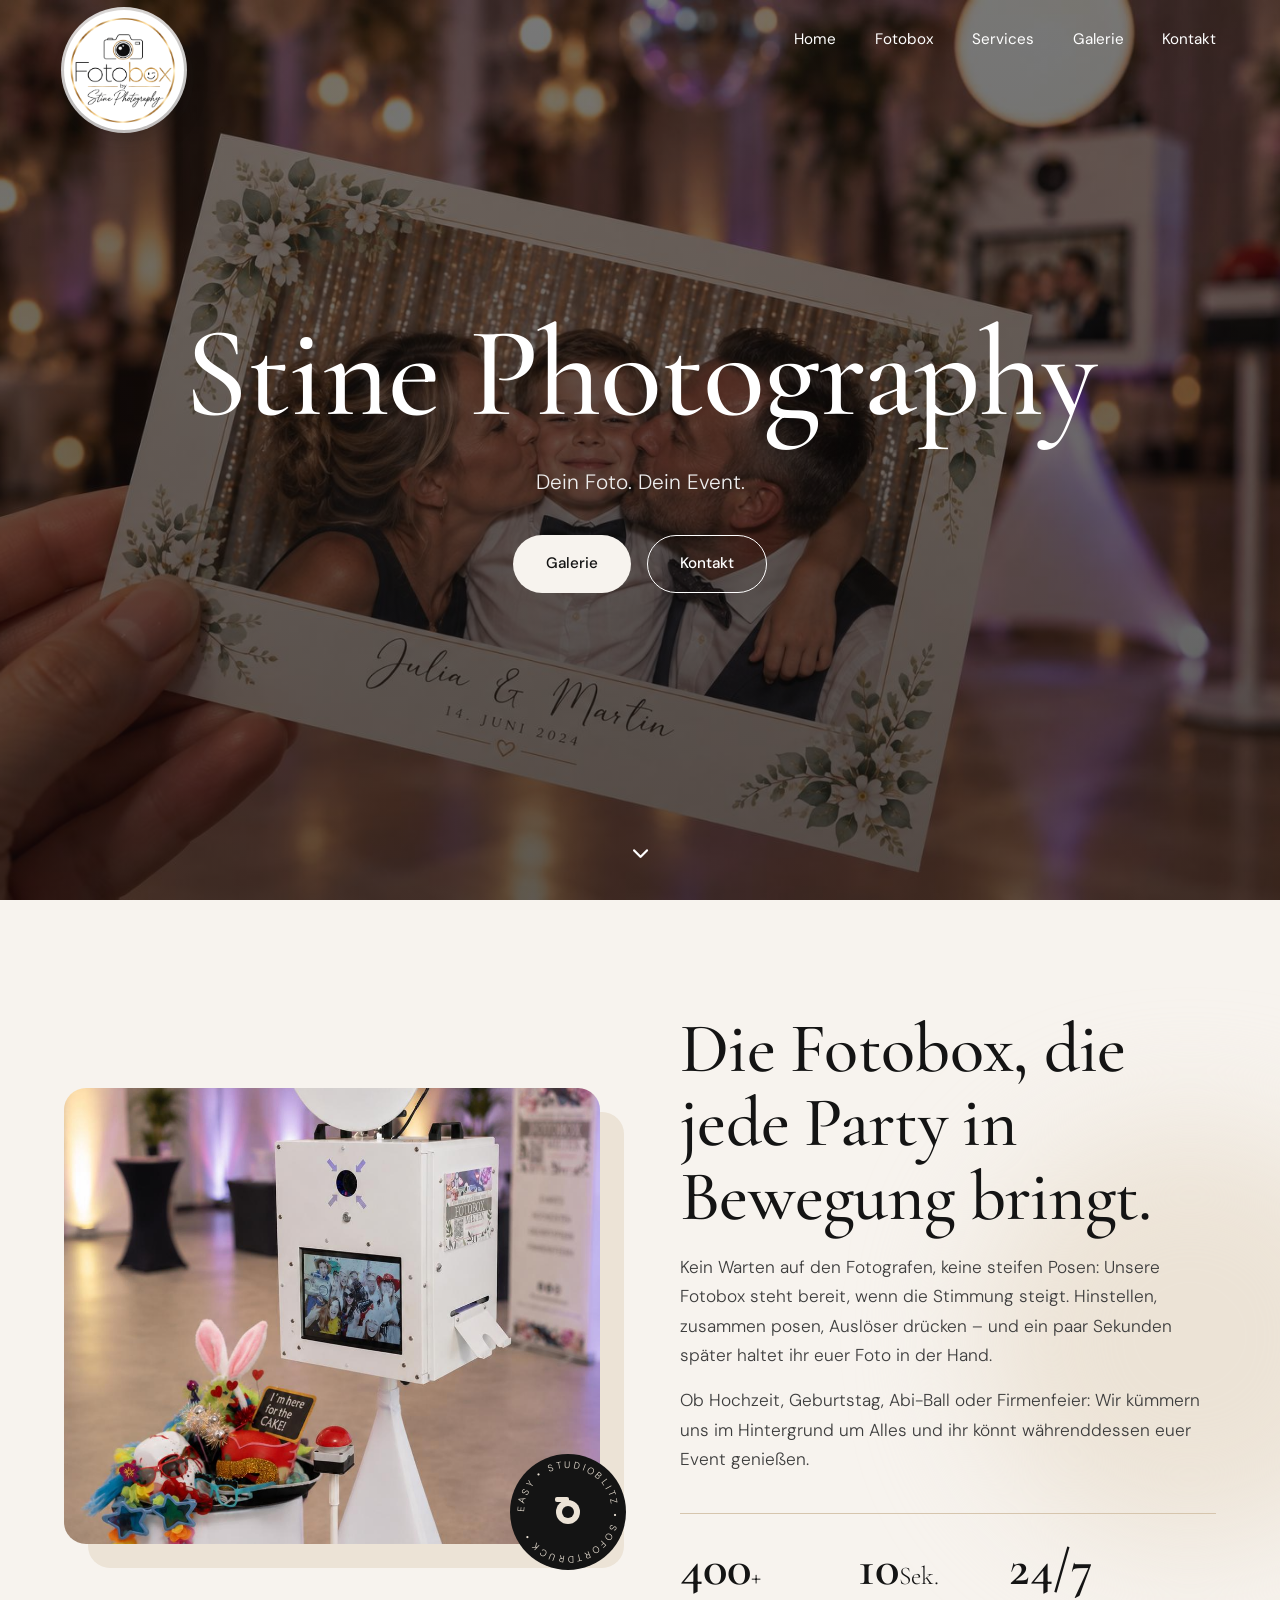
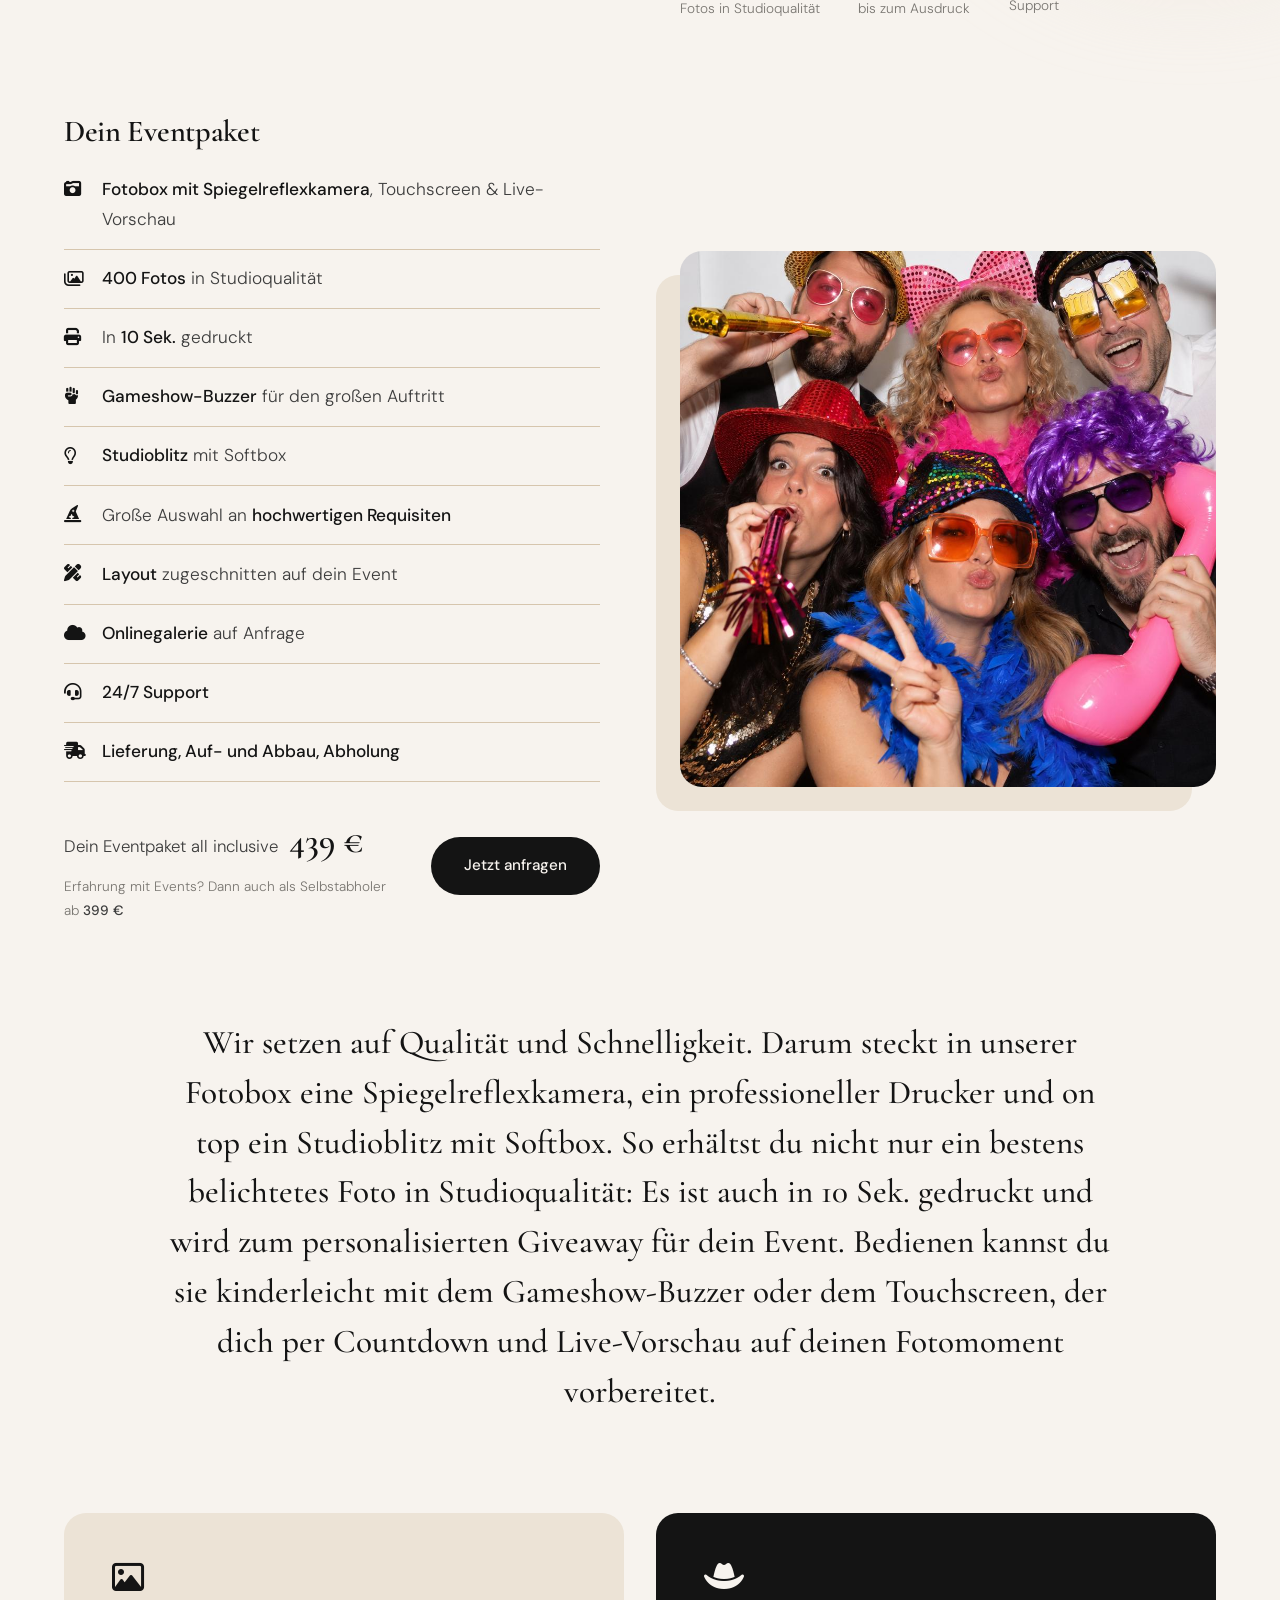
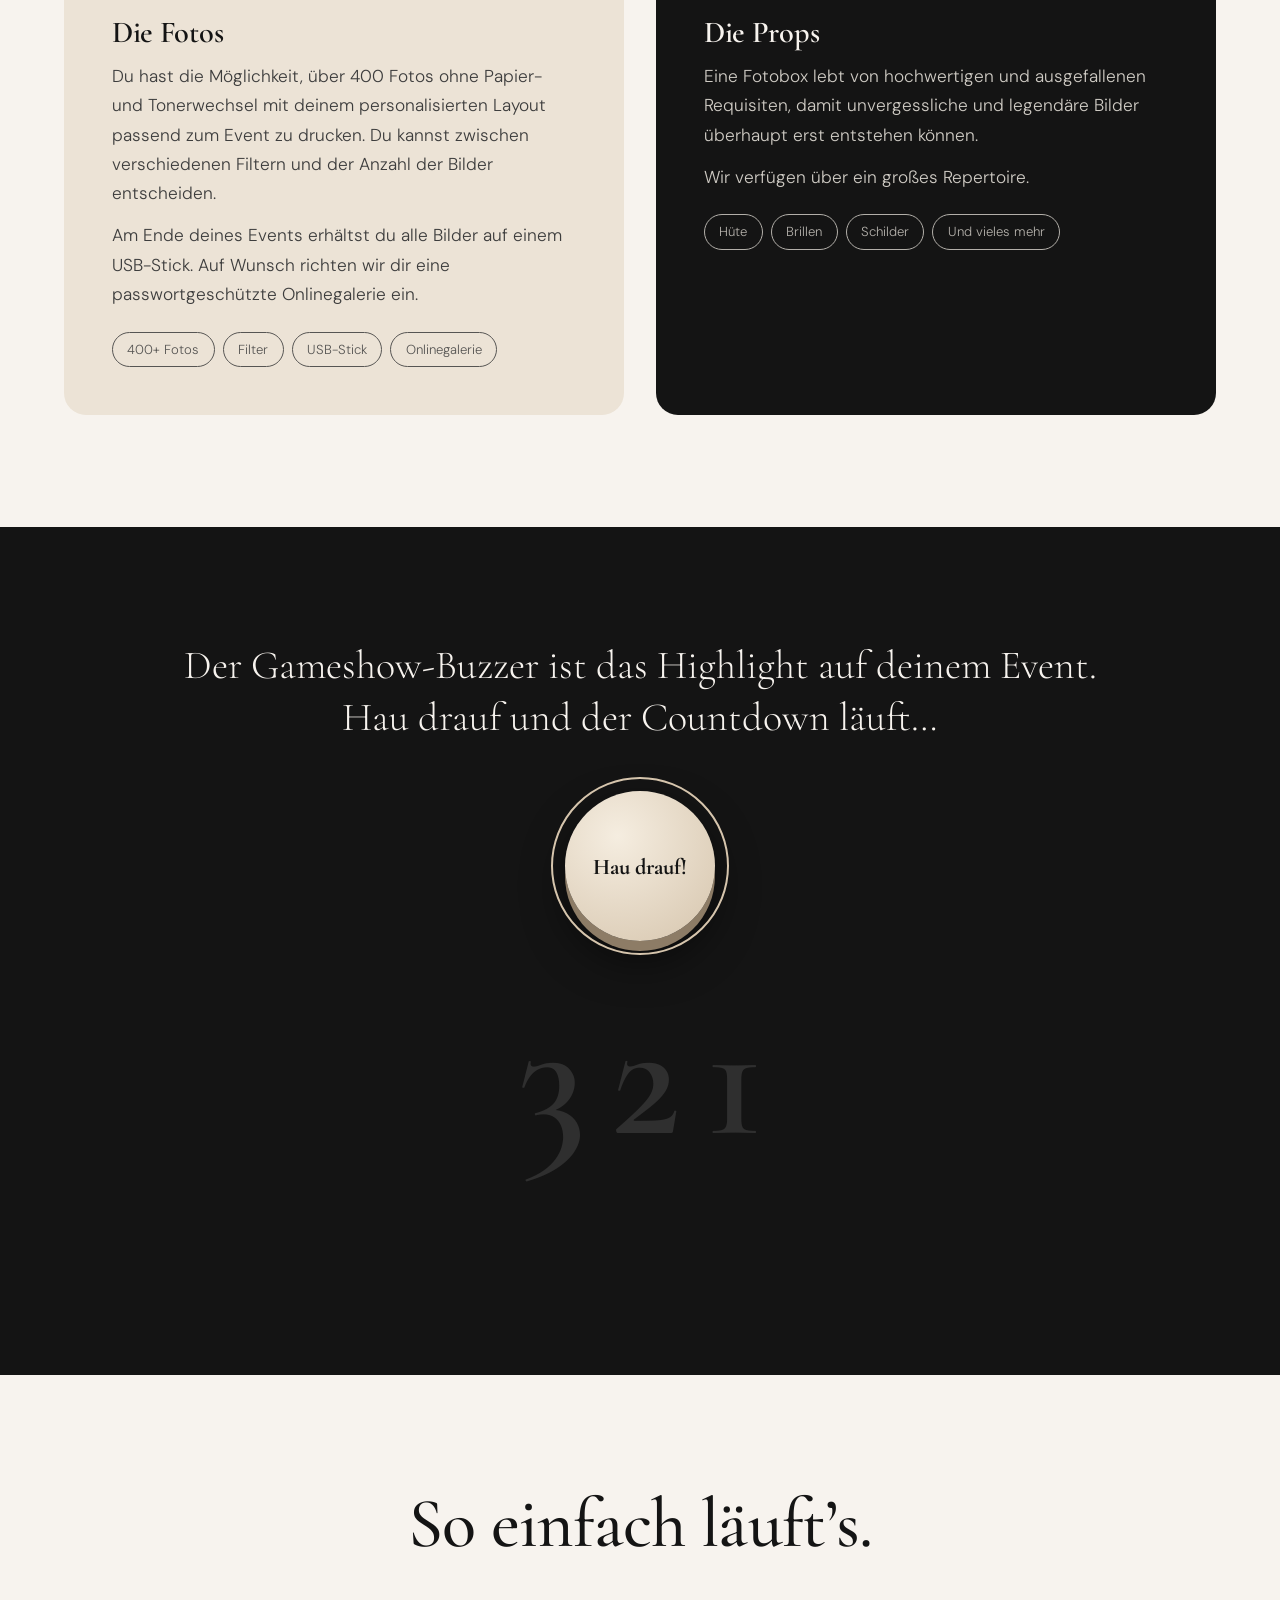
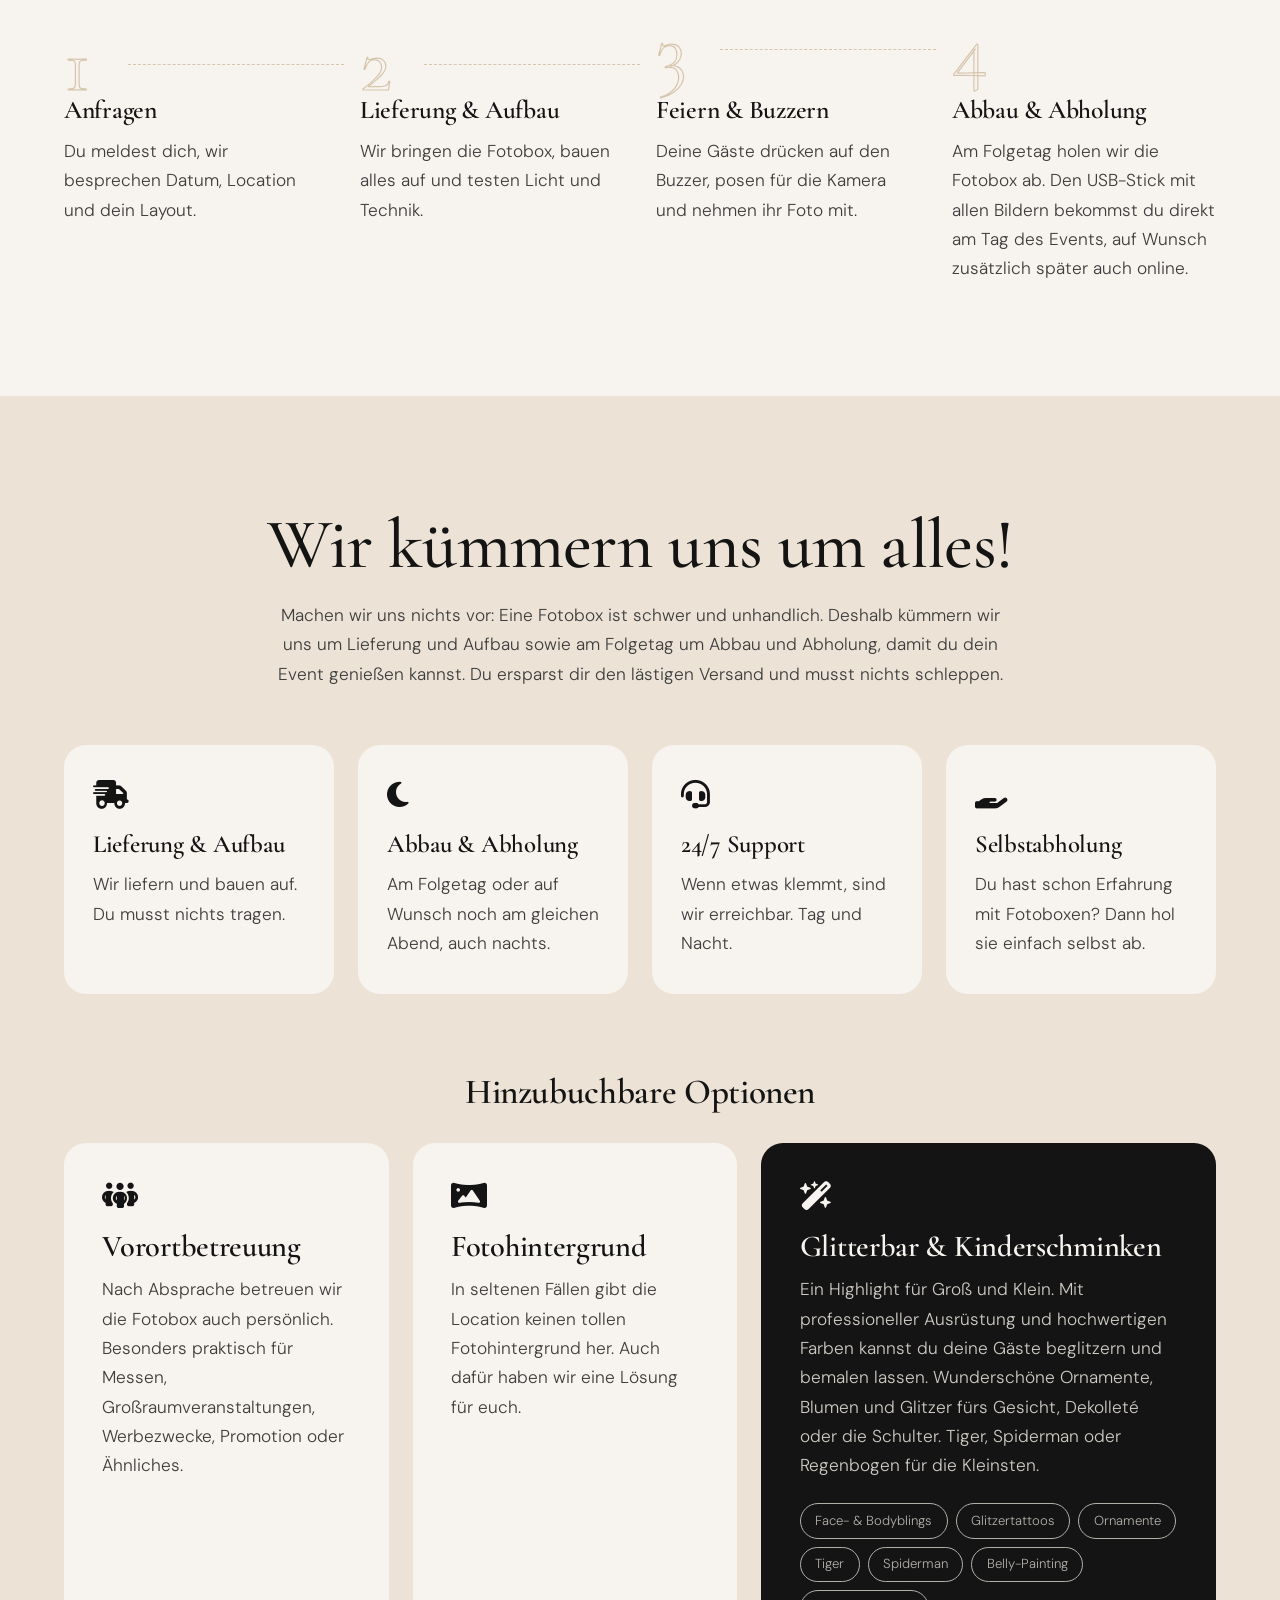
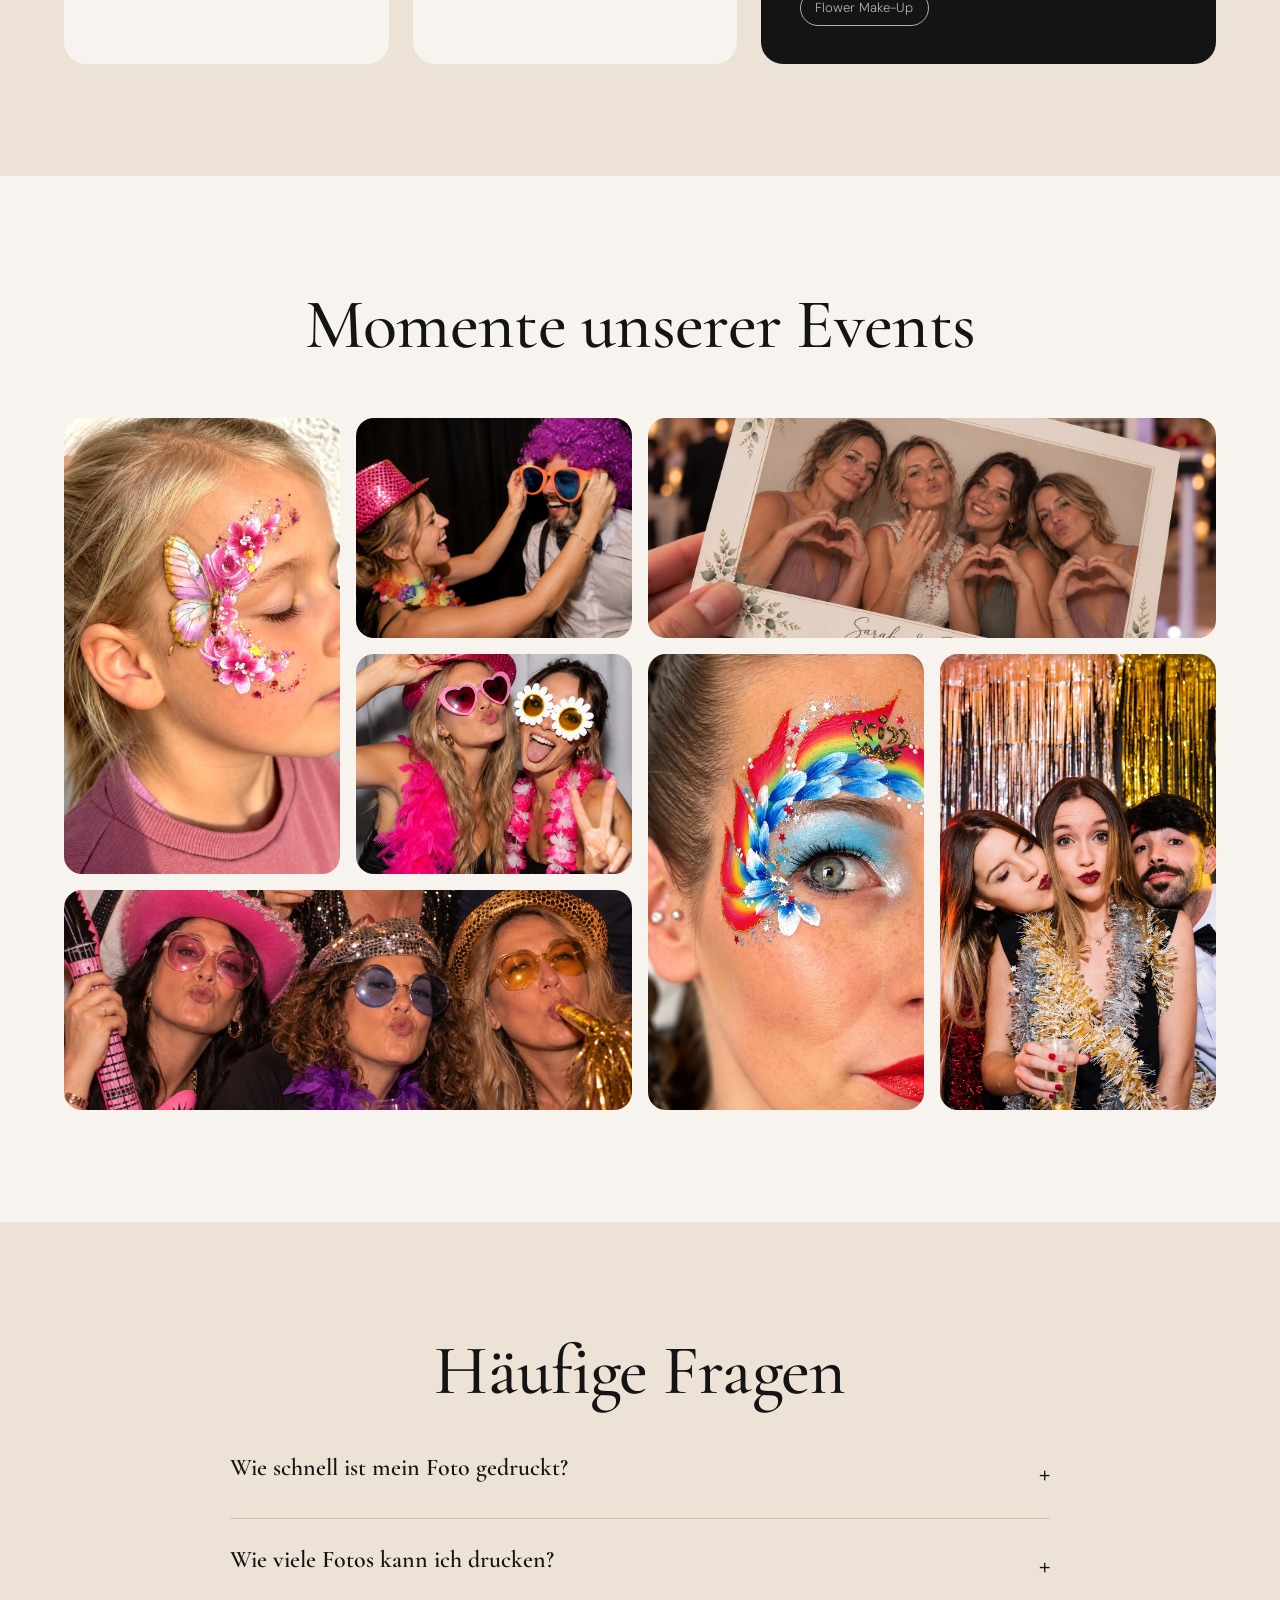
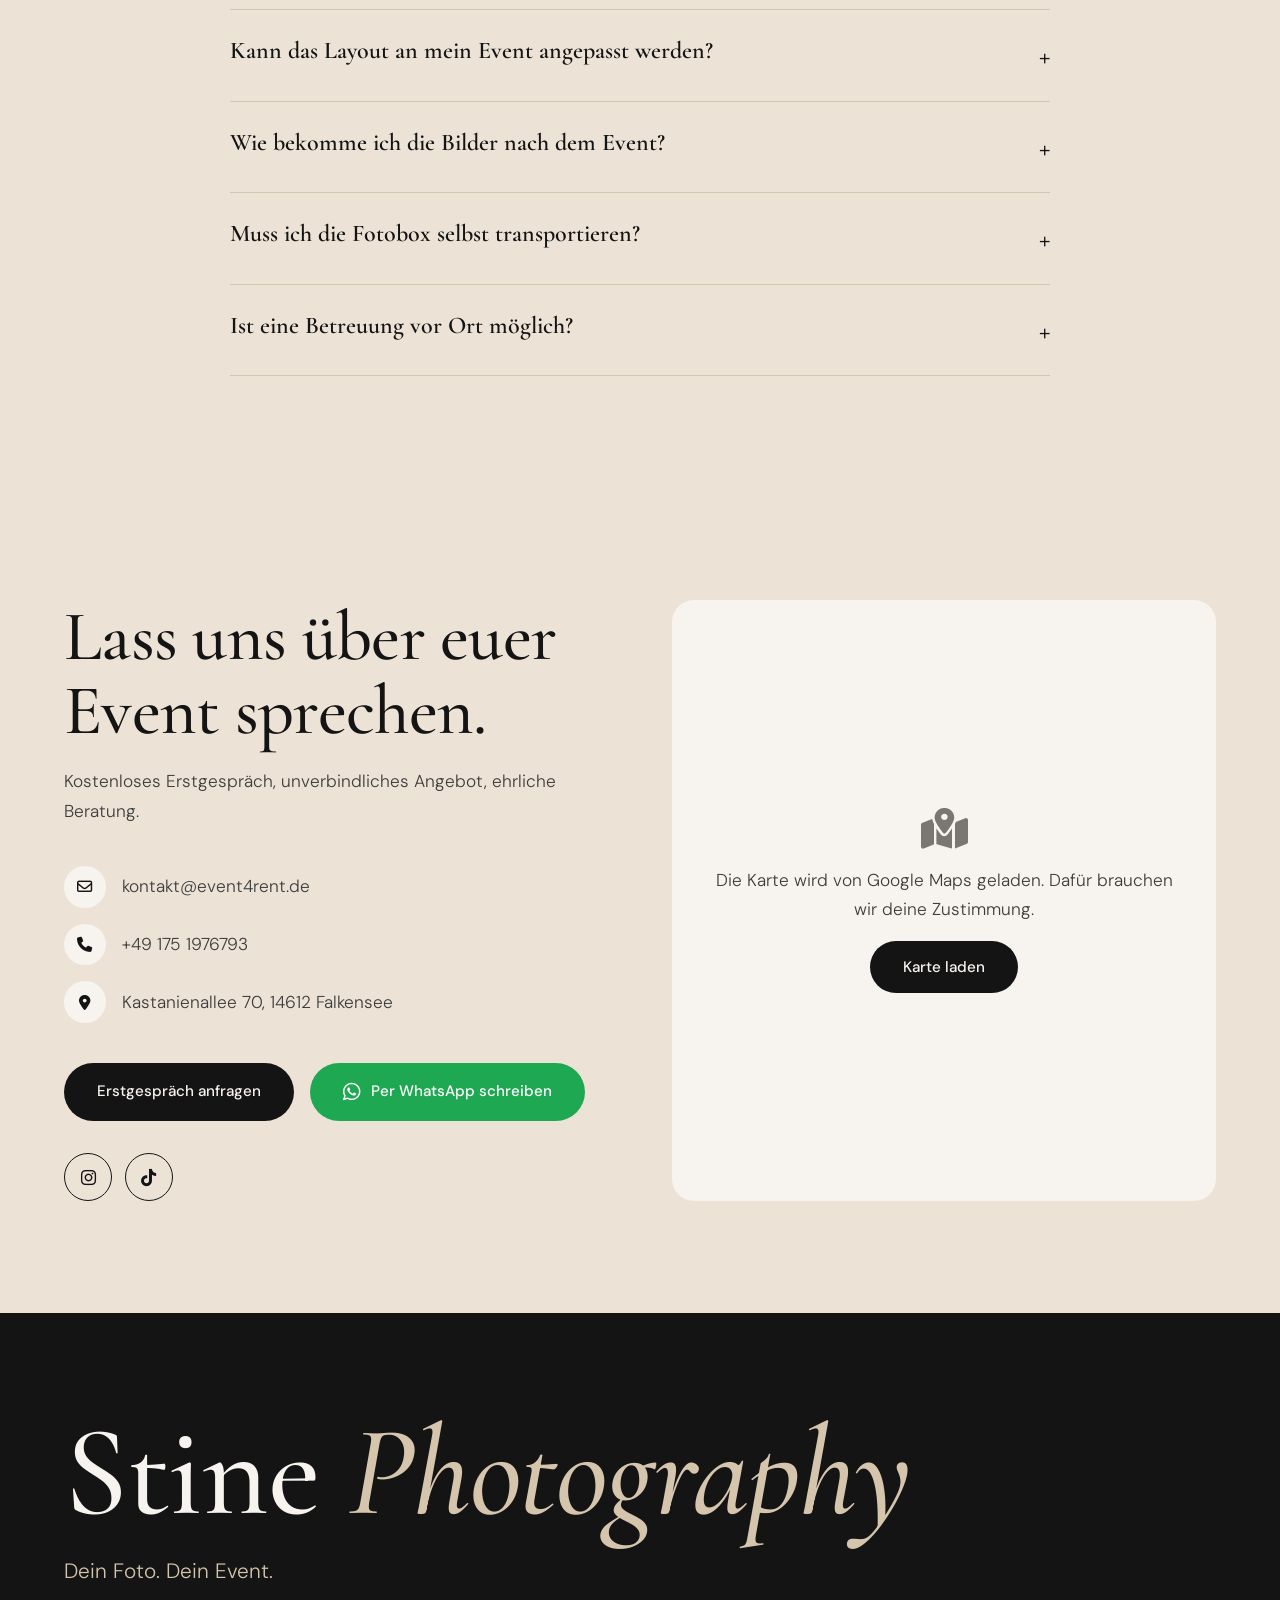
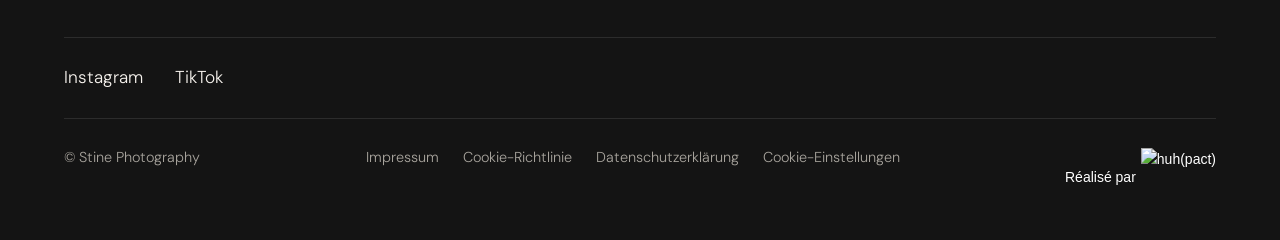
==== commit 93e29d25: "add" ====
--- a/index.html
+++ b/index.html
@@ -187,7 +187,10 @@
         <li><i class="fa-solid fa-phone"></i><a href="tel:+491751976793">+49 175 1976793</a></li>
         <li><i class="fa-solid fa-location-dot"></i><span>Kastanienallee 70, 14612 Falkensee</span></li>
       </ul>
-      <a class="btn btn-dark" href="https://calendly.com/tom_gebauer/">Erstgespräch anfragen</a>
+      <div class="c-actions">
+        <a class="btn btn-dark" href="https://calendly.com/tom_gebauer/">Erstgespräch anfragen</a>
+        <a class="btn btn-wa" href="https://wa.me/message/F3VLPXBJGFNUM1" target="_blank" rel="noopener"><i class="fa-brands fa-whatsapp"></i>Per WhatsApp schreiben</a>
+      </div>
       <div class="social">
         <a href="https://www.instagram.com/stinephotography/" aria-label="Instagram" target="_blank" rel="noopener"><i class="fa-brands fa-instagram"></i></a>
         <a href="https://www.tiktok.com/@event4rent_falkensee" aria-label="TikTok" target="_blank" rel="noopener"><i class="fa-brands fa-tiktok"></i></a>
--- a/style.css
+++ b/style.css
@@ -261,4 +261,8 @@
 .price-info p+p{margin-top:.3rem}
 .price-sub{font-size:.85rem!important;color:var(--ink3)!important}
 .price-sub span{font-weight:500;color:var(--ink2)}
-.price-info{flex:1 1 240px;min-width:0}+.price-info{flex:1 1 240px;min-width:0}
+.c-actions{display:flex;flex-wrap:wrap;gap:.8rem 1rem}
+.btn-wa{display:inline-flex;align-items:center;gap:.6rem;background:#1da851;color:#fff}
+.btn-wa i{font-size:1.25rem;line-height:1}
+.btn-wa:hover{background:#178f44;transform:translateY(-2px)}
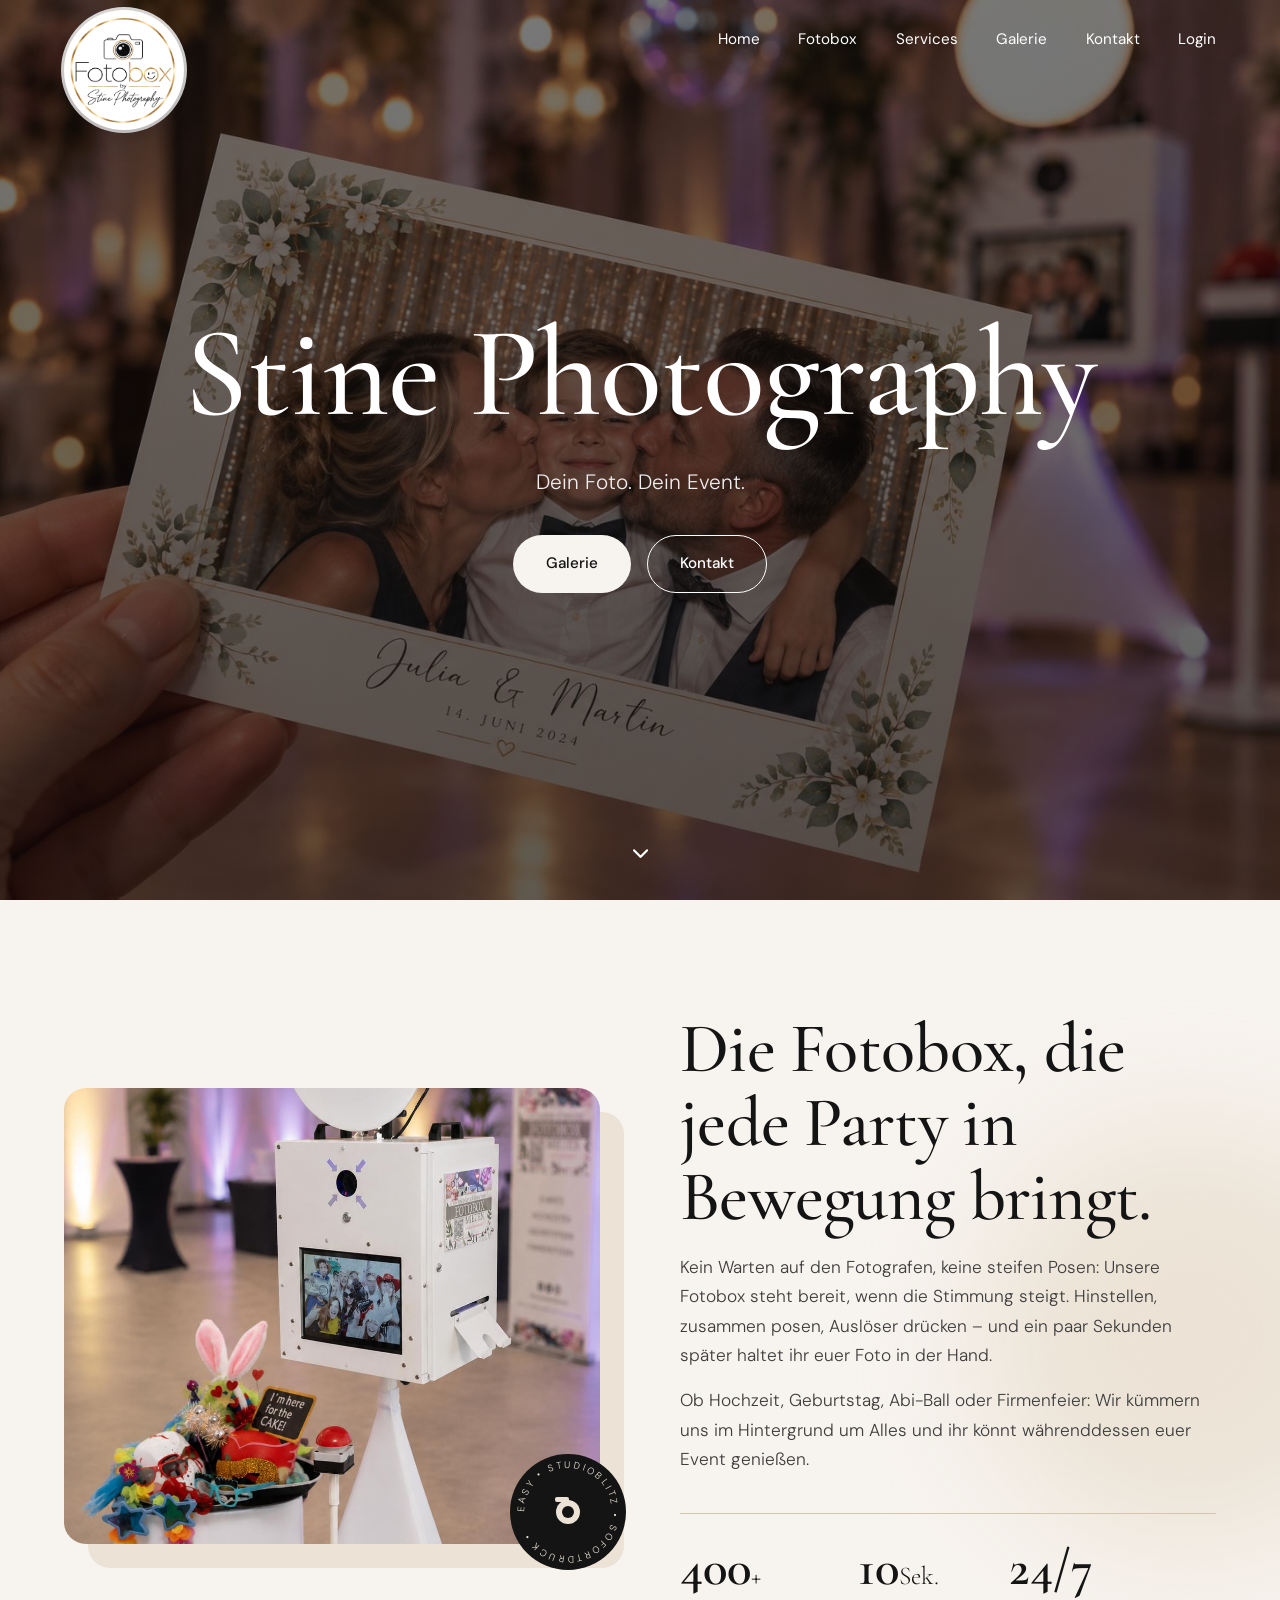
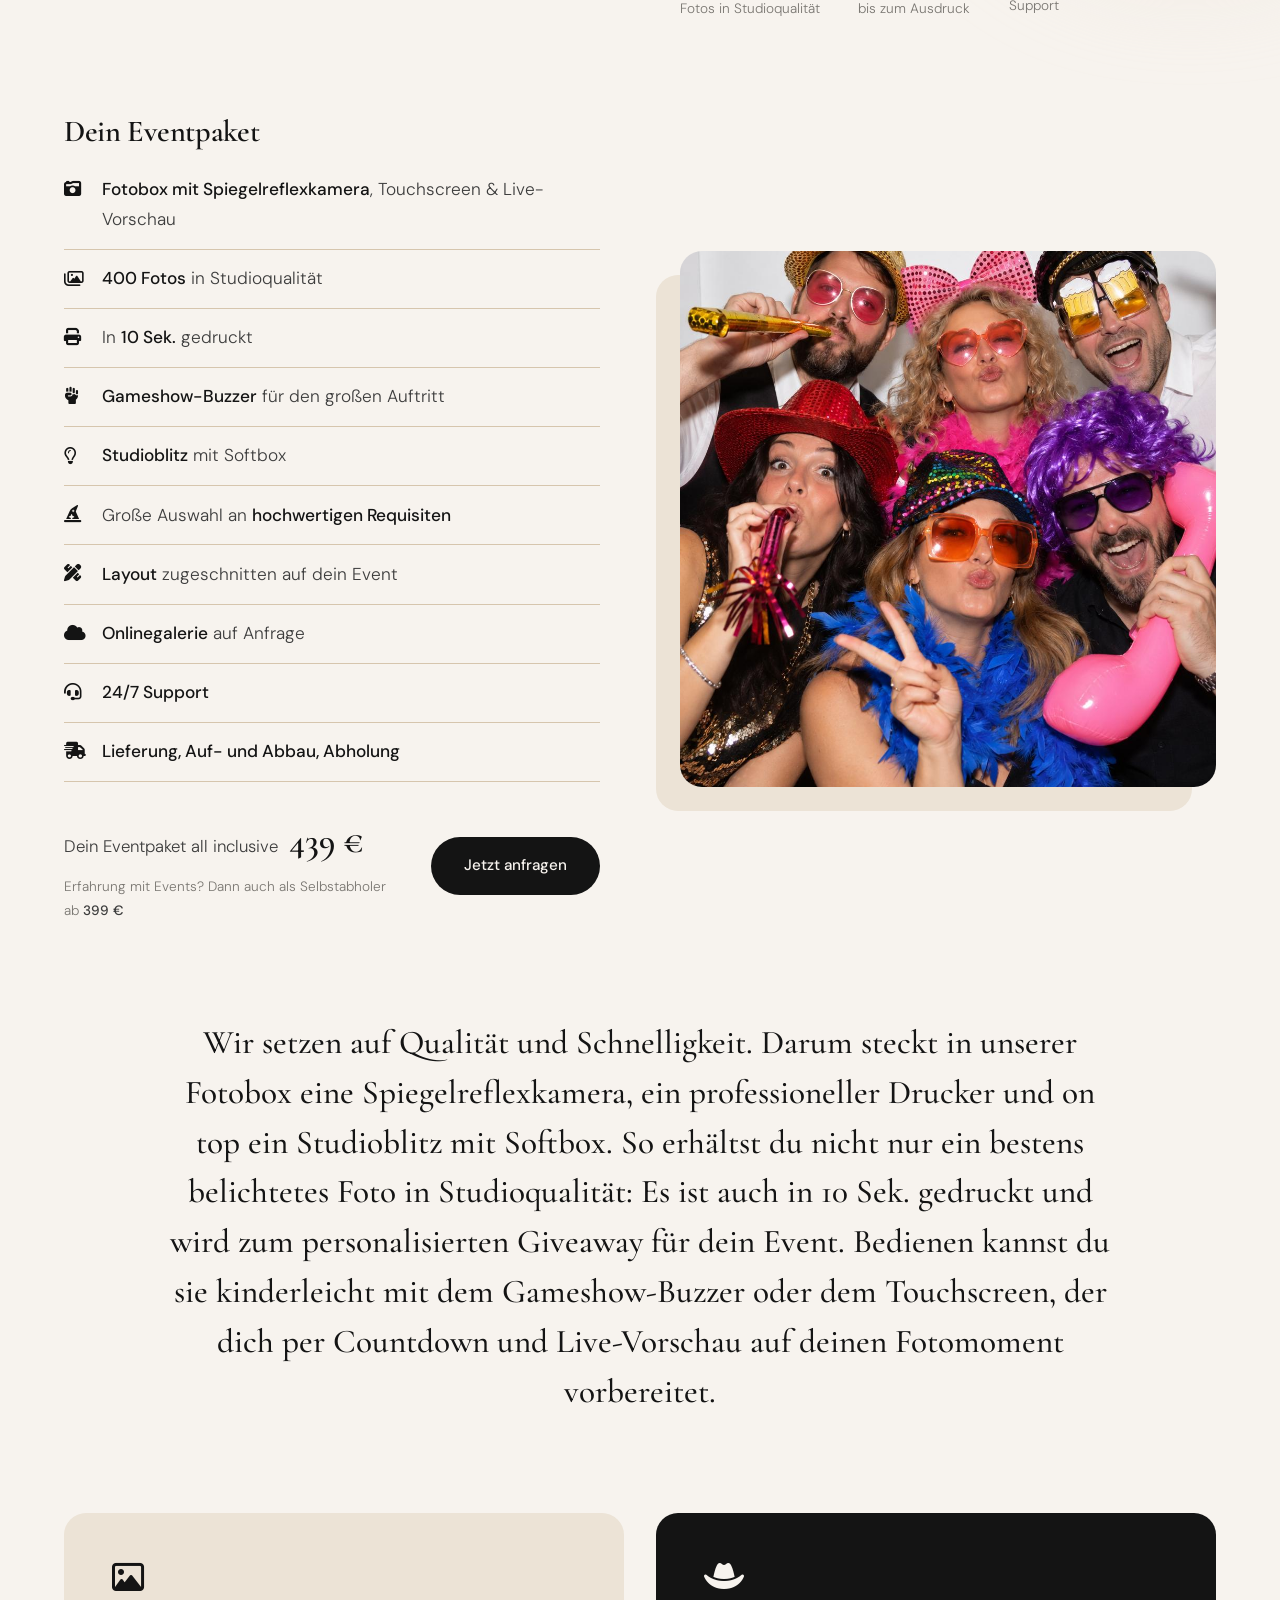
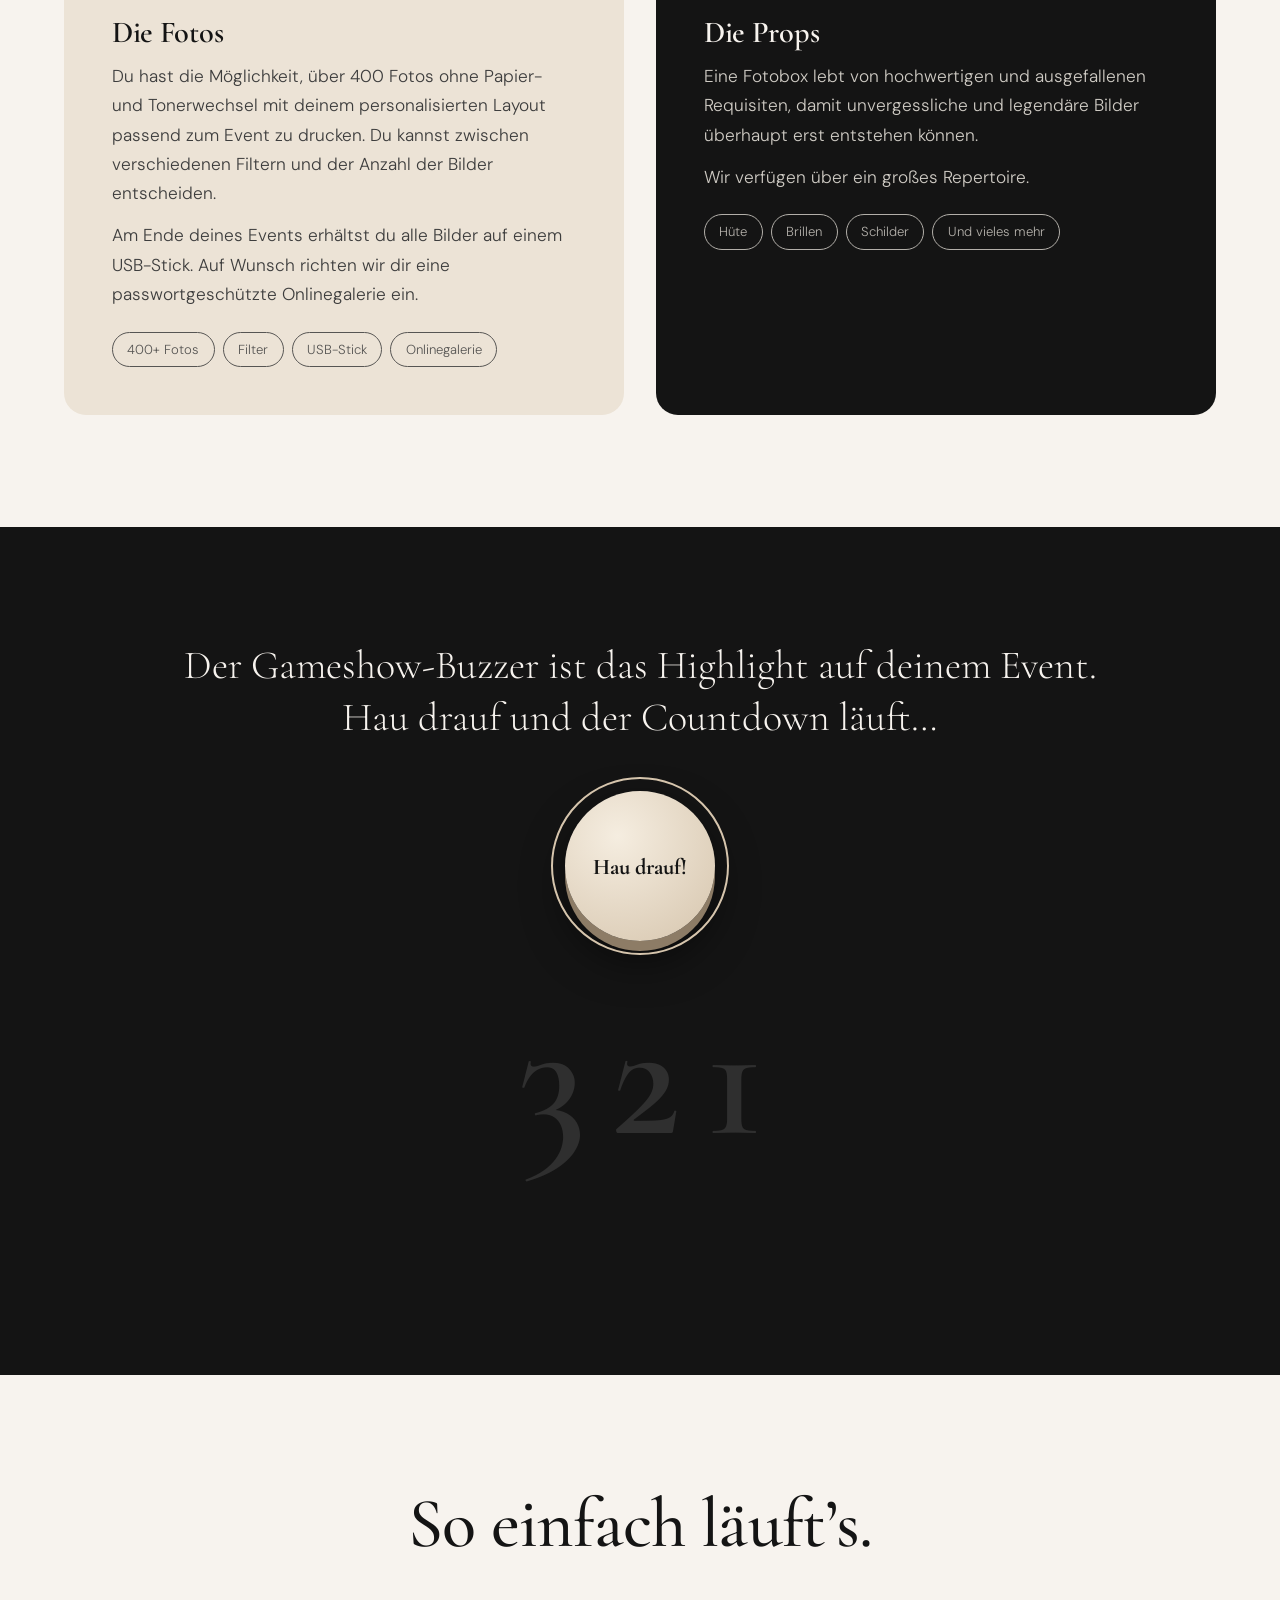
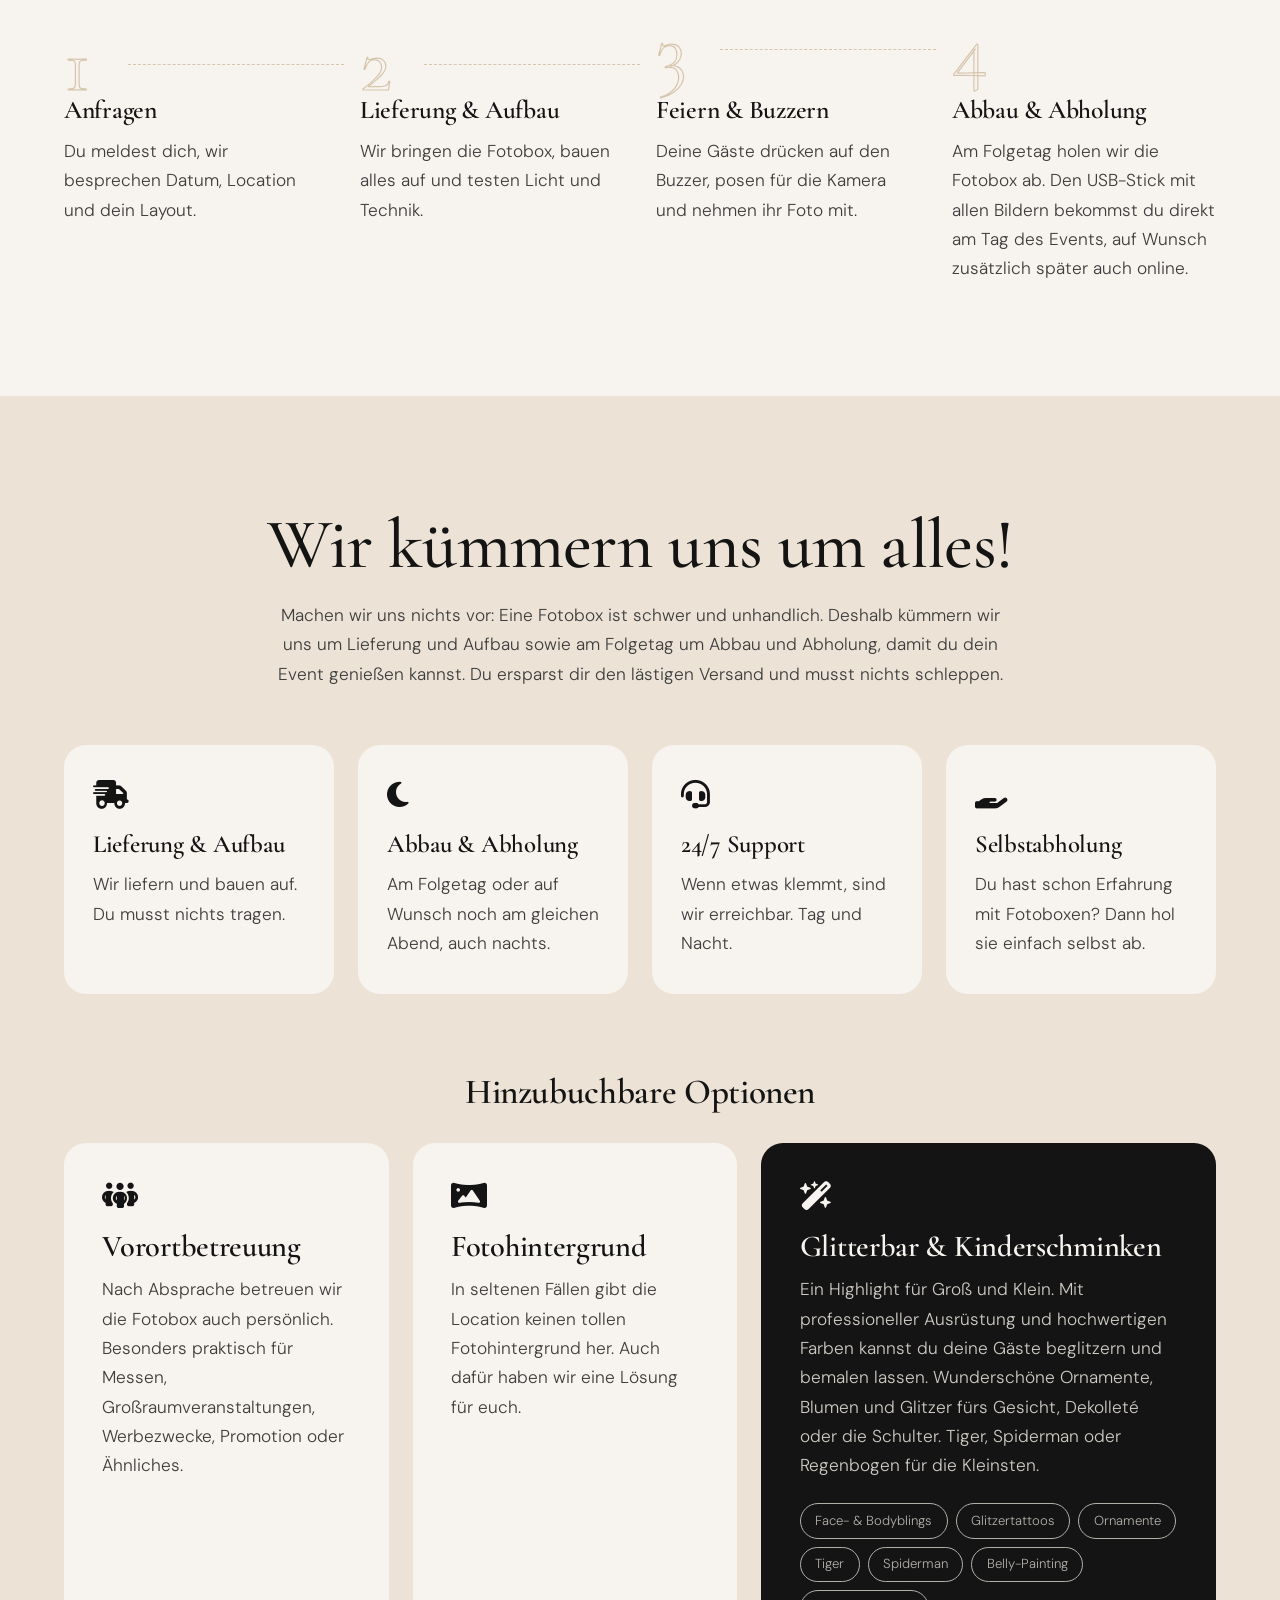
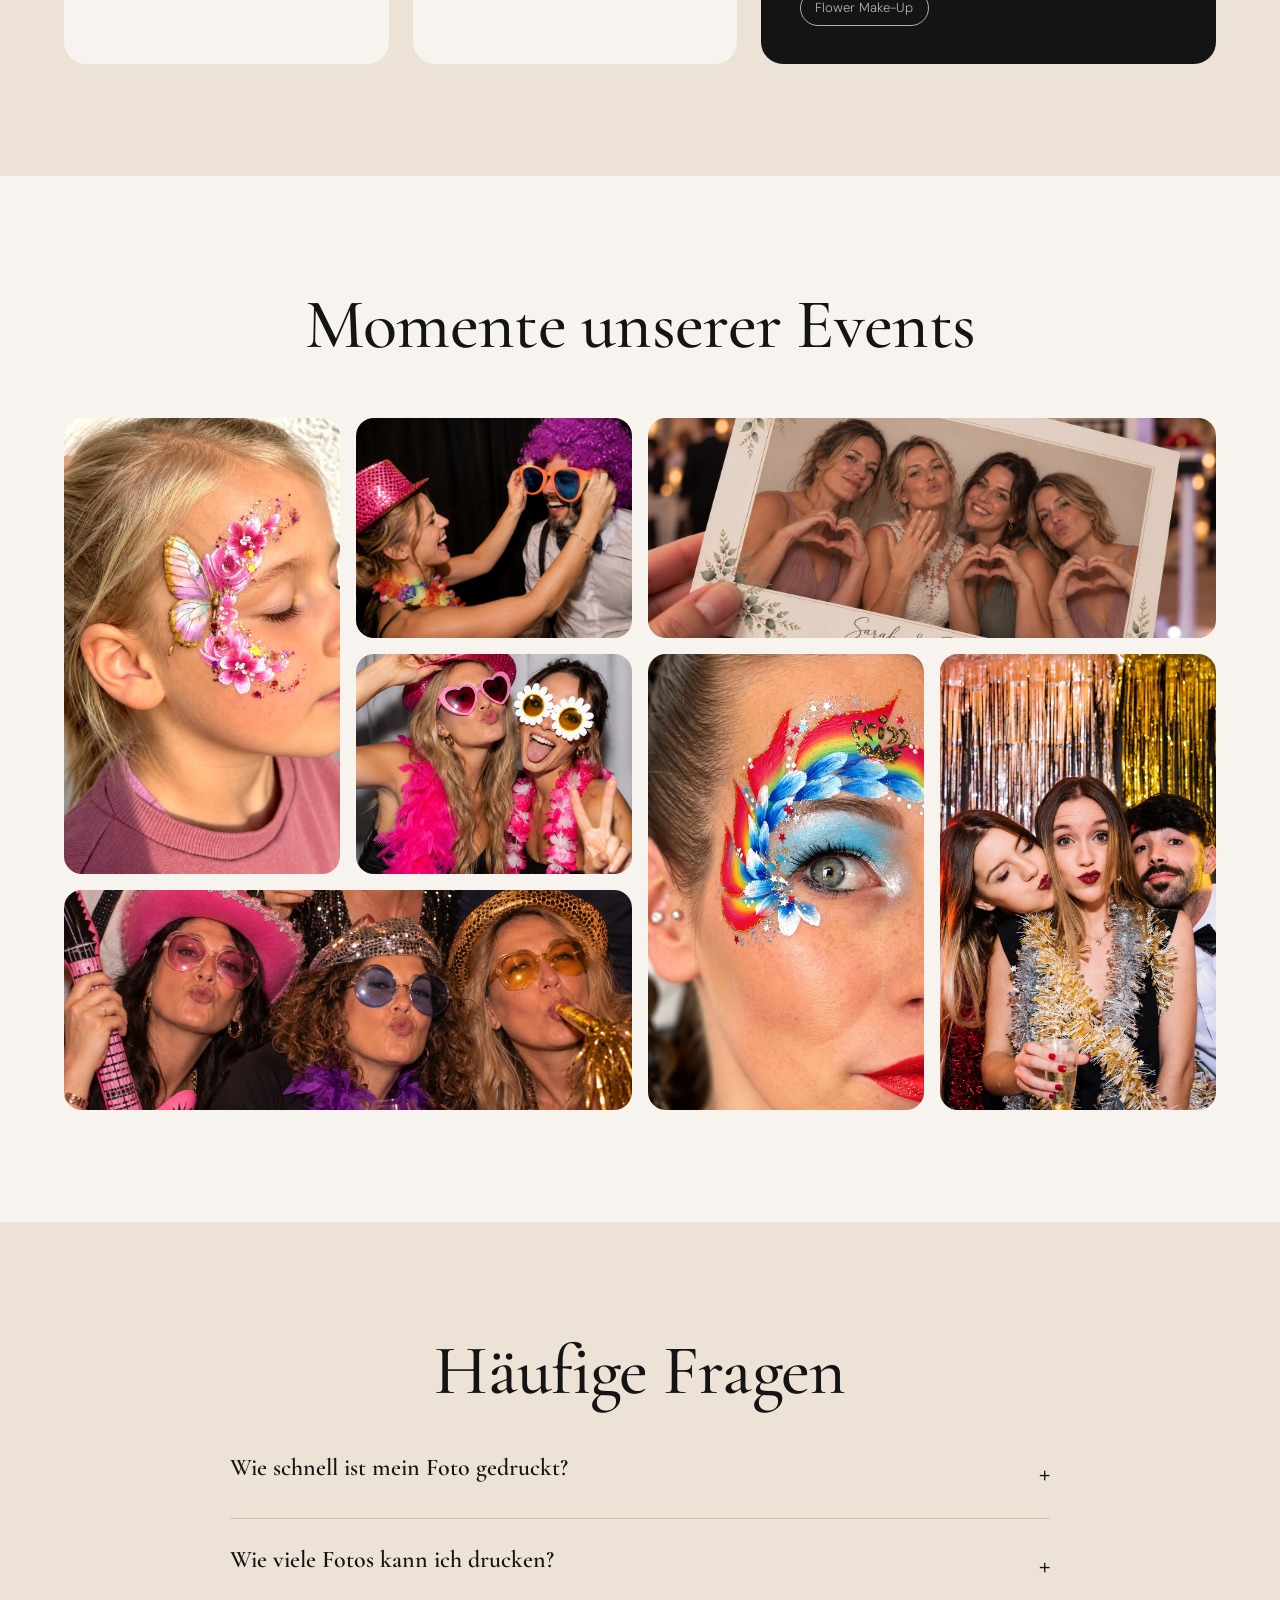
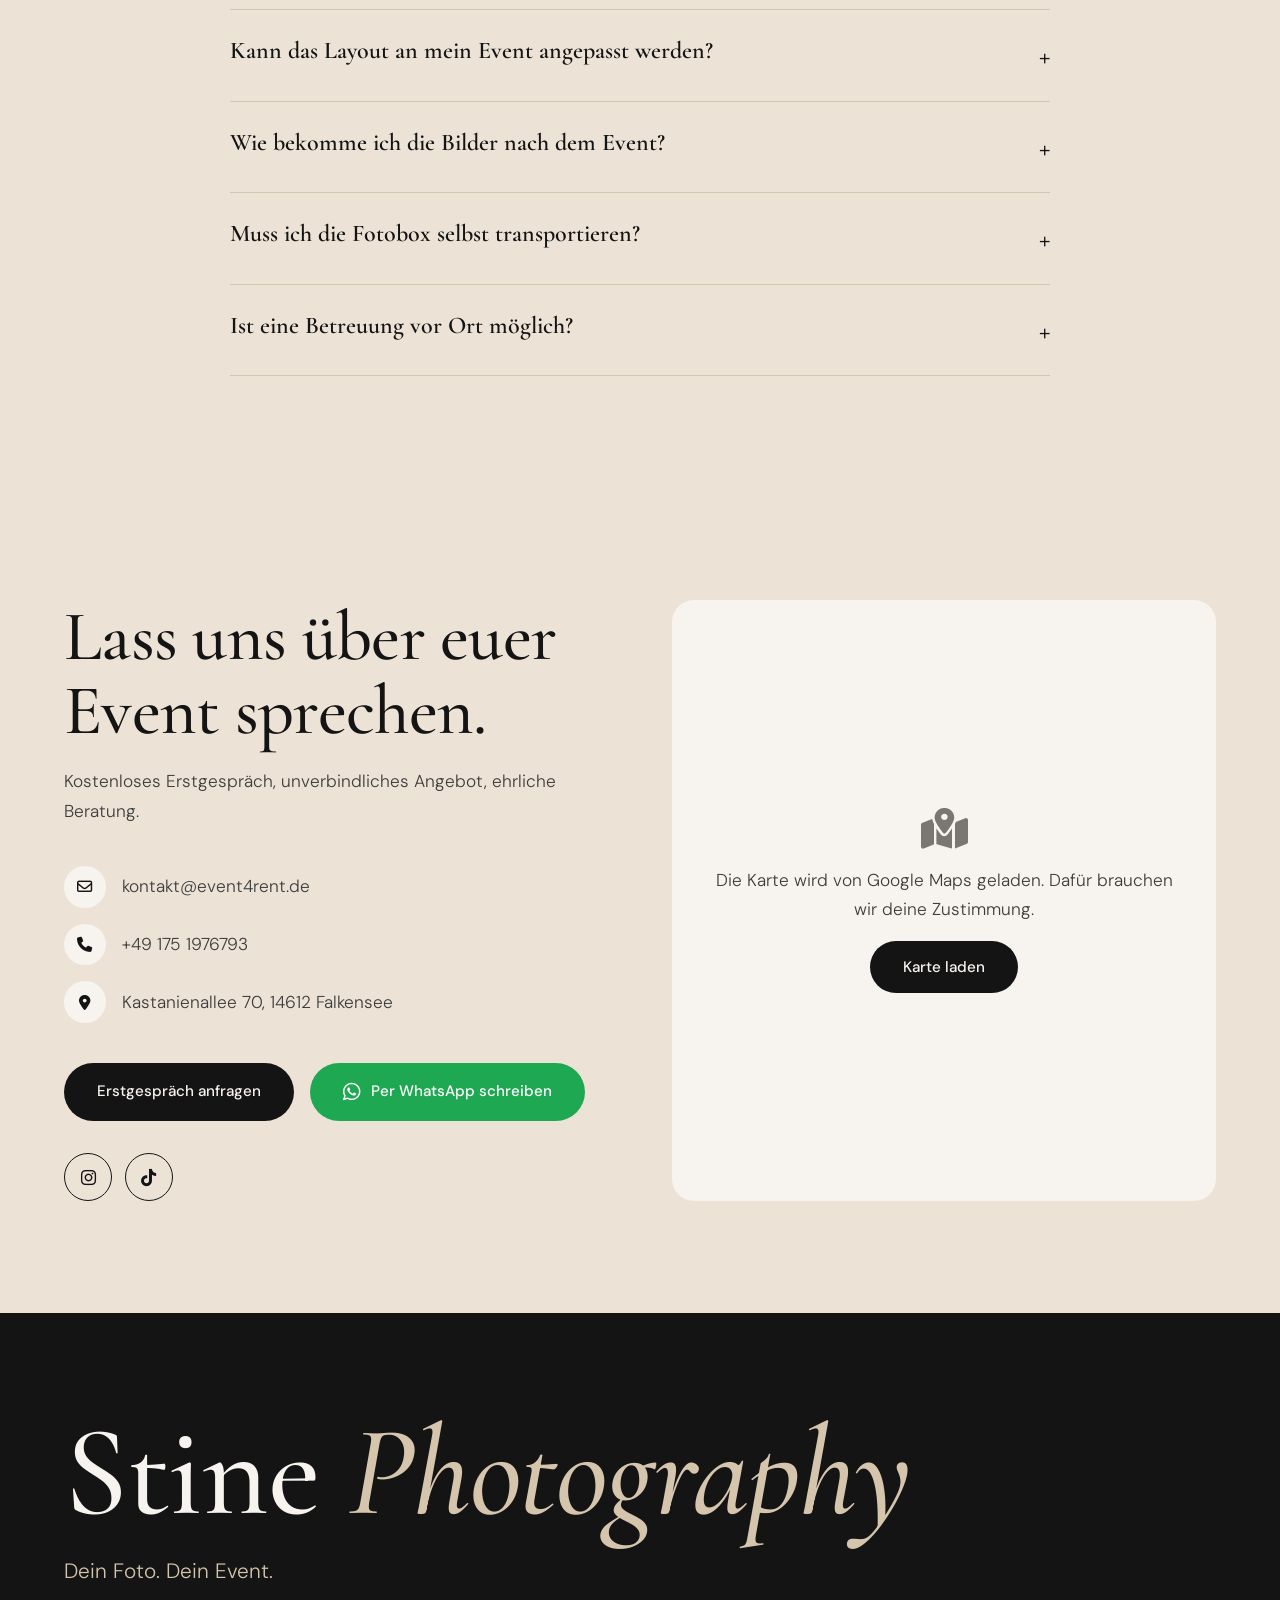
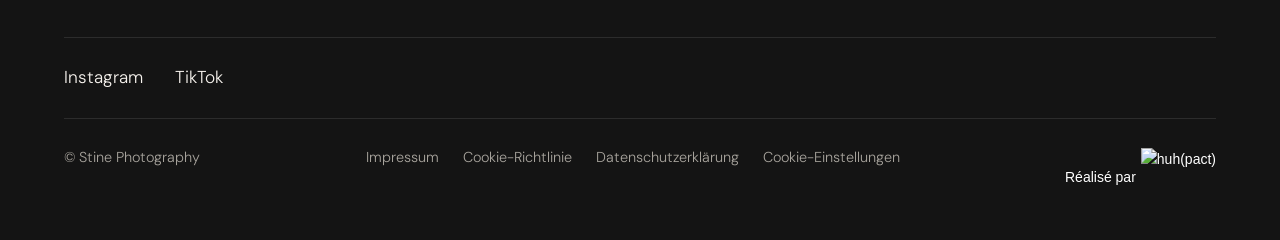
==== commit 858bacd3: "add" ====
--- a/index.html
+++ b/index.html
@@ -6,6 +6,14 @@
 <title>Stine Photography – Fotobox mieten & Eventfotografie</title>
 <meta name="description" content="Stine Photography: Fotobox mieten ab 399 € für Hochzeit, Geburtstag & Firmenfeier – mit Vorortbetreuung, Fotohintergrund, Glitterbar und Kinderschminken.">
 <meta name="robots" content="index, follow">
+<script async src="https://www.googletagmanager.com/gtag/js?id=G-HC2N19Y9MV"></script>
+<script>
+  window.dataLayer = window.dataLayer || [];
+  function gtag(){dataLayer.push(arguments);}
+  gtag('js', new Date());
+
+  gtag('config', 'G-HC2N19Y9MV');
+</script>
 <link rel="canonical" href="https://www.stine-photography.de/">
 <link rel="icon" type="image/png" href="/favicon/favicon-96x96.png?v=20260625" sizes="96x96" />
 <link rel="icon" type="image/svg+xml" href="/favicon/favicon.svg?v=20260625" />
@@ -35,7 +43,7 @@
   <a href="#home" class="logo" aria-label="Stine Photography"><img src="img/logo.png" alt="Stine Photography" width="170" height="43"></a>
   <nav class="nav-links" id="menu" aria-label="Hauptnavigation">
     <button class="close" id="closeMenu" aria-label="Menü schließen"><i class="fa-solid fa-xmark"></i></button>
-    <a href="#home">Home</a><a href="#fotobox">Fotobox</a><a href="#services">Services</a><a href="#galerie">Galerie</a><a href="#kontakt">Kontakt</a>
+    <a href="#home">Home</a><a href="#fotobox">Fotobox</a><a href="#services">Services</a><a href="#galerie">Galerie</a><a href="#kontakt">Kontakt</a><a href="https://stine.fotograf.de/login">Login</a>
   </nav>
   <button class="burger" id="burger" aria-label="Menü öffnen" aria-expanded="false"><span></span><span></span></button>
 </header>
